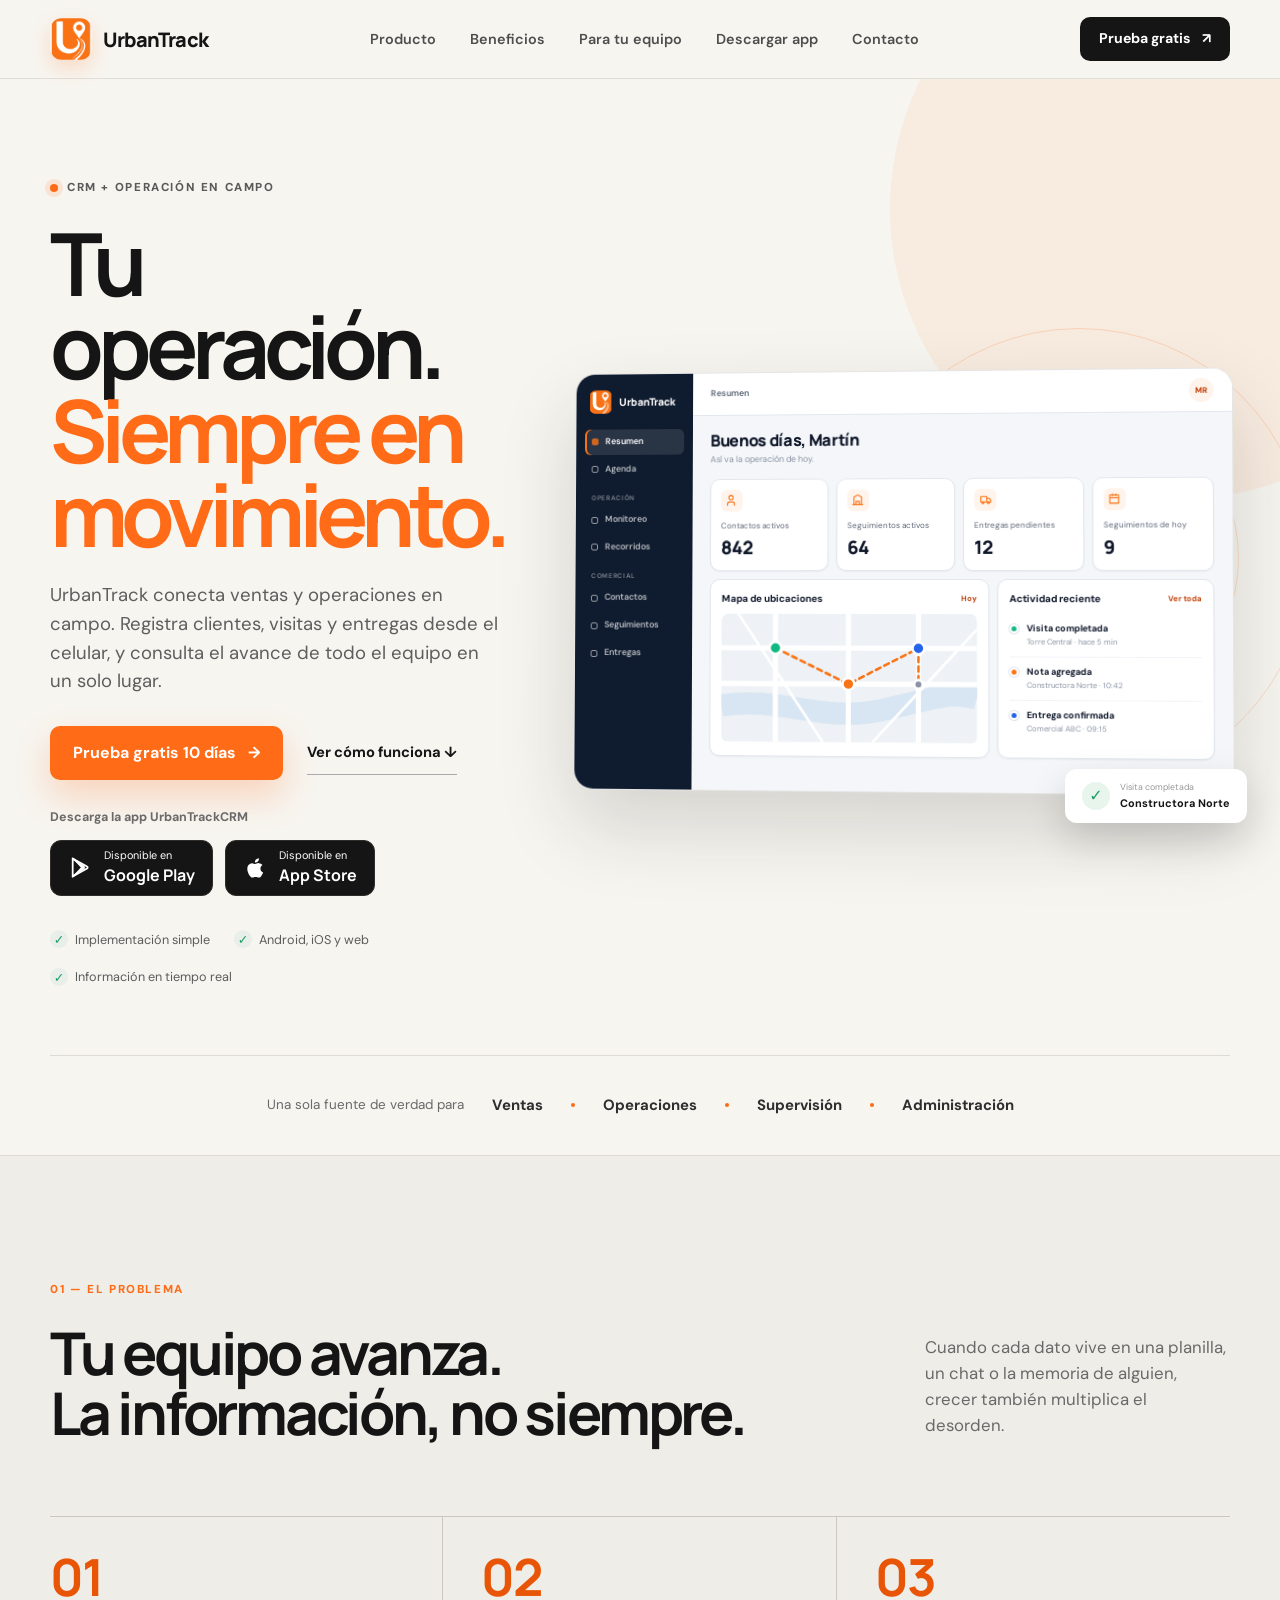
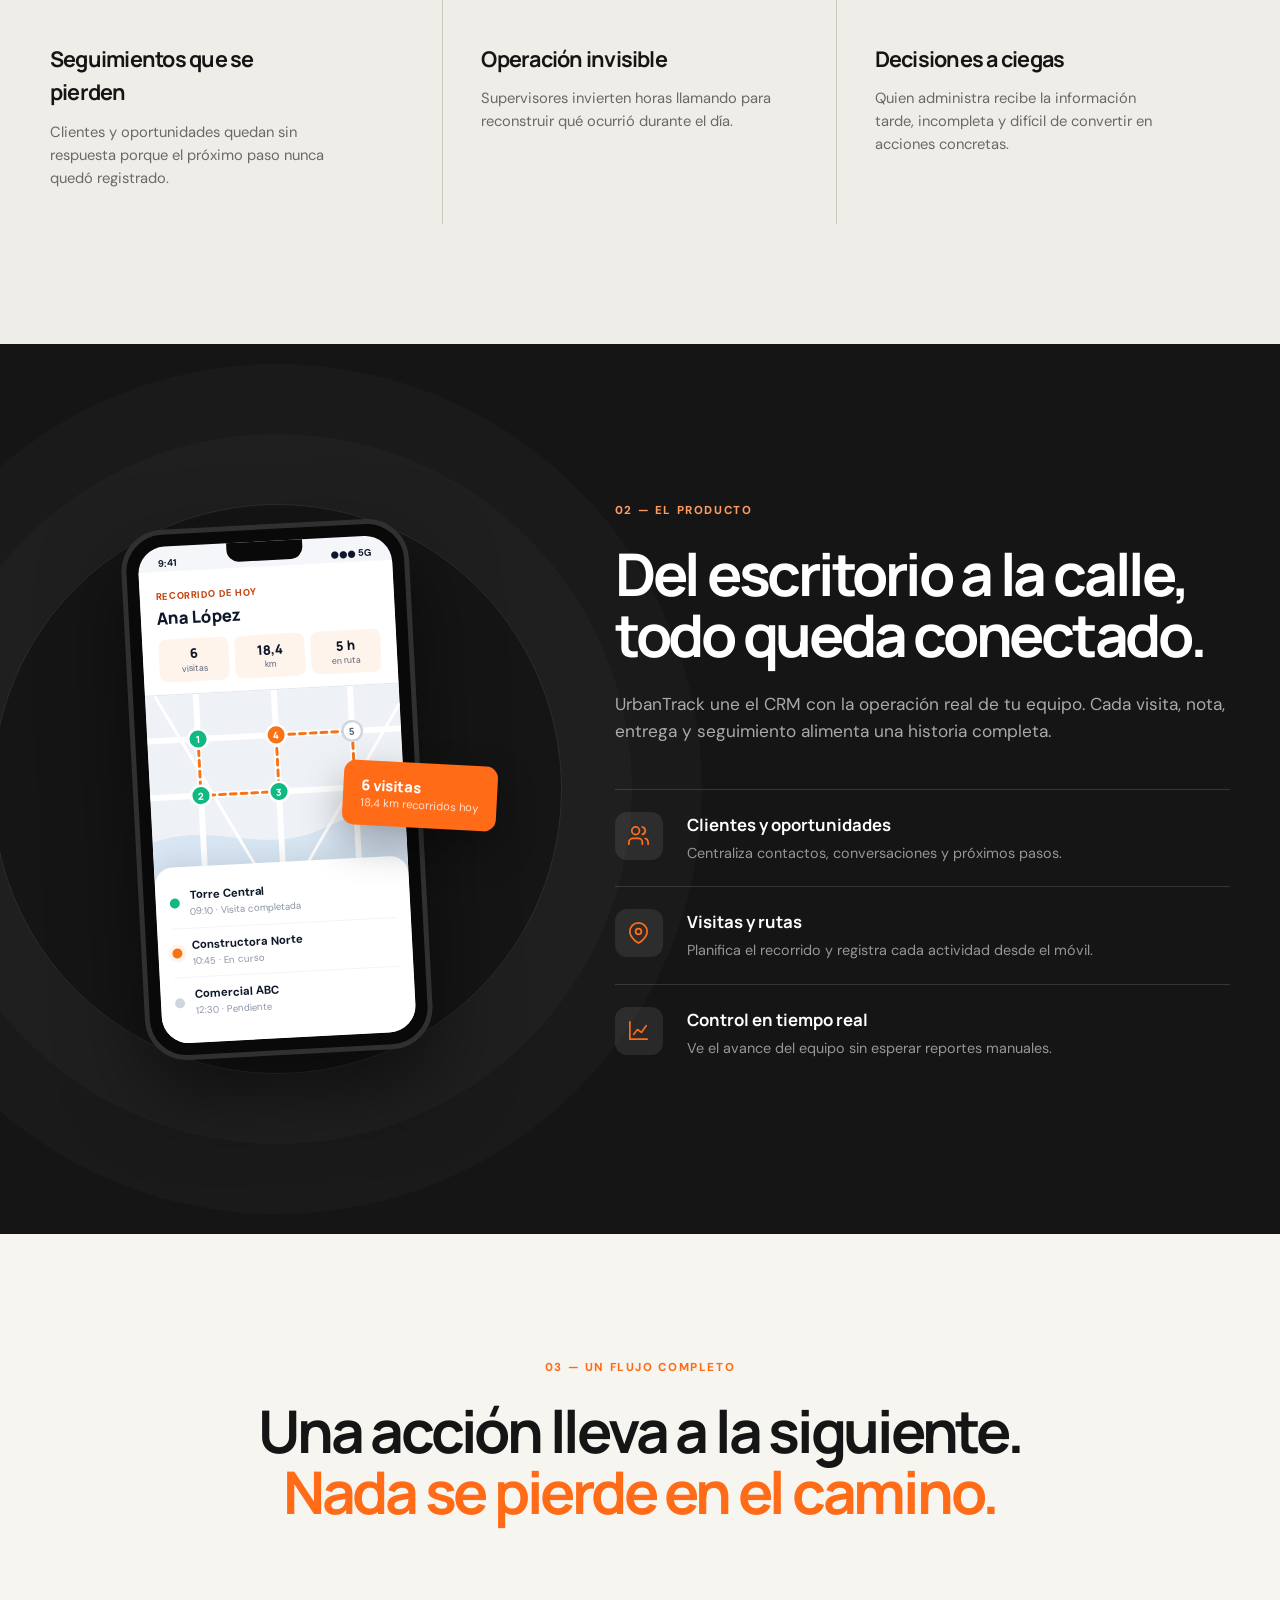
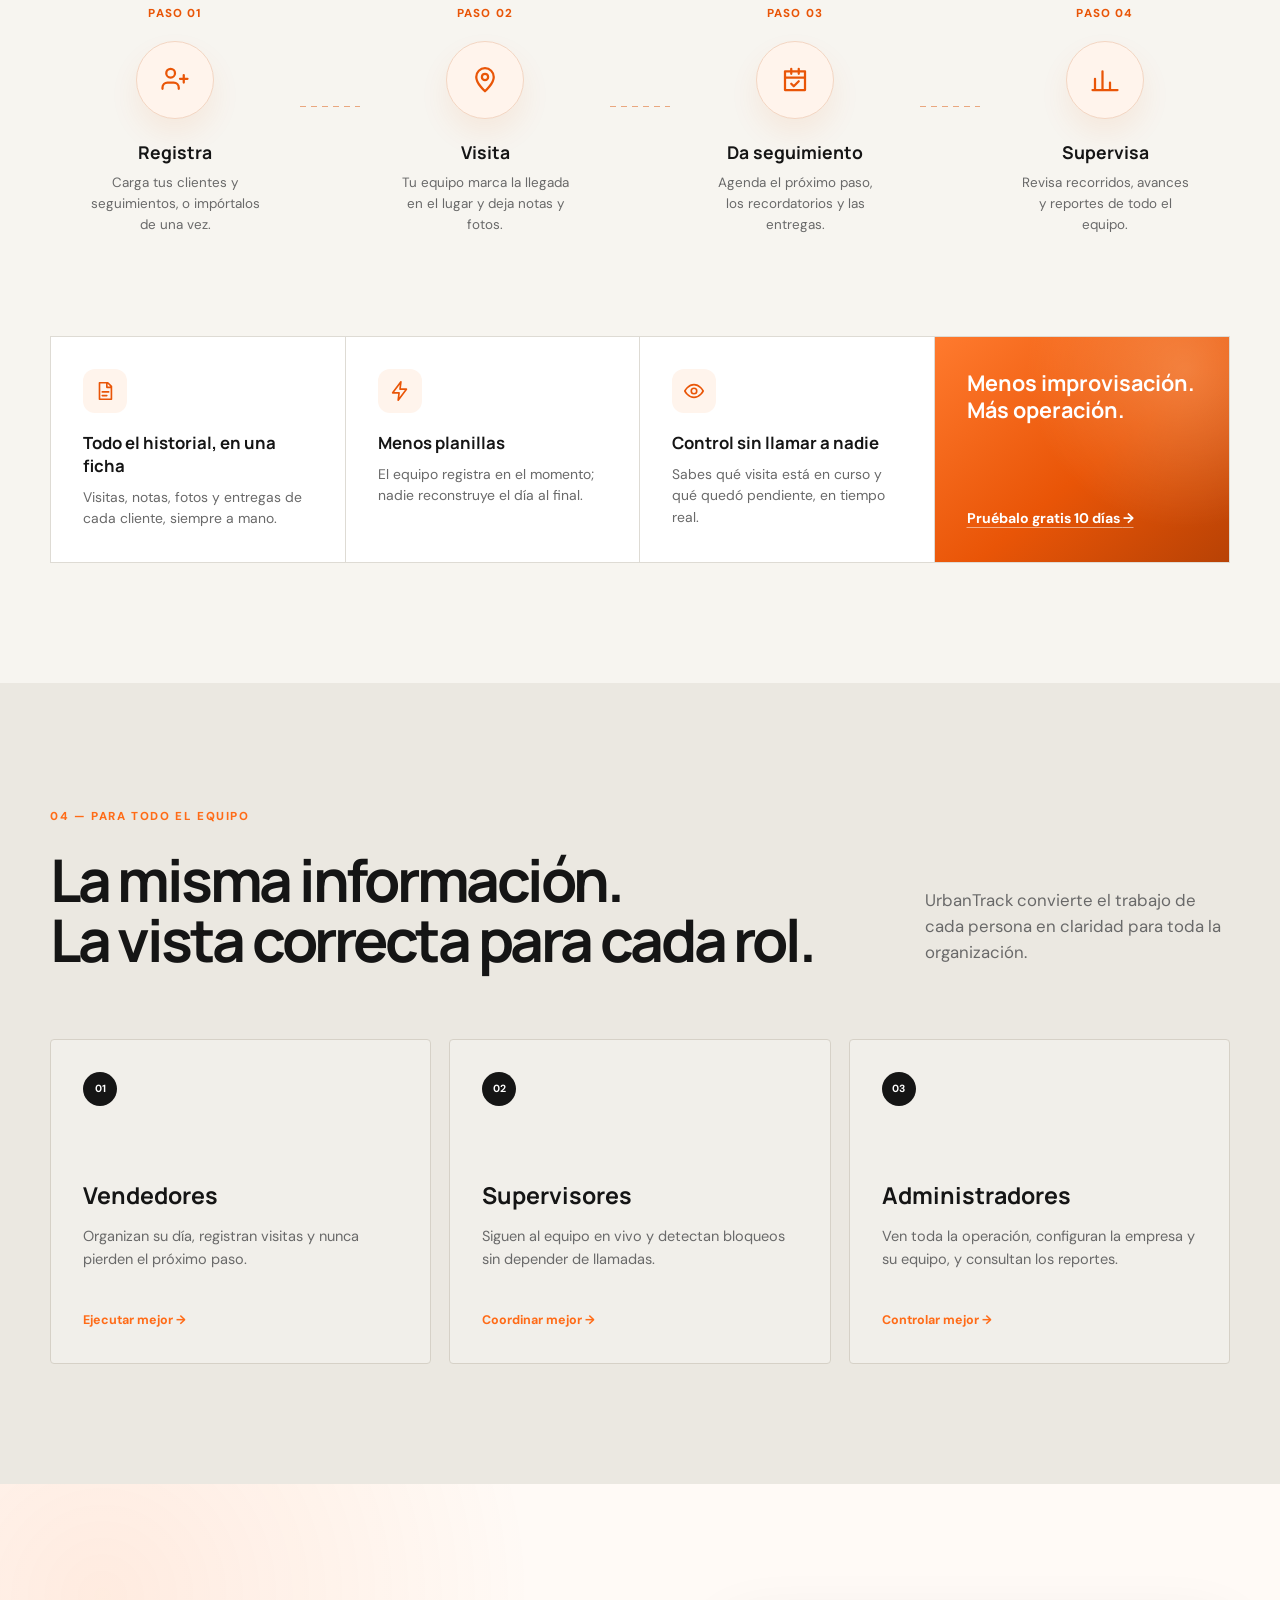
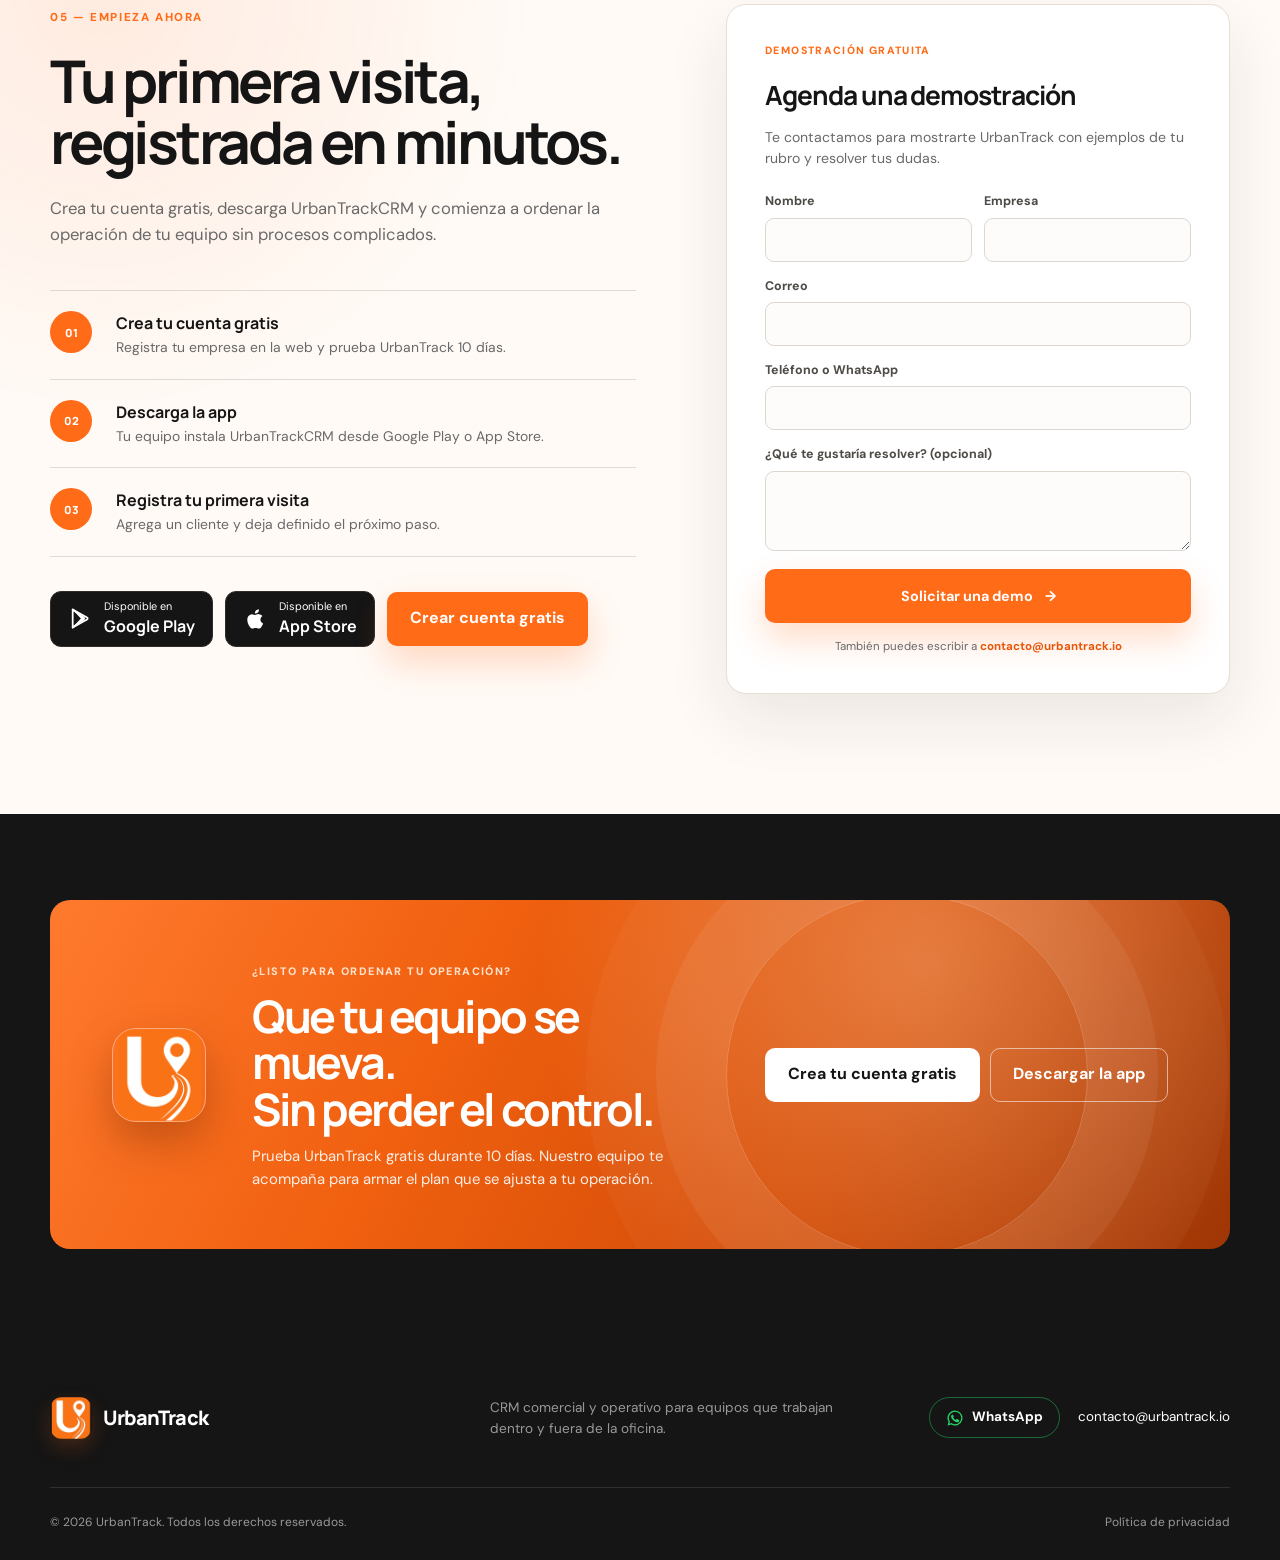
==== index.html @ 0d5b6999 "Merge pull request #8 from yelygalindo/fix/contacto-whatsapp-app-store Fix/contacto whatsapp app sto" ====
<!doctype html>
<html lang="es">
  <head>
    <meta charset="utf-8" />
    <meta name="viewport" content="width=device-width, initial-scale=1" />
    <meta
      name="description"
      content="UrbanTrack centraliza clientes, obras, visitas, entregas y equipos en campo en una sola plataforma."
    />
    <meta name="theme-color" content="#ff6b17" />
    <meta
      property="og:title"
      content="UrbanTrack | Tu operación, siempre en movimiento"
    />
    <meta
      property="og:description"
      content="CRM y operación en campo para equipos comerciales que necesitan saber qué está pasando."
    />
    <meta property="og:type" content="website" />
    <meta property="og:url" content="https://urbantrack.io/" />
    <meta property="og:image" content="https://urbantrack.io/assets/og-image.jpg" />
    <meta property="og:image:width" content="1200" />
    <meta property="og:image:height" content="630" />
    <meta property="og:locale" content="es_LA" />
    <meta name="twitter:card" content="summary_large_image" />
    <link rel="canonical" href="https://urbantrack.io/" />
    <title>UrbanTrack | CRM y operación en campo</title>
    <link rel="icon" type="image/png" href="assets/logo-192.png" />
    <link rel="apple-touch-icon" href="assets/logo-192.png" />
    <link rel="preconnect" href="https://fonts.googleapis.com" />
    <link rel="preconnect" href="https://fonts.gstatic.com" crossorigin />
    <link
      href="https://fonts.googleapis.com/css2?family=DM+Sans:wght@400;500;600;700&family=Manrope:wght@600;700;800&display=swap"
      rel="stylesheet"
    />
    <link rel="stylesheet" href="styles.css" />
  </head>
  <body>
    <a class="skip-link" href="#contenido">Ir al contenido</a>

    <header class="site-header">
      <div class="container nav">
        <a class="brand" href="#inicio" aria-label="UrbanTrack, inicio">
          <img src="assets/logo-192.png" alt="" width="44" height="44" />
          <span>UrbanTrack</span>
        </a>
        <nav class="nav-links" id="nav-links" aria-label="Navegación principal">
          <a href="#producto">Producto</a>
          <a href="#beneficios">Beneficios</a>
          <a href="#equipo">Para tu equipo</a>
          <a href="#app">Descargar app</a>
          <a href="#contacto">Contacto</a>
        </nav>
        <div class="nav-actions">
          <a class="button button-small button-dark" href="https://app.urbantrack.io/trial-signup"
            >Prueba gratis <span aria-hidden="true">↗</span></a
          >
          <button
            class="menu-toggle"
            type="button"
            aria-expanded="false"
            aria-controls="nav-links"
            aria-label="Abrir menú"
          >
            <span></span><span></span><span></span>
          </button>
        </div>
      </div>
    </header>

    <main id="contenido">
      <section class="hero" id="inicio">
        <div class="hero-glow"></div>
        <div class="container hero-grid">
          <div class="hero-copy">
            <div class="eyebrow"><span></span> CRM + operación en campo</div>
            <h1>Tu operación.<br /><em>Siempre en movimiento.</em></h1>
            <p>
              UrbanTrack conecta ventas y operaciones en campo. Registra
              clientes, visitas y entregas desde el celular, y consulta el
              avance de todo el equipo en un solo lugar.
            </p>
            <div class="hero-actions">
              <a class="button button-primary" href="https://app.urbantrack.io/trial-signup"
                >Prueba gratis 10 días <span aria-hidden="true">→</span></a
              >
              <a class="text-link" href="#producto"
                >Ver cómo funciona <span aria-hidden="true">↓</span></a
              >
            </div>
            <div class="store-links store-links-hero">
              <small>Descarga la app UrbanTrackCRM</small>
              <a
                class="store-badge"
                href="https://play.google.com/store/apps/details?id=io.urbantrack.crm.app"
                target="_blank"
                rel="noopener noreferrer"
                aria-label="Descargar UrbanTrackCRM en Google Play"
              >
                <svg viewBox="0 0 24 24" aria-hidden="true">
                  <path d="m4.5 3.4 10.8 8.1a.62.62 0 0 1 0 1L4.5 20.6V3.4Z" />
                  <path
                    d="m4.5 3.4 13.8 7.7a1 1 0 0 1 0 1.8L4.5 20.6M14.5 11l-7.8 8.2M14.5 13 6.7 4.8"
                  />
                </svg>
                <span>Disponible en<b>Google Play</b></span>
              </a>
              <a
                class="store-badge"
                href="https://apps.apple.com/bo/app/urbantrackcrm/id6805187687"
                target="_blank"
                rel="noopener noreferrer"
                aria-label="Descargar UrbanTrackCRM en App Store"
              >
                <svg viewBox="0 0 24 24" aria-hidden="true">
                  <path
                    d="M16.7 13.2c0-2.3 1.9-3.4 2-3.5a4.3 4.3 0 0 0-3.4-1.9c-1.5-.2-2.9.9-3.6.9-.7 0-1.8-.9-3-.9-1.5 0-3 .9-3.8 2.3-1.6 2.8-.4 7 1.2 9.3.8 1.1 1.7 2.4 2.9 2.3 1.2 0 1.6-.7 3.1-.7s1.9.7 3.1.7c1.3 0 2.1-1.1 2.8-2.3.9-1.3 1.3-2.6 1.3-2.7-.1 0-2.6-1-2.6-3.5ZM14.3 6.3A4 4 0 0 0 15.2 3a4.1 4.1 0 0 0-2.8 1.4 3.8 3.8 0 0 0-1 2.8 3.4 3.4 0 0 0 2.9-.9Z"
                  />
                </svg>
                <span>Disponible en<b>App Store</b></span>
              </a>
            </div>
            <div class="hero-proof" aria-label="Características principales">
              <span><i>✓</i> Implementación simple</span>
              <span><i>✓</i> Android, iOS y web</span>
              <span><i>✓</i> Información en tiempo real</span>
            </div>
          </div>

          <div
            class="product-stage"
            aria-label="Vista previa del panel de UrbanTrack"
          >
            <div class="stage-ring ring-one"></div>
            <div class="stage-ring ring-two"></div>
            <div class="dashboard-card">
              <aside class="app-sidebar">
                <div class="app-brand">
                  <img src="assets/logo-192.png" alt="" width="28" height="28" />
                  <b>UrbanTrack</b>
                </div>
                <div class="app-nav active"><i></i>Resumen</div>
                <div class="app-nav"><i></i>Agenda</div>
                <small class="app-nav-label">Operación</small>
                <div class="app-nav"><i></i>Monitoreo</div>
                <div class="app-nav"><i></i>Recorridos</div>
                <small class="app-nav-label">Comercial</small>
                <div class="app-nav"><i></i>Contactos</div>
                <div class="app-nav"><i></i>Seguimientos</div>
                <div class="app-nav"><i></i>Entregas</div>
              </aside>
              <div class="app-main">
                <div class="app-topbar">
                  <span>Resumen</span>
                  <div class="avatar">MR</div>
                </div>
                <div class="app-greeting">
                  <strong>Buenos días, Martín</strong>
                  <small>Así va la operación de hoy.</small>
                </div>
                <div class="app-metrics">
                  <article>
                    <span class="app-metric-icon">
                      <svg viewBox="0 0 24 24"><path d="M16 21v-2a4 4 0 0 0-4-4H7a4 4 0 0 0-4 4v2M9.5 11a4 4 0 1 0 0-8 4 4 0 0 0 0 8" /></svg>
                    </span>
                    <small>Contactos activos</small><b>842</b>
                  </article>
                  <article>
                    <span class="app-metric-icon">
                      <svg viewBox="0 0 24 24"><path d="M3 21h18M5 21V7l7-4 7 4v14M9 21v-6h6v6" /></svg>
                    </span>
                    <small>Seguimientos activos</small><b>64</b>
                  </article>
                  <article>
                    <span class="app-metric-icon">
                      <svg viewBox="0 0 24 24"><path d="M3 7h11v10H3zM14 10h4l3 3v4h-7M7 20a2 2 0 1 0 0-4 2 2 0 0 0 0 4M17 20a2 2 0 1 0 0-4 2 2 0 0 0 0 4" /></svg>
                    </span>
                    <small>Entregas pendientes</small><b>12</b>
                  </article>
                  <article>
                    <span class="app-metric-icon">
                      <svg viewBox="0 0 24 24"><path d="M4 5h16v15H4zM4 10h16M9 3v4M15 3v4" /></svg>
                    </span>
                    <small>Seguimientos de hoy</small><b>9</b>
                  </article>
                </div>
                <div class="app-lower">
                  <article class="app-panel app-map-panel">
                    <div class="app-panel-heading">
                      <strong>Mapa de ubicaciones</strong><small>Hoy</small>
                    </div>
                    <svg class="app-map" viewBox="0 0 300 150" aria-hidden="true">
                      <rect width="300" height="150" fill="#eef2f6" />
                      <path d="M0 108 C 70 96, 120 128, 190 112 S 270 90, 300 98" class="map-water" />
                      <path d="M0 40 H300 M0 82 H300 M64 0 V150 M150 0 V150 M232 0 V150" class="map-road" />
                      <path d="M20 0 L120 150 M300 18 L178 150" class="map-road thin" />
                      <path d="M64 40 L150 82 L232 40 L232 82" class="map-route" />
                      <circle cx="64" cy="40" r="7" class="pin green" />
                      <circle cx="150" cy="82" r="7" class="pin orange" />
                      <circle cx="232" cy="40" r="7" class="pin blue" />
                      <circle cx="232" cy="82" r="5" class="pin muted" />
                    </svg>
                  </article>
                  <article class="app-panel">
                    <div class="app-panel-heading">
                      <strong>Actividad reciente</strong><small>Ver toda</small>
                    </div>
                    <div class="app-event">
                      <i class="green"></i>
                      <span><b>Visita completada</b><small>Torre Central · hace 5 min</small></span>
                    </div>
                    <div class="app-event">
                      <i class="orange"></i>
                      <span><b>Nota agregada</b><small>Constructora Norte · 10:42</small></span>
                    </div>
                    <div class="app-event">
                      <i class="blue"></i>
                      <span><b>Entrega confirmada</b><small>Comercial ABC · 09:15</small></span>
                    </div>
                  </article>
                </div>
              </div>
            </div>
            <div class="floating-status">
              <span class="status-icon">✓</span
              ><span
                ><small>Visita completada</small
                ><strong>Constructora Norte</strong></span
              >
            </div>
          </div>
        </div>
        <div class="container hero-strip">
          <span>Una sola fuente de verdad para</span>
          <b>Ventas</b><i></i><b>Operaciones</b><i></i><b>Supervisión</b><i></i
          ><b>Administración</b>
        </div>
      </section>

      <section class="section problem-section">
        <div class="container split-heading">
          <div>
            <span class="section-index">01 — EL PROBLEMA</span>
            <h2>Tu equipo avanza.<br />La información, no siempre.</h2>
          </div>
          <p>
            Cuando cada dato vive en una planilla, un chat o la memoria de
            alguien, crecer también multiplica el desorden.
          </p>
        </div>
        <div class="container problem-grid">
          <article>
            <span>01</span>
            <h3>Seguimientos que se pierden</h3>
            <p>
              Clientes y oportunidades quedan sin respuesta porque el próximo
              paso nunca quedó registrado.
            </p>
          </article>
          <article>
            <span>02</span>
            <h3>Operación invisible</h3>
            <p>
              Supervisores invierten horas llamando para reconstruir qué ocurrió
              durante el día.
            </p>
          </article>
          <article>
            <span>03</span>
            <h3>Decisiones a ciegas</h3>
            <p>
              Quien administra recibe la información tarde, incompleta y
              difícil de convertir en acciones concretas.
            </p>
          </article>
        </div>
      </section>

      <section class="section product-section" id="producto">
        <div class="container product-grid">
          <div class="phone-column">
            <div class="phone-orbit"></div>
            <div class="phone-shell">
              <div class="phone-speaker"></div>
              <div
                class="route-screen"
                role="img"
                aria-label="Vista móvil del recorrido del día en UrbanTrack, con el mapa de la ruta y las visitas realizadas"
              >
                <div class="route-status"><span>9:41</span><span>●●● 5G</span></div>
                <div class="route-header">
                  <small>Recorrido de hoy</small>
                  <strong>Ana López</strong>
                  <div class="route-stats">
                    <span><b>6</b> visitas</span><span><b>18,4</b> km</span><span><b>5 h</b> en ruta</span>
                  </div>
                </div>
                <svg class="route-map" viewBox="0 0 260 190" aria-hidden="true">
                  <rect width="260" height="190" fill="#eef2f6" />
                  <path d="M0 150 C 60 130, 110 168, 170 146 S 240 120, 260 128 V190 H0 Z" fill="#d8e6f3" />
                  <path d="M0 46 H260 M0 104 H260 M52 0 V190 M132 0 V190 M210 0 V190" class="map-road" />
                  <path d="M10 0 L110 190 M260 20 L150 190" class="map-road thin" />
                  <path d="M52 46 L52 104 L132 104 L132 46 L210 46 L210 104" class="map-route" />
                  <g class="route-stop done"><circle cx="52" cy="46" r="10" /><text x="52" y="50">1</text></g>
                  <g class="route-stop done"><circle cx="52" cy="104" r="10" /><text x="52" y="108">2</text></g>
                  <g class="route-stop done"><circle cx="132" cy="104" r="10" /><text x="132" y="108">3</text></g>
                  <g class="route-stop current"><circle cx="132" cy="46" r="10" /><text x="132" y="50">4</text></g>
                  <g class="route-stop"><circle cx="210" cy="46" r="10" /><text x="210" y="50">5</text></g>
                  <g class="route-stop"><circle cx="210" cy="104" r="10" /><text x="210" y="108">6</text></g>
                </svg>
                <div class="route-sheet">
                  <div class="route-item done">
                    <i></i>
                    <span><b>Torre Central</b><small>09:10 · Visita completada</small></span>
                  </div>
                  <div class="route-item current">
                    <i></i>
                    <span><b>Constructora Norte</b><small>10:45 · En curso</small></span>
                  </div>
                  <div class="route-item">
                    <i></i>
                    <span><b>Comercial ABC</b><small>12:30 · Pendiente</small></span>
                  </div>
                </div>
              </div>
            </div>
            <div class="route-badge">
              <b>6 visitas</b><span>18,4 km recorridos hoy</span>
            </div>
          </div>
          <div class="product-copy">
            <span class="section-index light">02 — EL PRODUCTO</span>
            <h2>Del escritorio a la calle, todo queda conectado.</h2>
            <p class="product-lead">
              UrbanTrack une el CRM con la operación real de tu equipo. Cada
              visita, nota, entrega y seguimiento alimenta una historia
              completa.
            </p>
            <div class="feature-list">
              <article>
                <div class="feature-icon">
                  <svg viewBox="0 0 24 24" aria-hidden="true">
                    <path
                      d="M16 21v-2a4 4 0 0 0-4-4H6a4 4 0 0 0-4 4v2M9 11a4 4 0 1 0 0-8 4 4 0 0 0 0 8M22 21v-2a4 4 0 0 0-3-3.87M16 3.13a4 4 0 0 1 0 7.75"
                    />
                  </svg>
                </div>
                <div>
                  <h3>Clientes y oportunidades</h3>
                  <p>Centraliza contactos, conversaciones y próximos pasos.</p>
                </div>
              </article>
              <article>
                <div class="feature-icon">
                  <svg viewBox="0 0 24 24" aria-hidden="true">
                    <path d="M21 10c0 7-9 12-9 12S3 17 3 10a9 9 0 1 1 18 0Z" />
                    <circle cx="12" cy="10" r="3" />
                  </svg>
                </div>
                <div>
                  <h3>Visitas y rutas</h3>
                  <p>
                    Planifica el recorrido y registra cada actividad desde el
                    móvil.
                  </p>
                </div>
              </article>
              <article>
                <div class="feature-icon">
                  <svg viewBox="0 0 24 24" aria-hidden="true">
                    <path d="M3 3v18h18M7 16l4-5 4 3 5-7" />
                  </svg>
                </div>
                <div>
                  <h3>Control en tiempo real</h3>
                  <p>Ve el avance del equipo sin esperar reportes manuales.</p>
                </div>
              </article>
            </div>
          </div>
        </div>
      </section>

      <section class="section workflow-section" id="beneficios">
        <div class="container workflow-heading">
          <span class="section-index">03 — UN FLUJO COMPLETO</span>
          <h2>
            Una acción lleva a la siguiente.<br /><em
              >Nada se pierde en el camino.</em
            >
          </h2>
        </div>
        <div class="container workflow">
          <article>
            <span>Paso 01</span>
            <div class="workflow-icon">
              <svg viewBox="0 0 24 24" aria-hidden="true"><path d="M15 19v-1a4 4 0 0 0-4-4H6a4 4 0 0 0-4 4v1M8.5 10a3.5 3.5 0 1 0 0-7 3.5 3.5 0 0 0 0 7M19 8v6M16 11h6" /></svg>
            </div>
            <h3>Registra</h3>
            <p>Carga tus clientes y seguimientos, o impórtalos de una vez.</p>
          </article>
          <div class="workflow-line"></div>
          <article>
            <span>Paso 02</span>
            <div class="workflow-icon">
              <svg viewBox="0 0 24 24" aria-hidden="true"><path d="M12 21s-7-6.2-7-11.5a7 7 0 0 1 14 0C19 14.8 12 21 12 21ZM12 12a2.5 2.5 0 1 0 0-5 2.5 2.5 0 0 0 0 5" /></svg>
            </div>
            <h3>Visita</h3>
            <p>Tu equipo marca la llegada en el lugar y deja notas y fotos.</p>
          </article>
          <div class="workflow-line"></div>
          <article>
            <span>Paso 03</span>
            <div class="workflow-icon">
              <svg viewBox="0 0 24 24" aria-hidden="true"><path d="M4 5h16v15H4zM4 10h16M9 3v4M15 3v4M9 15l2 2 4-4" /></svg>
            </div>
            <h3>Da seguimiento</h3>
            <p>Agenda el próximo paso, los recordatorios y las entregas.</p>
          </article>
          <div class="workflow-line"></div>
          <article>
            <span>Paso 04</span>
            <div class="workflow-icon">
              <svg viewBox="0 0 24 24" aria-hidden="true"><path d="M4 20V11M10 20V5M16 20v-6M2 20h20" /></svg>
            </div>
            <h3>Supervisa</h3>
            <p>Revisa recorridos, avances y reportes de todo el equipo.</p>
          </article>
        </div>
        <div class="container outcome-grid">
          <article>
            <div class="outcome-icon">
              <svg viewBox="0 0 24 24" aria-hidden="true"><path d="M6 3h9l4 4v14H6zM14 3v5h5M9 13h7M9 17h5" /></svg>
            </div>
            <strong>Todo el historial, en una ficha</strong>
            <p>Visitas, notas, fotos y entregas de cada cliente, siempre a mano.</p>
          </article>
          <article>
            <div class="outcome-icon">
              <svg viewBox="0 0 24 24" aria-hidden="true"><path d="M13 2 4 14h7l-1 8 9-12h-7z" /></svg>
            </div>
            <strong>Menos planillas</strong>
            <p>
              El equipo registra en el momento; nadie reconstruye el día al
              final.
            </p>
          </article>
          <article>
            <div class="outcome-icon">
              <svg viewBox="0 0 24 24" aria-hidden="true"><path d="M2 12s3.6-7 10-7 10 7 10 7-3.6 7-10 7S2 12 2 12ZM12 15a3 3 0 1 0 0-6 3 3 0 0 0 0 6" /></svg>
            </div>
            <strong>Control sin llamar a nadie</strong>
            <p>
              Sabes qué visita está en curso y qué quedó pendiente, en tiempo
              real.
            </p>
          </article>
          <article class="outcome-accent">
            <strong>Menos improvisación.<br />Más operación.</strong>
            <a href="https://app.urbantrack.io/trial-signup"
              >Pruébalo gratis 10 días <span aria-hidden="true">→</span></a
            >
          </article>
        </div>
      </section>

      <section class="section team-section" id="equipo">
        <div class="container split-heading">
          <div>
            <span class="section-index">04 — PARA TODO EL EQUIPO</span>
            <h2>La misma información.<br />La vista correcta para cada rol.</h2>
          </div>
          <p>
            UrbanTrack convierte el trabajo de cada persona en claridad para
            toda la organización.
          </p>
        </div>
        <div class="container team-grid">
          <article>
            <span class="role-number">01</span>
            <h3>Vendedores</h3>
            <p>
              Organizan su día, registran visitas y nunca pierden el próximo
              paso.
            </p>
            <b>Ejecutar mejor →</b>
          </article>
          <article>
            <span class="role-number">02</span>
            <h3>Supervisores</h3>
            <p>
              Siguen al equipo en vivo y detectan bloqueos sin depender de
              llamadas.
            </p>
            <b>Coordinar mejor →</b>
          </article>
          <article>
            <span class="role-number">03</span>
            <h3>Administradores</h3>
            <p>
              Ven toda la operación, configuran la empresa y su equipo, y
              consultan los reportes.
            </p>
            <b>Controlar mejor →</b>
          </article>
        </div>
      </section>

      <section class="app-section" id="app">
        <div class="container app-grid">
          <div class="app-intro">
            <span class="section-index">05 — EMPIEZA AHORA</span>
            <h2>Tu primera visita,<br />registrada en minutos.</h2>
            <p>
              Crea tu cuenta gratis, descarga UrbanTrackCRM y comienza a ordenar la
              operación de tu equipo sin procesos complicados.
            </p>
            <ol class="app-steps">
              <li>
                <span>01</span>
                <div>
                  <strong>Crea tu cuenta gratis</strong>
                  <p>Registra tu empresa en la web y prueba UrbanTrack 10 días.</p>
                </div>
              </li>
              <li>
                <span>02</span>
                <div>
                  <strong>Descarga la app</strong>
                  <p>Tu equipo instala UrbanTrackCRM desde Google Play o App Store.</p>
                </div>
              </li>
              <li>
                <span>03</span>
                <div>
                  <strong>Registra tu primera visita</strong>
                  <p>Agrega un cliente y deja definido el próximo paso.</p>
                </div>
              </li>
            </ol>
            <div class="store-links">
              <a
                class="store-badge"
                href="https://play.google.com/store/apps/details?id=io.urbantrack.crm.app"
                target="_blank"
                rel="noopener noreferrer"
                aria-label="Descargar UrbanTrackCRM en Google Play"
              >
                <svg viewBox="0 0 24 24" aria-hidden="true">
                  <path d="m4.5 3.4 10.8 8.1a.62.62 0 0 1 0 1L4.5 20.6V3.4Z" />
                  <path
                    d="m4.5 3.4 13.8 7.7a1 1 0 0 1 0 1.8L4.5 20.6M14.5 11l-7.8 8.2M14.5 13 6.7 4.8"
                  />
                </svg>
                <span>Disponible en<b>Google Play</b></span>
              </a>
              <a
                class="store-badge"
                href="https://apps.apple.com/bo/app/urbantrackcrm/id6805187687"
                target="_blank"
                rel="noopener noreferrer"
                aria-label="Descargar UrbanTrackCRM en App Store"
              >
                <svg viewBox="0 0 24 24" aria-hidden="true">
                  <path
                    d="M16.7 13.2c0-2.3 1.9-3.4 2-3.5a4.3 4.3 0 0 0-3.4-1.9c-1.5-.2-2.9.9-3.6.9-.7 0-1.8-.9-3-.9-1.5 0-3 .9-3.8 2.3-1.6 2.8-.4 7 1.2 9.3.8 1.1 1.7 2.4 2.9 2.3 1.2 0 1.6-.7 3.1-.7s1.9.7 3.1.7c1.3 0 2.1-1.1 2.8-2.3.9-1.3 1.3-2.6 1.3-2.7-.1 0-2.6-1-2.6-3.5ZM14.3 6.3A4 4 0 0 0 15.2 3a4.1 4.1 0 0 0-2.8 1.4 3.8 3.8 0 0 0-1 2.8 3.4 3.4 0 0 0 2.9-.9Z"
                  />
                </svg>
                <span>Disponible en<b>App Store</b></span>
              </a>
              <a class="button button-primary" href="https://app.urbantrack.io/trial-signup">Crear cuenta gratis</a>
            </div>
          </div>

          <form
            class="contact-form"
            id="contacto"
            aria-labelledby="contact-title"
          >
            <span class="form-kicker">DEMOSTRACIÓN GRATUITA</span>
            <h3 id="contact-title">Agenda una demostración</h3>
            <p>
              Te contactamos para mostrarte UrbanTrack con ejemplos de tu
              rubro y resolver tus dudas.
            </p>
            <div class="form-row">
              <label
                >Nombre
                <input name="nombre" required autocomplete="name" />
              </label>
              <label
                >Empresa
                <input name="empresa" required autocomplete="organization" />
              </label>
            </div>
            <label
              >Correo
              <input name="correo" type="email" required autocomplete="email" />
            </label>
            <label
              >Teléfono o WhatsApp
              <input name="telefono" type="tel" autocomplete="tel" />
            </label>
            <label
              >¿Qué te gustaría resolver? (opcional)
              <textarea name="mensaje" rows="3"></textarea>
            </label>
            <input
              class="honeypot"
              type="text"
              name="_honey"
              tabindex="-1"
              autocomplete="off"
              aria-hidden="true"
            />
            <button class="button button-primary" type="submit">
              Solicitar una demo <span aria-hidden="true">→</span>
            </button>
            <p class="form-status" role="status" aria-live="polite" hidden></p>
            <small
              >También puedes escribir a
              <a href="mailto:contacto@urbantrack.io"
                >contacto@urbantrack.io</a
              ></small
            >
          </form>
        </div>
      </section>

      <section class="cta-section" id="registro">
        <div class="container cta-card">
          <div class="cta-mark">
            <img src="assets/logo-192.png" alt="" width="108" height="108" />
          </div>
          <div class="cta-copy">
            <span>¿LISTO PARA ORDENAR TU OPERACIÓN?</span>
            <h2>Que tu equipo se mueva.<br />Sin perder el control.</h2>
            <p>
              Prueba UrbanTrack gratis durante 10 días. Nuestro equipo te
              acompaña para armar el plan que se ajusta a tu operación.
            </p>
          </div>
          <div class="cta-actions">
            <a class="button button-white" href="https://app.urbantrack.io/trial-signup">Crea tu cuenta gratis</a>
            <a class="button button-outline" href="#app">Descargar la app</a>
          </div>
        </div>
      </section>
    </main>

    <footer class="site-footer">
      <div class="container footer-main">
        <a class="brand brand-light" href="#inicio"
          ><img src="assets/logo-192.png" alt="" width="44" height="44" /><span
            >UrbanTrack</span
          ></a
        >
        <p>
          CRM comercial y operativo para equipos que trabajan dentro y fuera de
          la oficina.
        </p>
        <div class="footer-contact">
          <a
            class="whatsapp-link"
            href="https://wa.me/59172196093?text=Hola%2C%20quiero%20m%C3%A1s%20informaci%C3%B3n%20sobre%20UrbanTrack"
            target="_blank"
            rel="noopener noreferrer"
            aria-label="Escribir a UrbanTrack por WhatsApp"
          >
            <svg viewBox="0 0 24 24" aria-hidden="true">
              <path
                d="M12 2a10 10 0 0 0-8.6 15.1L2 22l5-1.3A10 10 0 1 0 12 2Zm0 18.2a8.2 8.2 0 0 1-4.2-1.2l-.3-.2-3 .8.8-2.9-.2-.3A8.2 8.2 0 1 1 12 20.2Zm4.5-6.1c-.2-.1-1.5-.7-1.7-.8-.2-.1-.4-.1-.6.1l-.8 1c-.1.2-.3.2-.5.1a6.7 6.7 0 0 1-3.3-2.9c-.3-.4.2-.4.7-1.3.1-.2 0-.3 0-.4l-.8-1.8c-.2-.5-.4-.4-.6-.4h-.5a1 1 0 0 0-.7.3 3 3 0 0 0-.9 2.2 5.2 5.2 0 0 0 1.1 2.8 11.9 11.9 0 0 0 4.6 4c1.7.7 2.4.8 3.2.7.5-.1 1.5-.6 1.8-1.2.2-.6.2-1.1.1-1.2l-.4-.3Z"
              />
            </svg>
            WhatsApp
          </a>
          <a href="mailto:contacto@urbantrack.io">contacto@urbantrack.io</a>
        </div>
      </div>
      <div class="container footer-bottom">
        <span>© 2026 UrbanTrack. Todos los derechos reservados.</span
        ><a href="privacy.html">Política de privacidad</a>
      </div>
    </footer>
    <script src="config.js"></script>
    <script src="main.js"></script>
  </body>
</html>
---- styles.css ----
:root {
  --orange: #ff6b17;
  --orange-dark: #e95507;
  --ink: #151515;
  --cream: #f7f5f0;
  --white: #fff;
  --muted: #696969;
  --line: #dedbd4;
  --green: #1e9d65;
  --blue: #496ee8;
  --max: 1180px;
}
* {
  box-sizing: border-box;
}
html {
  scroll-behavior: smooth;
}
body {
  margin: 0;
  background: var(--cream);
  color: var(--ink);
  font-family: "DM Sans", system-ui, sans-serif;
  line-height: 1.55;
  -webkit-font-smoothing: antialiased;
}
img {
  display: block;
  max-width: 100%;
}
a {
  color: inherit;
  text-decoration: none;
}
button,
a {
  -webkit-tap-highlight-color: transparent;
}
.container {
  width: min(calc(100% - 48px), var(--max));
  margin-inline: auto;
}
.skip-link {
  position: fixed;
  top: -100px;
  left: 16px;
  z-index: 200;
  padding: 10px 16px;
  background: #fff;
  border-radius: 8px;
}
.skip-link:focus {
  top: 12px;
}
h1,
h2,
h3,
p {
  margin-top: 0;
}
h1,
h2,
h3,
.brand {
  font-family: Manrope, system-ui, sans-serif;
}
h1 {
  margin-bottom: 26px;
  font-size: clamp(3.25rem, 6.8vw, 6rem);
  line-height: 0.96;
  letter-spacing: -0.07em;
}
h2 {
  margin-bottom: 0;
  font-size: clamp(2.35rem, 4.6vw, 4.6rem);
  line-height: 1.03;
  letter-spacing: -0.055em;
}
h1 em,
h2 em {
  color: var(--orange);
  font-style: normal;
}
.site-header {
  position: sticky;
  top: 0;
  z-index: 100;
  border-bottom: 1px solid rgba(21, 21, 21, 0.1);
  background: rgba(247, 245, 240, 0.9);
  backdrop-filter: blur(18px);
}
.nav {
  min-height: 78px;
  display: flex;
  align-items: center;
  justify-content: space-between;
  gap: 28px;
}
.brand {
  display: inline-flex;
  align-items: center;
  gap: 11px;
  font-size: 1.25rem;
  font-weight: 800;
  letter-spacing: -0.04em;
}
.brand img {
  width: 42px;
  height: 42px;
  border-radius: 12px;
  box-shadow: 0 8px 20px rgba(255, 107, 23, 0.2);
}
.nav-links {
  display: flex;
  align-items: center;
  gap: 34px;
  color: #4d4d4d;
  font-size: 0.9rem;
  font-weight: 600;
}
.nav-links a {
  transition: color 0.2s;
}
.nav-links a:hover {
  color: var(--orange);
}
.nav-actions {
  display: flex;
  align-items: center;
  gap: 10px;
}
.menu-toggle {
  display: none;
  width: 44px;
  height: 44px;
  padding: 0;
  border: 1px solid rgba(21, 21, 21, 0.14);
  border-radius: 10px;
  background: #fff;
  cursor: pointer;
  place-content: center;
  gap: 4px;
}
.menu-toggle span {
  display: block;
  width: 18px;
  height: 2px;
  border-radius: 2px;
  background: var(--ink);
  transition:
    transform 0.2s,
    opacity 0.2s;
}
.menu-open .menu-toggle span:nth-child(1) {
  transform: translateY(6px) rotate(45deg);
}
.menu-open .menu-toggle span:nth-child(2) {
  opacity: 0;
}
.menu-open .menu-toggle span:nth-child(3) {
  transform: translateY(-6px) rotate(-45deg);
}
.button {
  display: inline-flex;
  align-items: center;
  justify-content: center;
  gap: 12px;
  min-height: 54px;
  padding: 0 22px;
  border: 1px solid transparent;
  border-radius: 10px;
  font-weight: 700;
  transition:
    transform 0.2s,
    box-shadow 0.2s,
    background 0.2s;
}
.button:hover {
  transform: translateY(-2px);
}
.button-small {
  min-height: 44px;
  padding-inline: 18px;
  font-size: 0.88rem;
}
.button-dark {
  background: var(--ink);
  color: #fff;
}
.button-dark:hover {
  background: #000;
  box-shadow: 0 10px 24px rgba(0, 0, 0, 0.16);
}
.button-primary {
  background: var(--orange);
  color: #fff;
  box-shadow: 0 16px 35px rgba(255, 107, 23, 0.24);
}
.button-primary:hover {
  background: var(--orange-dark);
  box-shadow: 0 18px 40px rgba(255, 107, 23, 0.32);
}
.button-white {
  background: #fff;
  color: var(--ink);
  white-space: nowrap;
}
.hero {
  position: relative;
  overflow: hidden;
  padding: 96px 0 0;
}
.hero-glow {
  position: absolute;
  width: 580px;
  height: 580px;
  right: -190px;
  top: -160px;
  border-radius: 50%;
  background: rgba(255, 107, 23, 0.07);
  pointer-events: none;
}
.hero-grid {
  position: relative;
  display: grid;
  grid-template-columns: 0.9fr 1.1fr;
  align-items: center;
  gap: 64px;
}
.eyebrow,
.section-index {
  display: inline-flex;
  align-items: center;
  gap: 9px;
  color: #595959;
  font-size: 0.72rem;
  font-weight: 800;
  letter-spacing: 0.14em;
  text-transform: uppercase;
}
.eyebrow {
  margin-bottom: 24px;
}
.eyebrow span {
  width: 8px;
  height: 8px;
  border-radius: 50%;
  background: var(--orange);
  box-shadow: 0 0 0 5px rgba(255, 107, 23, 0.13);
}
.hero-copy > p {
  max-width: 570px;
  margin-bottom: 30px;
  color: #5e5e5e;
  font-size: 1.16rem;
}
.hero-actions {
  display: flex;
  align-items: center;
  gap: 24px;
}
.text-link {
  padding: 10px 0;
  border-bottom: 1px solid #aaa;
  font-size: 0.92rem;
  font-weight: 700;
}
.hero-proof {
  display: flex;
  flex-wrap: wrap;
  gap: 18px 24px;
  margin-top: 34px;
  color: #5c5c5c;
  font-size: 0.79rem;
}
.hero-proof span {
  display: inline-flex;
  align-items: center;
  gap: 7px;
}
.hero-proof i {
  display: inline-grid;
  width: 18px;
  height: 18px;
  place-items: center;
  border-radius: 50%;
  background: #e8eee9;
  color: var(--green);
  font-style: normal;
  font-weight: 800;
}
.product-stage {
  position: relative;
  min-height: 545px;
  display: flex;
  align-items: center;
}
.stage-ring {
  position: absolute;
  border: 1px solid rgba(255, 107, 23, 0.2);
  border-radius: 50%;
}
.ring-one {
  width: 460px;
  height: 460px;
  right: -80px;
  top: 20px;
}
.ring-two {
  width: 320px;
  height: 320px;
  right: -10px;
  top: 90px;
}
.dashboard-card {
  position: relative;
  z-index: 2;
  width: 660px;
  min-height: 422px;
  display: grid;
  grid-template-columns: 120px 1fr;
  overflow: hidden;
  border: 1px solid rgba(0, 0, 0, 0.1);
  border-radius: 20px;
  background: #fff;
  box-shadow: 0 35px 80px rgba(33, 28, 24, 0.16);
  transform: perspective(1100px) rotateY(-3deg) rotateX(1deg);
}
/* Panel del hero: replica el Resumen de la app web (barra lateral azul marino,
   fondo gris claro, tarjetas blancas con ícono naranja). */
.app-sidebar {
  padding: 16px 9px;
  background: #0f1b2e;
  color: rgba(255, 255, 255, 0.7);
}
.app-brand {
  display: flex;
  align-items: center;
  gap: 7px;
  margin: 0 0 16px 4px;
}
.app-brand img {
  width: 24px;
  height: 24px;
  border-radius: 7px;
}
.app-brand b {
  color: #fff;
  font:
    800 0.66rem Manrope,
    sans-serif;
}
.app-nav-label {
  display: block;
  margin: 11px 0 4px 7px;
  color: rgba(255, 255, 255, 0.42);
  font-size: 0.42rem;
  font-weight: 700;
  letter-spacing: 0.1em;
  text-transform: uppercase;
}
.app-nav {
  display: flex;
  align-items: center;
  gap: 7px;
  margin-bottom: 2px;
  padding: 6px 7px;
  border-radius: 6px;
  font-size: 0.56rem;
  font-weight: 600;
}
.app-nav i {
  width: 7px;
  height: 7px;
  border: 1.5px solid currentColor;
  border-radius: 2px;
  opacity: 0.8;
}
.app-nav.active {
  background: rgba(255, 255, 255, 0.11);
  box-shadow: inset 2px 0 0 #f97316;
  color: #fff;
}
.app-nav.active i {
  border-color: #f97316;
  background: #f97316;
}
.app-main {
  padding: 14px 18px 18px;
  background: #f4f6f9;
  color: #0f172a;
}
.app-topbar {
  display: flex;
  align-items: center;
  justify-content: space-between;
  margin: -14px -18px 14px;
  padding: 9px 18px;
  border-bottom: 1px solid #e2e7ee;
  background: #fff;
  color: #5b6475;
  font-size: 0.55rem;
  font-weight: 600;
}
.avatar {
  display: grid;
  width: 24px;
  height: 24px;
  place-items: center;
  border-radius: 50%;
  background: #fff4ec;
  color: #c2410c;
  font-size: 0.5rem;
  font-weight: 800;
}
.app-greeting strong,
.app-greeting small {
  display: block;
}
.app-greeting strong {
  font:
    800 1.02rem Manrope,
    sans-serif;
  letter-spacing: -0.02em;
}
.app-greeting small {
  margin-top: 2px;
  color: #8a93a3;
  font-size: 0.55rem;
}
.app-metrics {
  display: grid;
  grid-template-columns: repeat(4, 1fr);
  gap: 8px;
  margin-top: 12px;
}
.app-metrics article,
.app-panel {
  border: 1px solid #e2e7ee;
  border-radius: 10px;
  background: #fff;
  box-shadow: 0 1px 2px rgba(15, 23, 42, 0.05);
}
.app-metrics article {
  padding: 10px;
}
.app-metric-icon {
  display: grid;
  width: 22px;
  height: 22px;
  margin-bottom: 8px;
  place-items: center;
  border-radius: 6px;
  background: #fff4ec;
}
.app-metric-icon svg {
  width: 13px;
  height: 13px;
  fill: none;
  stroke: #f97316;
  stroke-width: 2;
  stroke-linecap: round;
  stroke-linejoin: round;
}
.app-metrics small {
  display: block;
  overflow: hidden;
  color: #5b6475;
  font-size: 0.5rem;
  text-overflow: ellipsis;
  white-space: nowrap;
}
.app-metrics b {
  display: block;
  margin-top: 3px;
  font:
    800 1.15rem Manrope,
    sans-serif;
}
.app-lower {
  display: grid;
  grid-template-columns: 1.25fr 0.95fr;
  gap: 8px;
  margin-top: 8px;
}
.app-panel {
  min-height: 178px;
  padding: 11px;
}
.app-panel-heading {
  display: flex;
  align-items: center;
  justify-content: space-between;
  margin-bottom: 8px;
}
.app-panel-heading strong {
  font-size: 0.62rem;
}
.app-panel-heading small {
  color: #c2410c;
  font-size: 0.48rem;
  font-weight: 700;
}
.app-map {
  display: block;
  width: 100%;
  height: auto;
  border-radius: 7px;
}
.map-water {
  fill: none;
  stroke: #d8e6f3;
  stroke-width: 26;
}
.map-road {
  fill: none;
  stroke: #fff;
  stroke-width: 6;
}
.map-road.thin {
  stroke-width: 3;
}
.map-route {
  fill: none;
  stroke: #f97316;
  stroke-width: 3;
  stroke-dasharray: 6 5;
  stroke-linecap: round;
}
.pin {
  stroke: #fff;
  stroke-width: 3;
}
.pin.green {
  fill: #10b981;
}
.pin.orange {
  fill: #f97316;
}
.pin.blue {
  fill: #2563eb;
}
.pin.muted {
  fill: #8a93a3;
}
.app-event {
  display: flex;
  align-items: flex-start;
  gap: 8px;
  padding: 8px 0;
  border-bottom: 1px solid #f1f4f8;
}
.app-event:last-child {
  border-bottom: 0;
}
.app-event i {
  flex: 0 0 auto;
  width: 9px;
  height: 9px;
  margin-top: 2px;
  border: 2px solid #fff;
  border-radius: 50%;
  box-shadow: 0 0 0 1px #dfe5ec;
}
.app-event i.green {
  background: #10b981;
}
.app-event i.orange {
  background: #f97316;
}
.app-event i.blue {
  background: #2563eb;
}
.app-event span {
  min-width: 0;
}
.app-event b,
.app-event small {
  display: block;
  overflow: hidden;
  text-overflow: ellipsis;
  white-space: nowrap;
}
.app-event b {
  font-size: 0.56rem;
}
.app-event small {
  color: #8a93a3;
  font-size: 0.48rem;
}
.floating-status {
  position: absolute;
  z-index: 4;
  right: -18px;
  bottom: 30px;
  display: flex;
  align-items: center;
  gap: 10px;
  padding: 12px 17px;
  border-radius: 12px;
  background: #fff;
  box-shadow: 0 16px 38px rgba(0, 0, 0, 0.16);
}
.status-icon {
  display: grid;
  width: 28px;
  height: 28px;
  place-items: center;
  border-radius: 50%;
  background: #e7f5ed;
  color: var(--green);
  font-weight: 800;
}
.floating-status small,
.floating-status strong {
  display: block;
}
.floating-status small {
  color: #999;
  font-size: 0.55rem;
}
.floating-status strong {
  font-size: 0.68rem;
}
.hero-strip {
  min-height: 100px;
  display: flex;
  align-items: center;
  justify-content: center;
  gap: 28px;
  margin-top: 68px;
  border-top: 1px solid var(--line);
  color: #696969;
  font-size: 0.84rem;
}
.hero-strip b {
  color: #2e2e2e;
  font-size: 0.93rem;
}
.hero-strip i {
  width: 4px;
  height: 4px;
  border-radius: 50%;
  background: var(--orange);
}
.section {
  padding: 120px 0;
}
.split-heading {
  display: grid;
  grid-template-columns: 1.45fr 0.55fr;
  align-items: end;
  gap: 72px;
}
.section-index {
  margin-bottom: 24px;
  color: var(--orange);
}
.split-heading > p {
  max-width: 390px;
  margin-bottom: 6px;
  color: var(--muted);
  font-size: 1.05rem;
}
.problem-section {
  border-top: 1px solid var(--line);
  background: #efede7;
}
.problem-grid {
  display: grid;
  grid-template-columns: repeat(3, 1fr);
  gap: 0;
  margin-top: 72px;
  border-top: 1px solid #cbc7bf;
}
.problem-grid article {
  position: relative;
  min-height: 290px;
  padding: 34px 38px 20px 0;
  border-right: 1px solid #cbc7bf;
}
.problem-grid article + article {
  padding-left: 38px;
}
.problem-grid article:last-child {
  border-right: 0;
}
.problem-grid article > span {
  display: block;
  color: var(--orange-dark);
  font:
    700 clamp(2.5rem, 4vw, 3.5rem) / 1 Manrope,
    sans-serif;
  letter-spacing: -0.04em;
}
.problem-grid h3 {
  max-width: 260px;
  margin: 40px 0 12px;
  font-size: 1.35rem;
  letter-spacing: -0.035em;
}
.problem-grid p {
  max-width: 300px;
  color: var(--muted);
  font-size: 0.92rem;
}
.product-section {
  overflow: hidden;
  background: var(--ink);
  color: #fff;
}
.product-grid {
  display: grid;
  grid-template-columns: 0.85fr 1.15fr;
  align-items: center;
  gap: 110px;
}
.phone-column {
  position: relative;
  min-height: 650px;
  display: flex;
  align-items: center;
  justify-content: center;
}
.phone-orbit {
  position: absolute;
  width: 570px;
  height: 570px;
  border: 1px solid rgba(255, 255, 255, 0.1);
  border-radius: 50%;
  box-shadow:
    0 0 0 70px rgba(255, 255, 255, 0.025),
    0 0 0 140px rgba(255, 255, 255, 0.018);
}
.phone-shell {
  position: relative;
  z-index: 2;
  width: 288px;
  padding: 12px;
  border: 5px solid #303030;
  border-radius: 42px;
  background: #090909;
  box-shadow: 0 35px 80px rgba(0, 0, 0, 0.5);
  transform: rotate(-3deg);
}
/* Pantalla del teléfono: recorrido del día con el estilo de la app. */
.route-screen {
  overflow: hidden;
  border-radius: 27px;
  background: #f4f6f9;
  color: #0f172a;
}
.route-status {
  display: flex;
  justify-content: space-between;
  padding: 10px 20px 0;
  font-size: 0.6rem;
  font-weight: 700;
}
.route-header {
  padding: 18px 16px 12px;
  background: #fff;
  border-bottom: 1px solid #e2e7ee;
}
.route-header small,
.route-header strong {
  display: block;
}
.route-header small {
  color: #c2410c;
  font-size: 0.6rem;
  font-weight: 700;
  letter-spacing: 0.06em;
  text-transform: uppercase;
}
.route-header strong {
  margin-top: 2px;
  font:
    800 1.05rem Manrope,
    sans-serif;
}
.route-stats {
  display: flex;
  gap: 6px;
  margin-top: 10px;
}
.route-stats span {
  flex: 1;
  padding: 6px 4px;
  border-radius: 8px;
  background: #fff4ec;
  color: #5b6475;
  font-size: 0.55rem;
  text-align: center;
}
.route-stats b {
  display: block;
  color: #0f172a;
  font:
    800 0.82rem Manrope,
    sans-serif;
}
.route-map {
  display: block;
  width: 100%;
  height: auto;
}
.route-stop circle {
  fill: #fff;
  stroke: #cfd6e0;
  stroke-width: 2.5;
}
.route-stop text {
  fill: #5b6475;
  font:
    800 10px Manrope,
    sans-serif;
  text-anchor: middle;
}
.route-stop.done circle {
  fill: #10b981;
  stroke: #fff;
}
.route-stop.done text,
.route-stop.current text {
  fill: #fff;
}
.route-stop.current circle {
  fill: #f97316;
  stroke: #fff;
}
.route-sheet {
  margin-top: -14px;
  padding: 12px 14px 16px;
  border-radius: 18px 18px 0 0;
  background: #fff;
  box-shadow: 0 -8px 20px rgba(15, 23, 42, 0.08);
  position: relative;
}
.route-item {
  display: flex;
  align-items: center;
  gap: 10px;
  padding: 8px 0;
  border-bottom: 1px solid #f1f4f8;
}
.route-item:last-child {
  border-bottom: 0;
}
.route-item i {
  flex: 0 0 auto;
  width: 10px;
  height: 10px;
  border-radius: 50%;
  background: #cfd6e0;
}
.route-item.done i {
  background: #10b981;
}
.route-item.current i {
  background: #f97316;
  box-shadow: 0 0 0 4px #fff4ec;
}
.route-item b,
.route-item small {
  display: block;
}
.route-item b {
  font-size: 0.72rem;
}
.route-item small {
  color: #8a93a3;
  font-size: 0.6rem;
}
.phone-speaker {
  position: absolute;
  z-index: 2;
  width: 76px;
  height: 19px;
  left: 50%;
  top: 12px;
  border-radius: 0 0 12px 12px;
  background: #090909;
  transform: translateX(-50%);
}
.route-badge {
  position: absolute;
  z-index: 3;
  right: 8px;
  top: 46%;
  padding: 14px 18px;
  border-radius: 12px;
  background: var(--orange);
  box-shadow: 0 18px 40px rgba(0, 0, 0, 0.3);
  transform: rotate(3deg);
}
.route-badge b,
.route-badge span {
  display: block;
}
.route-badge b {
  font:
    800 0.92rem Manrope,
    sans-serif;
}
.route-badge span {
  font-size: 0.7rem;
  opacity: 0.8;
}
.section-index.light {
  color: #ff9a60;
}
.product-copy h2 {
  max-width: 680px;
}
.product-lead {
  max-width: 640px;
  margin: 26px 0 44px;
  color: #a9a9a9;
  font-size: 1.08rem;
}
.feature-list article {
  display: grid;
  grid-template-columns: 52px 1fr;
  gap: 20px;
  padding: 22px 0;
  border-top: 1px solid #353535;
}
.feature-icon {
  display: grid;
  width: 48px;
  height: 48px;
  place-items: center;
  border-radius: 12px;
  background: #292929;
  color: var(--orange);
}
.feature-icon svg {
  width: 23px;
  fill: none;
  stroke: currentColor;
  stroke-width: 1.8;
  stroke-linecap: round;
  stroke-linejoin: round;
}
.feature-list h3 {
  margin: 0 0 4px;
  font-size: 1.05rem;
}
.feature-list p {
  margin: 0;
  color: #969696;
  font-size: 0.9rem;
}
.workflow-section {
  background: var(--cream);
}
.workflow-heading {
  text-align: center;
}
.workflow-heading h2 {
  margin-inline: auto;
}
.workflow {
  display: grid;
  grid-template-columns: 1fr 60px 1fr 60px 1fr 60px 1fr;
  align-items: center;
  margin-top: 78px;
}
.workflow article {
  text-align: center;
}
.workflow article > span {
  color: var(--orange-dark);
  font-size: 0.72rem;
  font-weight: 800;
  letter-spacing: 0.1em;
  text-transform: uppercase;
}
.workflow-icon {
  display: grid;
  width: 78px;
  height: 78px;
  place-items: center;
  margin: 16px auto 20px;
  border: 1px solid #f3d6c3;
  border-radius: 50%;
  background: #fff4ec;
  box-shadow: 0 15px 30px rgba(233, 85, 7, 0.08);
}
.workflow-icon svg,
.outcome-icon svg {
  width: 30px;
  height: 30px;
  fill: none;
  stroke: var(--orange-dark);
  stroke-width: 1.8;
  stroke-linecap: round;
  stroke-linejoin: round;
}
.workflow h3 {
  margin: 0 0 7px;
  font-size: 1.1rem;
}
.workflow p {
  max-width: 170px;
  margin: auto;
  color: var(--muted);
  font-size: 0.84rem;
}
.workflow-line {
  height: 1px;
  margin-top: -24px;
  background: repeating-linear-gradient(
    90deg,
    #e9a77f 0,
    #e9a77f 6px,
    transparent 6px,
    transparent 11px
  );
}
.outcome-grid {
  display: grid;
  grid-template-columns: repeat(4, 1fr);
  margin-top: 100px;
  border: 1px solid var(--line);
}
.outcome-grid article {
  display: flex;
  flex-direction: column;
  gap: 10px;
  padding: 32px;
  border-right: 1px solid var(--line);
  background: #fff;
}
.outcome-grid article:last-child {
  border: 0;
}
.outcome-icon {
  display: grid;
  width: 44px;
  height: 44px;
  margin-bottom: 8px;
  place-items: center;
  border-radius: 12px;
  background: #fff4ec;
}
.outcome-icon svg {
  width: 22px;
  height: 22px;
}
.outcome-grid strong {
  display: block;
  font:
    700 1.05rem Manrope,
    sans-serif;
}
.outcome-grid p {
  margin: 0;
  color: var(--muted);
  font-size: 0.87rem;
}
.outcome-grid .outcome-accent {
  justify-content: space-between;
  background:
    radial-gradient(circle at 85% 15%, rgba(255, 190, 140, 0.4), transparent 50%),
    linear-gradient(140deg, #ff7a2e 0%, #e95507 55%, #b84205 100%);
  color: #fff;
}
.outcome-grid .outcome-accent strong {
  font-size: 1.35rem;
  line-height: 1.25;
}
.outcome-accent a {
  color: #fff;
  font-size: 0.88rem;
  font-weight: 700;
  text-decoration: underline;
  text-decoration-color: rgba(255, 255, 255, 0.5);
  text-underline-offset: 4px;
}
.outcome-accent a:hover {
  text-decoration-color: #fff;
}
.team-section {
  background: #ebe8e1;
}
.team-grid {
  display: grid;
  grid-template-columns: repeat(3, 1fr);
  gap: 18px;
  margin-top: 68px;
}
.team-grid article {
  min-height: 320px;
  padding: 32px;
  border: 1px solid #d6d1c7;
  border-radius: 4px;
  background: rgba(255, 255, 255, 0.28);
  transition:
    transform 0.25s,
    background 0.25s;
}
.team-grid article:hover {
  transform: translateY(-6px);
  background: #fff;
}
.role-number {
  display: inline-grid;
  width: 34px;
  height: 34px;
  place-items: center;
  border-radius: 50%;
  background: var(--ink);
  color: #fff;
  font-size: 0.65rem;
  font-weight: 700;
}
.team-grid h3 {
  margin: 72px 0 12px;
  font-size: 1.45rem;
}
.team-grid p {
  min-height: 66px;
  color: var(--muted);
  font-size: 0.91rem;
}
.team-grid b {
  color: var(--orange);
  font-size: 0.78rem;
}
.store-links {
  display: flex;
  flex-wrap: wrap;
  align-items: center;
  gap: 12px;
}
.store-links-hero {
  margin-top: 28px;
}
.store-links > small {
  flex-basis: 100%;
  color: var(--muted);
  font-size: 0.78rem;
  font-weight: 700;
}
.store-badge {
  display: inline-flex;
  align-items: center;
  gap: 11px;
  min-height: 54px;
  padding: 9px 17px;
  border: 1px solid #302c29;
  border-radius: 11px;
  background: var(--ink);
  color: #fff;
  font-size: 0.68rem;
  line-height: 1.1;
  transition:
    transform 0.2s,
    background 0.2s,
    border-color 0.2s;
}
.store-badge:hover {
  transform: translateY(-2px);
  border-color: var(--orange);
  background: var(--orange);
}
.store-badge svg {
  width: 25px;
  height: 25px;
  fill: none;
  stroke: currentColor;
  stroke-width: 1.7;
  stroke-linecap: round;
  stroke-linejoin: round;
}
.store-badge span,
.store-badge b {
  display: block;
}
.store-badge b {
  margin-top: 2px;
  font:
    700 1rem Manrope,
    sans-serif;
}
.store-badge[href*="apps.apple.com"] svg {
  fill: currentColor;
  stroke: none;
}
.app-section {
  padding: 120px 0;
  scroll-margin-top: 78px;
  background:
    radial-gradient(circle at 8% 12%, rgba(255, 107, 23, 0.1), transparent 30%),
    #fffaf6;
}
.app-grid {
  display: grid;
  grid-template-columns: 1fr 0.86fr;
  align-items: start;
  gap: 90px;
}
.app-intro > p {
  max-width: 590px;
  margin: 24px 0 0;
  color: var(--muted);
  font-size: 1.04rem;
}
.app-steps {
  display: grid;
  gap: 0;
  margin: 42px 0 34px;
  padding: 0;
  list-style: none;
}
.app-steps li {
  display: grid;
  grid-template-columns: 48px 1fr;
  gap: 18px;
  padding: 20px 0;
  border-top: 1px solid var(--line);
}
.app-steps li:last-child {
  border-bottom: 1px solid var(--line);
}
.app-steps li > span {
  display: grid;
  width: 42px;
  height: 42px;
  place-items: center;
  border-radius: 50%;
  background: var(--orange);
  color: #fff;
  font:
    800 0.7rem Manrope,
    sans-serif;
}
.app-steps strong {
  display: block;
  margin: 1px 0 3px;
  font:
    700 1rem Manrope,
    sans-serif;
}
.app-steps p {
  margin: 0;
  color: var(--muted);
  font-size: 0.87rem;
}
.contact-form {
  display: grid;
  gap: 15px;
  padding: 38px;
  border: 1px solid #e7ded5;
  border-radius: 20px;
  background: #fff;
  box-shadow: 0 25px 65px rgba(39, 29, 22, 0.09);
}
.form-kicker {
  color: var(--orange);
  font-size: 0.66rem;
  font-weight: 800;
  letter-spacing: 0.13em;
}
.contact-form h3 {
  margin: 0;
  font-size: 1.65rem;
  letter-spacing: -0.04em;
}
.contact-form > p {
  margin: -4px 0 7px;
  color: var(--muted);
  font-size: 0.88rem;
}
.form-row {
  display: grid;
  grid-template-columns: 1fr 1fr;
  gap: 12px;
}
.contact-form label {
  display: grid;
  gap: 6px;
  color: #4e4b47;
  font-size: 0.78rem;
  font-weight: 700;
}
.contact-form input,
.contact-form textarea {
  width: 100%;
  padding: 12px 13px;
  border: 1px solid #ddd7cf;
  border-radius: 9px;
  outline: 0;
  background: #fdfcfb;
  color: var(--ink);
  font:
    400 0.9rem "DM Sans",
    sans-serif;
  resize: vertical;
  transition:
    border-color 0.2s,
    box-shadow 0.2s;
}
.contact-form input:focus,
.contact-form textarea:focus {
  border-color: var(--orange);
  box-shadow: 0 0 0 3px rgba(255, 107, 23, 0.13);
}
.contact-form button {
  width: 100%;
  margin-top: 3px;
  cursor: pointer;
  font:
    700 0.9rem "DM Sans",
    sans-serif;
}
.contact-form > small {
  color: var(--muted);
  text-align: center;
  font-size: 0.72rem;
}
.contact-form > small a {
  color: var(--orange-dark);
  font-weight: 700;
}
.contact-form button:disabled {
  cursor: progress;
  opacity: 0.7;
  transform: none;
}
.honeypot {
  position: absolute;
  left: -9999px;
}
.form-status {
  margin: 0;
  padding: 12px 14px;
  border-radius: 9px;
  font-size: 0.82rem;
}
.form-status.success {
  background: #e7f5ee;
  color: #1d6b48;
}
.form-status.error {
  background: #fdecea;
  color: #a2271c;
}
.form-status a {
  font-weight: 700;
  text-decoration: underline;
}
.contact-form :focus-visible,
.store-badge:focus-visible {
  outline: 3px solid rgba(255, 107, 23, 0.35);
  outline-offset: 3px;
}
.cta-section {
  padding: 86px 0;
  background: var(--ink);
}
.cta-card {
  position: relative;
  display: grid;
  grid-template-columns: auto 1fr auto;
  align-items: center;
  gap: 46px;
  overflow: hidden;
  padding: 58px 62px;
  border-radius: 20px;
  /* Degradado de naranja vivo a terracota con un brillo cálido, para que el
     banner no sea un solo tono plano. */
  background:
    radial-gradient(circle at 74% 18%, rgba(255, 190, 140, 0.42), transparent 42%),
    linear-gradient(118deg, #ff7a2e 0%, #f0600f 34%, #d24c08 68%, #9e3605 100%);
  color: #fff;
}
.cta-card:after {
  content: "";
  position: absolute;
  width: 360px;
  height: 360px;
  right: 12%;
  border: 1px solid rgba(255, 255, 255, 0.22);
  border-radius: 50%;
  box-shadow:
    0 0 0 70px rgba(255, 255, 255, 0.06),
    0 0 0 140px rgba(255, 255, 255, 0.03);
}
.cta-mark,
.cta-copy,
.cta-card .button {
  position: relative;
  z-index: 2;
}
.cta-mark img {
  width: 94px;
  height: 94px;
  border: 1px solid rgba(255, 255, 255, 0.4);
  border-radius: 24px;
  box-shadow: 0 20px 40px rgba(110, 36, 0, 0.35);
}
.cta-copy > span {
  color: #ffe1cc;
  font-size: 0.68rem;
  font-weight: 800;
  letter-spacing: 0.13em;
}
.cta-copy h2 {
  margin: 10px 0 13px;
  font-size: clamp(2rem, 3.5vw, 3.5rem);
}
.cta-copy p {
  max-width: 620px;
  margin: 0;
  color: rgba(255, 255, 255, 0.9);
  font-size: 0.93rem;
}
.cta-actions {
  position: relative;
  z-index: 2;
  display: flex;
  flex-wrap: wrap;
  justify-content: flex-end;
  gap: 10px;
}
.button-outline {
  border-color: rgba(255, 255, 255, 0.55);
  background: transparent;
  color: #fff;
}
.button-outline:hover {
  border-color: #fff;
  background: rgba(255, 255, 255, 0.1);
}
.site-footer {
  padding: 62px 0 28px;
  background: var(--ink);
  color: #999;
}
.footer-main {
  display: grid;
  grid-template-columns: 1fr 1fr auto;
  align-items: center;
  gap: 50px;
  padding-bottom: 48px;
}
.brand-light {
  color: #fff;
}
.footer-main p {
  max-width: 420px;
  margin: 0;
  font-size: 0.85rem;
}
.footer-contact {
  display: flex;
  flex-wrap: wrap;
  align-items: center;
  gap: 18px;
}
.footer-contact > a {
  color: #fff;
  font-size: 0.84rem;
}
.footer-contact > a:hover {
  color: #ffb27f;
}
.whatsapp-link {
  display: inline-flex;
  align-items: center;
  gap: 8px;
  padding: 9px 16px;
  border: 1px solid rgba(37, 211, 102, 0.45);
  border-radius: 999px;
  font-weight: 700;
}
.footer-contact > .whatsapp-link:hover {
  border-color: #25d366;
  background: rgba(37, 211, 102, 0.12);
  color: #fff;
}
.whatsapp-link svg {
  width: 18px;
  height: 18px;
  fill: #25d366;
}
.footer-bottom {
  display: flex;
  justify-content: space-between;
  padding-top: 25px;
  border-top: 1px solid #303030;
  font-size: 0.75rem;
}
.footer-bottom a:hover {
  color: #fff;
}
@media (max-width: 1060px) {
  .hero-grid {
    grid-template-columns: 1fr;
  }
  .hero-copy {
    max-width: 780px;
  }
  .product-stage {
    min-height: 500px;
    justify-content: center;
  }
  .dashboard-card {
    width: min(100%, 720px);
  }
  .product-grid {
    gap: 60px;
  }
  .app-grid {
    gap: 52px;
  }
  .cta-card {
    grid-template-columns: auto 1fr;
  }
  .cta-actions {
    grid-column: 2;
    justify-self: start;
    justify-content: flex-start;
  }
}
@media (max-width: 820px) {
  .container {
    width: min(calc(100% - 32px), var(--max));
  }
  .menu-toggle {
    display: grid;
  }
  .nav-links {
    position: absolute;
    top: 100%;
    left: 0;
    right: 0;
    display: none;
    flex-direction: column;
    align-items: stretch;
    gap: 0;
    padding: 8px 16px 18px;
    border-bottom: 1px solid rgba(21, 21, 21, 0.1);
    background: var(--cream);
    box-shadow: 0 18px 30px rgba(21, 21, 21, 0.08);
    font-size: 1rem;
  }
  .menu-open .nav-links {
    display: flex;
  }
  .nav-links a {
    padding: 14px 4px;
    border-bottom: 1px solid var(--line);
  }
  .nav-links a:last-child {
    border-bottom: 0;
  }
  .hero {
    padding-top: 68px;
  }
  .hero-strip {
    justify-content: flex-start;
    overflow-x: auto;
  }
  .hero-strip > * {
    flex: 0 0 auto;
  }
  .section {
    padding: 88px 0;
  }
  .split-heading,
  .product-grid {
    grid-template-columns: 1fr;
    gap: 30px;
  }
  .problem-grid,
  .team-grid {
    grid-template-columns: 1fr;
  }
  .problem-grid article,
  .problem-grid article + article {
    min-height: auto;
    padding: 28px 0;
    border-right: 0;
    border-bottom: 1px solid #cbc7bf;
  }
  .problem-grid h3 {
    margin-top: 20px;
  }
  .phone-column {
    min-height: 570px;
    order: 2;
  }
  .product-copy {
    order: 1;
  }
  .app-section {
    padding: 88px 0;
  }
  .app-grid {
    grid-template-columns: 1fr;
    gap: 48px;
  }
  .contact-form {
    max-width: 620px;
  }
  .workflow {
    grid-template-columns: repeat(4, 1fr);
    gap: 18px;
  }
  .workflow-line {
    display: none;
  }
  .outcome-grid {
    grid-template-columns: 1fr 1fr;
  }
  .outcome-grid article:nth-child(2) {
    border-right: 0;
  }
  .outcome-grid article {
    border-bottom: 1px solid var(--line);
  }
  .team-grid article {
    min-height: 270px;
  }
  .team-grid h3 {
    margin-top: 48px;
  }
  .footer-main {
    grid-template-columns: 1fr 1fr;
  }
  .footer-contact {
    grid-column: 1/-1;
  }
}
@media (max-width: 560px) {
  h1 {
    font-size: clamp(2.8rem, 15vw, 4.15rem);
  }
  h2 {
    font-size: clamp(2.15rem, 11vw, 3.2rem);
  }
  .site-header .brand span {
    display: none;
  }
  .button-small {
    padding-inline: 14px;
  }
  .hero-actions {
    align-items: stretch;
    flex-direction: column;
    gap: 12px;
  }
  .text-link {
    align-self: flex-start;
  }
  .hero-proof {
    display: grid;
  }
  .store-links-hero {
    margin-top: 24px;
  }
  .store-badge {
    flex: 1 1 175px;
  }
  .product-stage {
    min-height: 400px;
    margin-inline: -7px;
  }
  .dashboard-card {
    min-height: 325px;
    grid-template-columns: 78px 1fr;
    transform: none;
  }
  .app-sidebar {
    padding: 14px 7px;
  }
  .app-brand b,
  .app-nav-label {
    display: none;
  }
  .app-brand {
    margin: 0 0 12px 3px;
  }
  .app-nav {
    font-size: 0;
  }
  .app-nav i {
    width: 9px;
    height: 9px;
  }
  .app-main {
    padding: 12px 12px 14px;
  }
  .app-topbar {
    margin: -12px -12px 12px;
    padding: 8px 12px;
  }
  .app-metrics {
    grid-template-columns: repeat(2, 1fr);
  }
  .app-lower {
    grid-template-columns: 1fr;
  }
  .app-lower .app-panel:last-child {
    display: none;
  }
  .app-panel {
    min-height: 0;
  }
  .floating-status {
    right: -5px;
    bottom: 10px;
  }
  .ring-one {
    width: 330px;
    height: 330px;
    right: -80px;
  }
  .ring-two {
    width: 230px;
    height: 230px;
  }
  .hero-strip {
    margin-top: 44px;
    gap: 18px;
  }
  .hero-strip span {
    display: none;
  }
  .problem-grid {
    margin-top: 48px;
  }
  .phone-column {
    min-height: 520px;
  }
  .phone-shell {
    width: 250px;
  }
  .phone-orbit {
    width: 410px;
    height: 410px;
  }
  .route-badge {
    right: 0;
    top: 44%;
  }
  .workflow {
    grid-template-columns: 1fr 1fr;
    row-gap: 48px;
    margin-top: 58px;
  }
  .outcome-grid {
    grid-template-columns: 1fr;
    margin-top: 70px;
  }
  .outcome-grid article,
  .outcome-grid article:nth-child(2) {
    padding: 26px 24px;
    border-right: 0;
  }
  .cta-section {
    padding: 56px 0;
  }
  .cta-card {
    grid-template-columns: 1fr;
    gap: 28px;
    padding: 36px 28px;
  }
  .cta-actions {
    grid-column: 1;
    justify-self: stretch;
    display: grid;
  }
  .cta-mark img {
    width: 70px;
    height: 70px;
    border-radius: 18px;
  }
  .contact-form {
    padding: 28px 20px;
  }
  .form-row {
    grid-template-columns: 1fr;
  }
  .footer-main {
    grid-template-columns: 1fr;
    gap: 24px;
  }
  .footer-contact {
    grid-column: auto;
  }
  .footer-bottom {
    flex-direction: column;
    gap: 10px;
  }
}
@media (prefers-reduced-motion: reduce) {
  html {
    scroll-behavior: auto;
  }
  *,
  *:before,
  *:after {
    transition-duration: 0.01ms !important;
  }
}
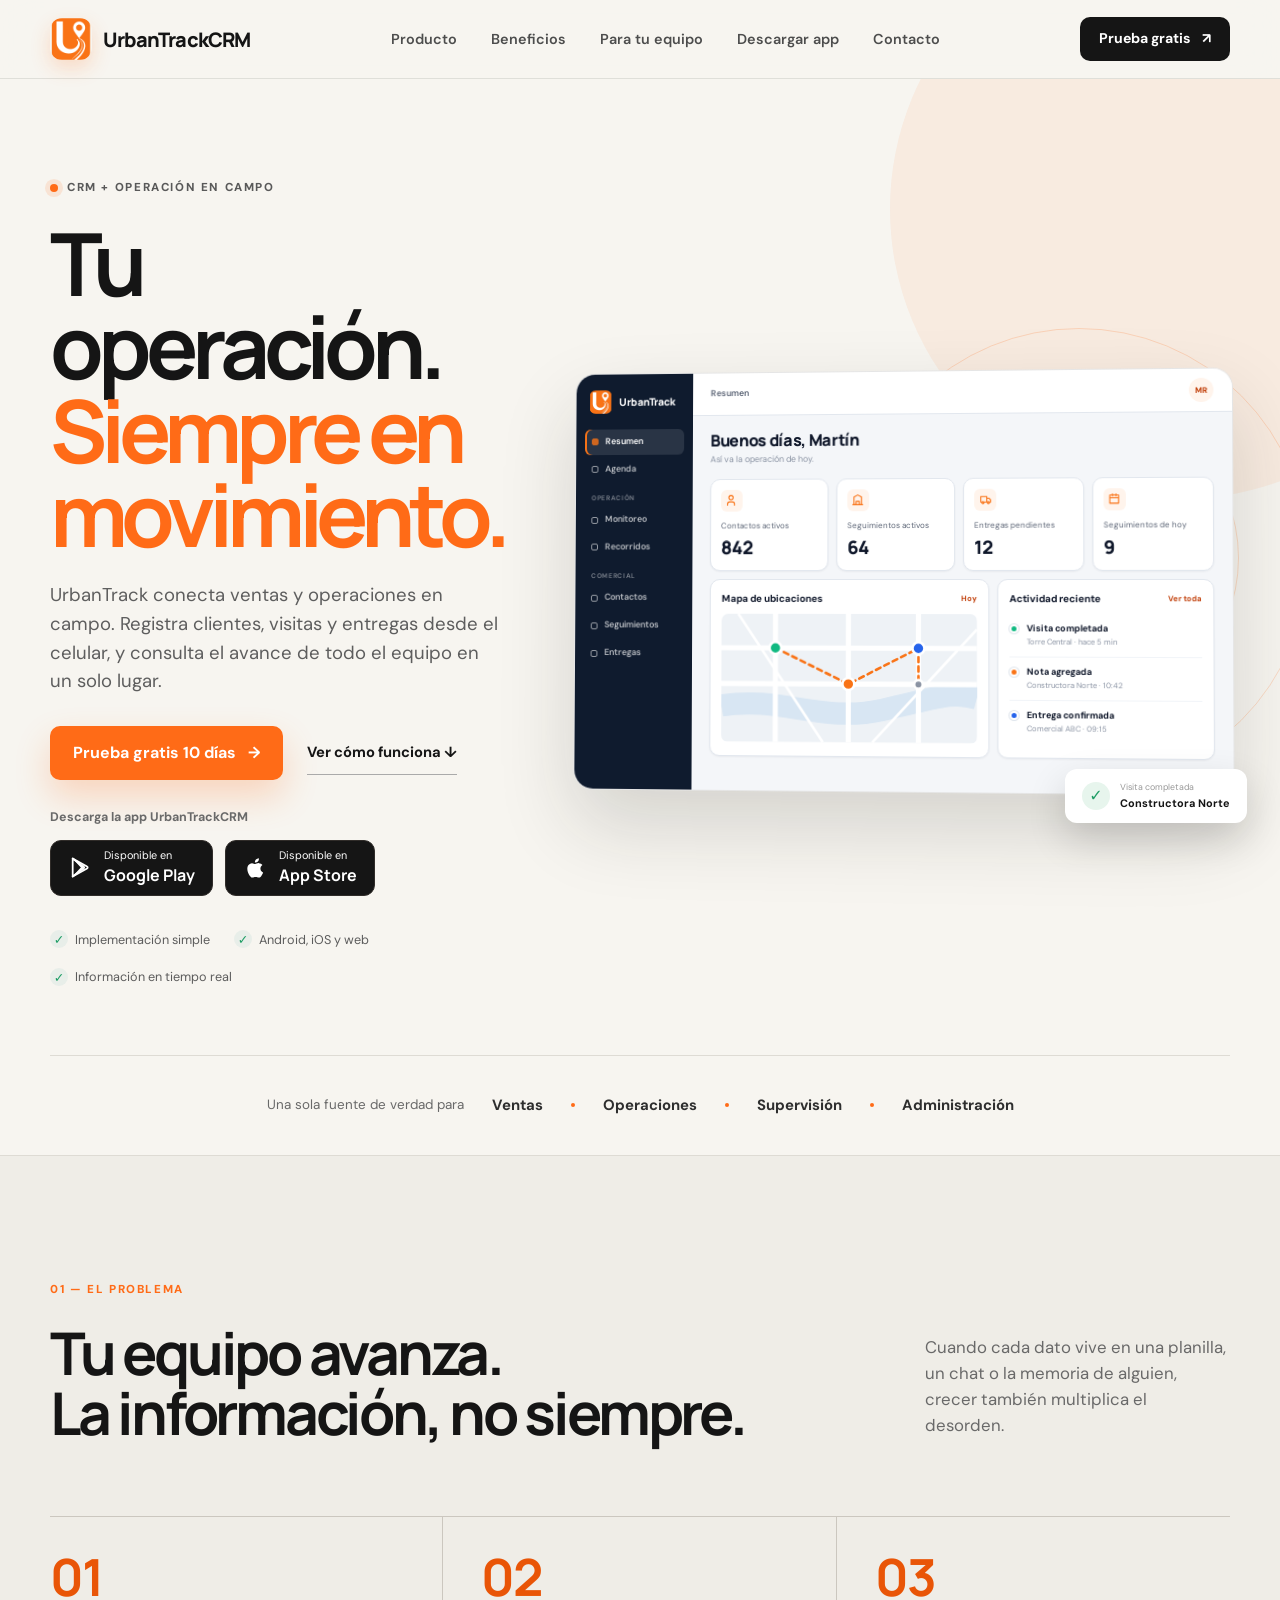
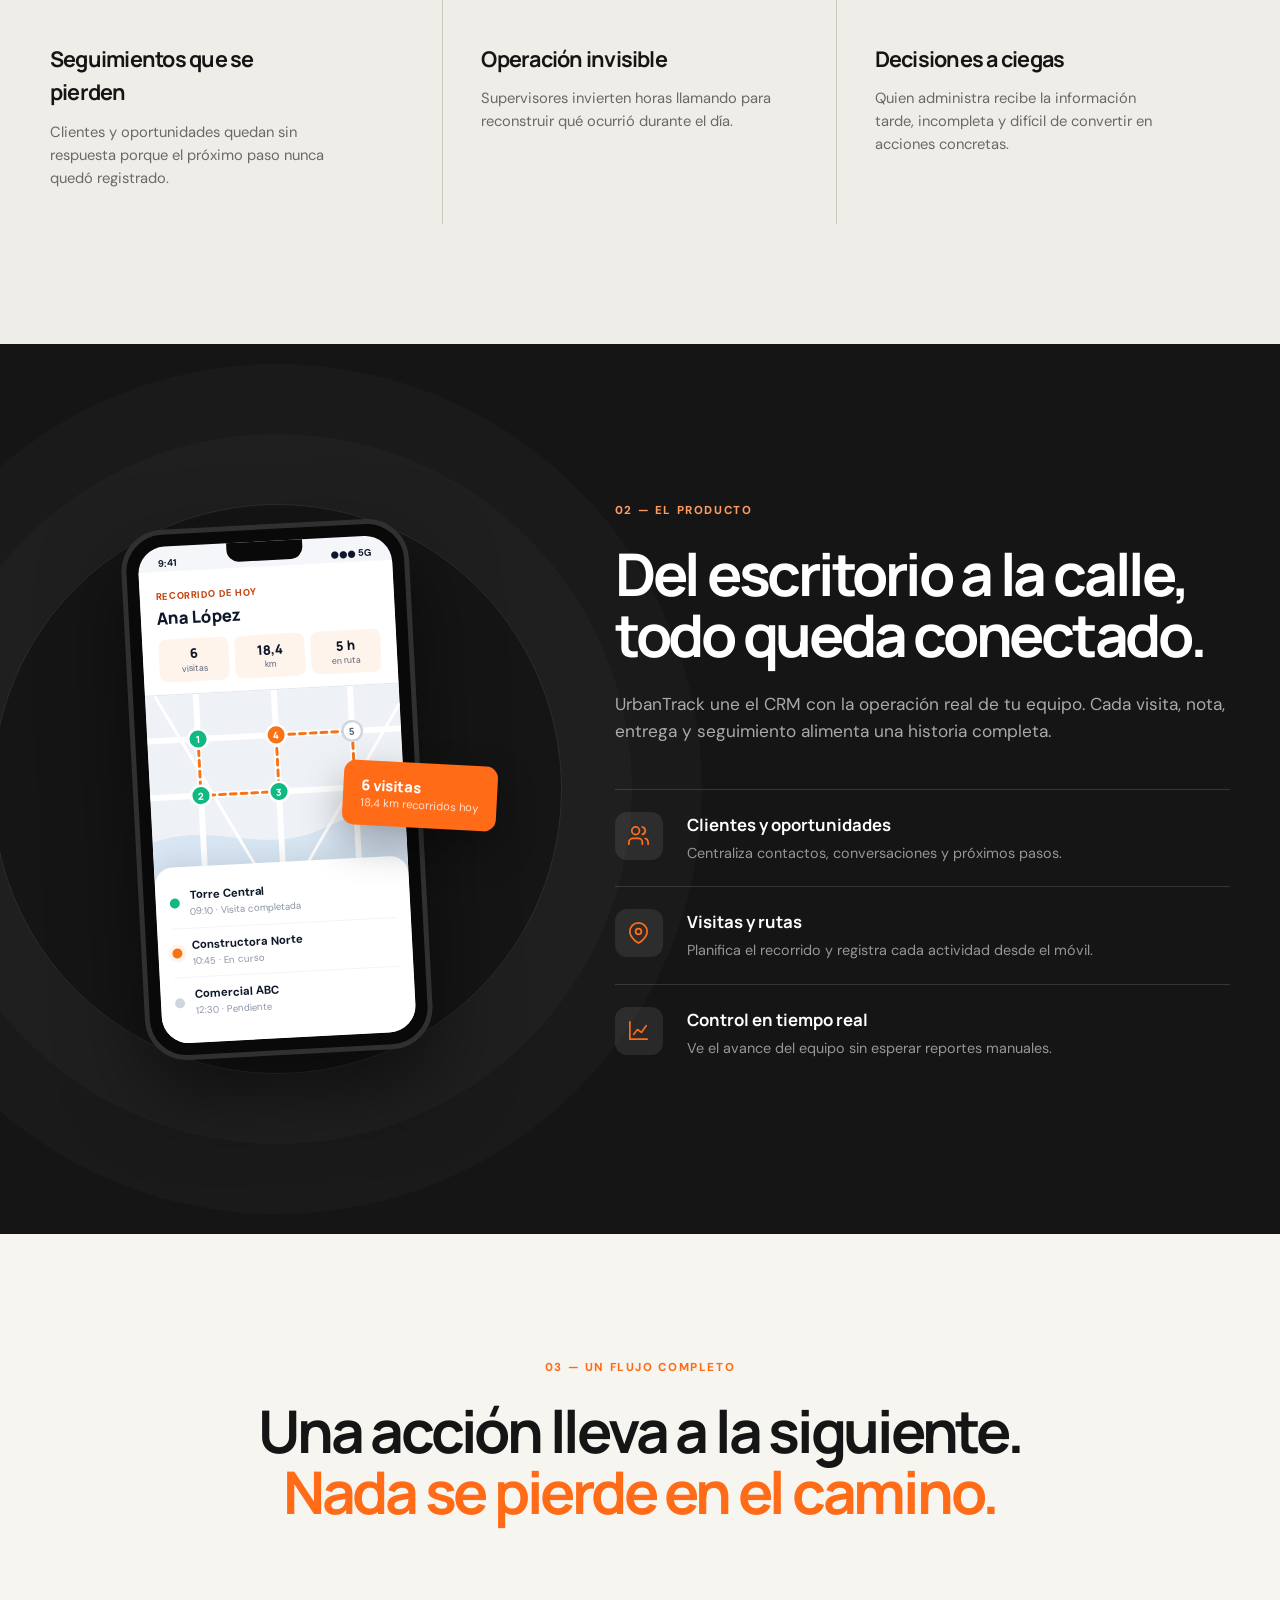
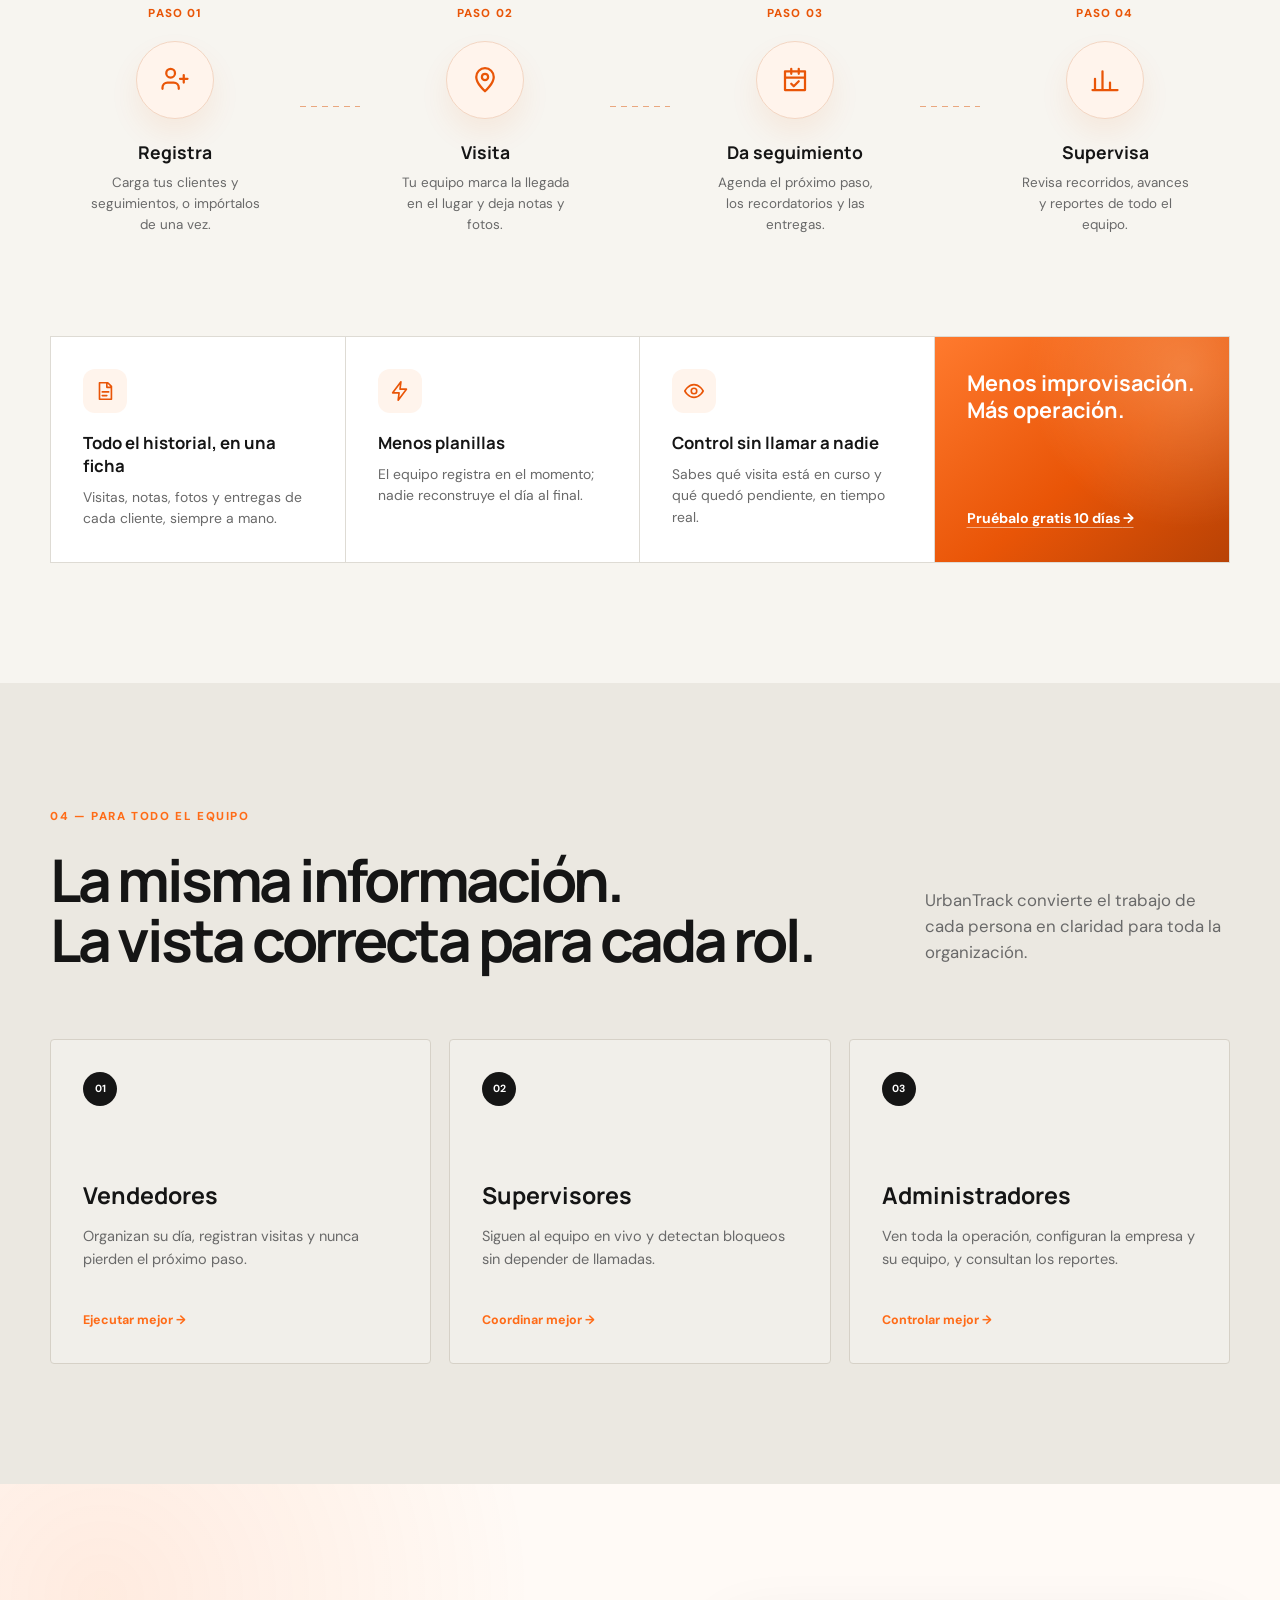
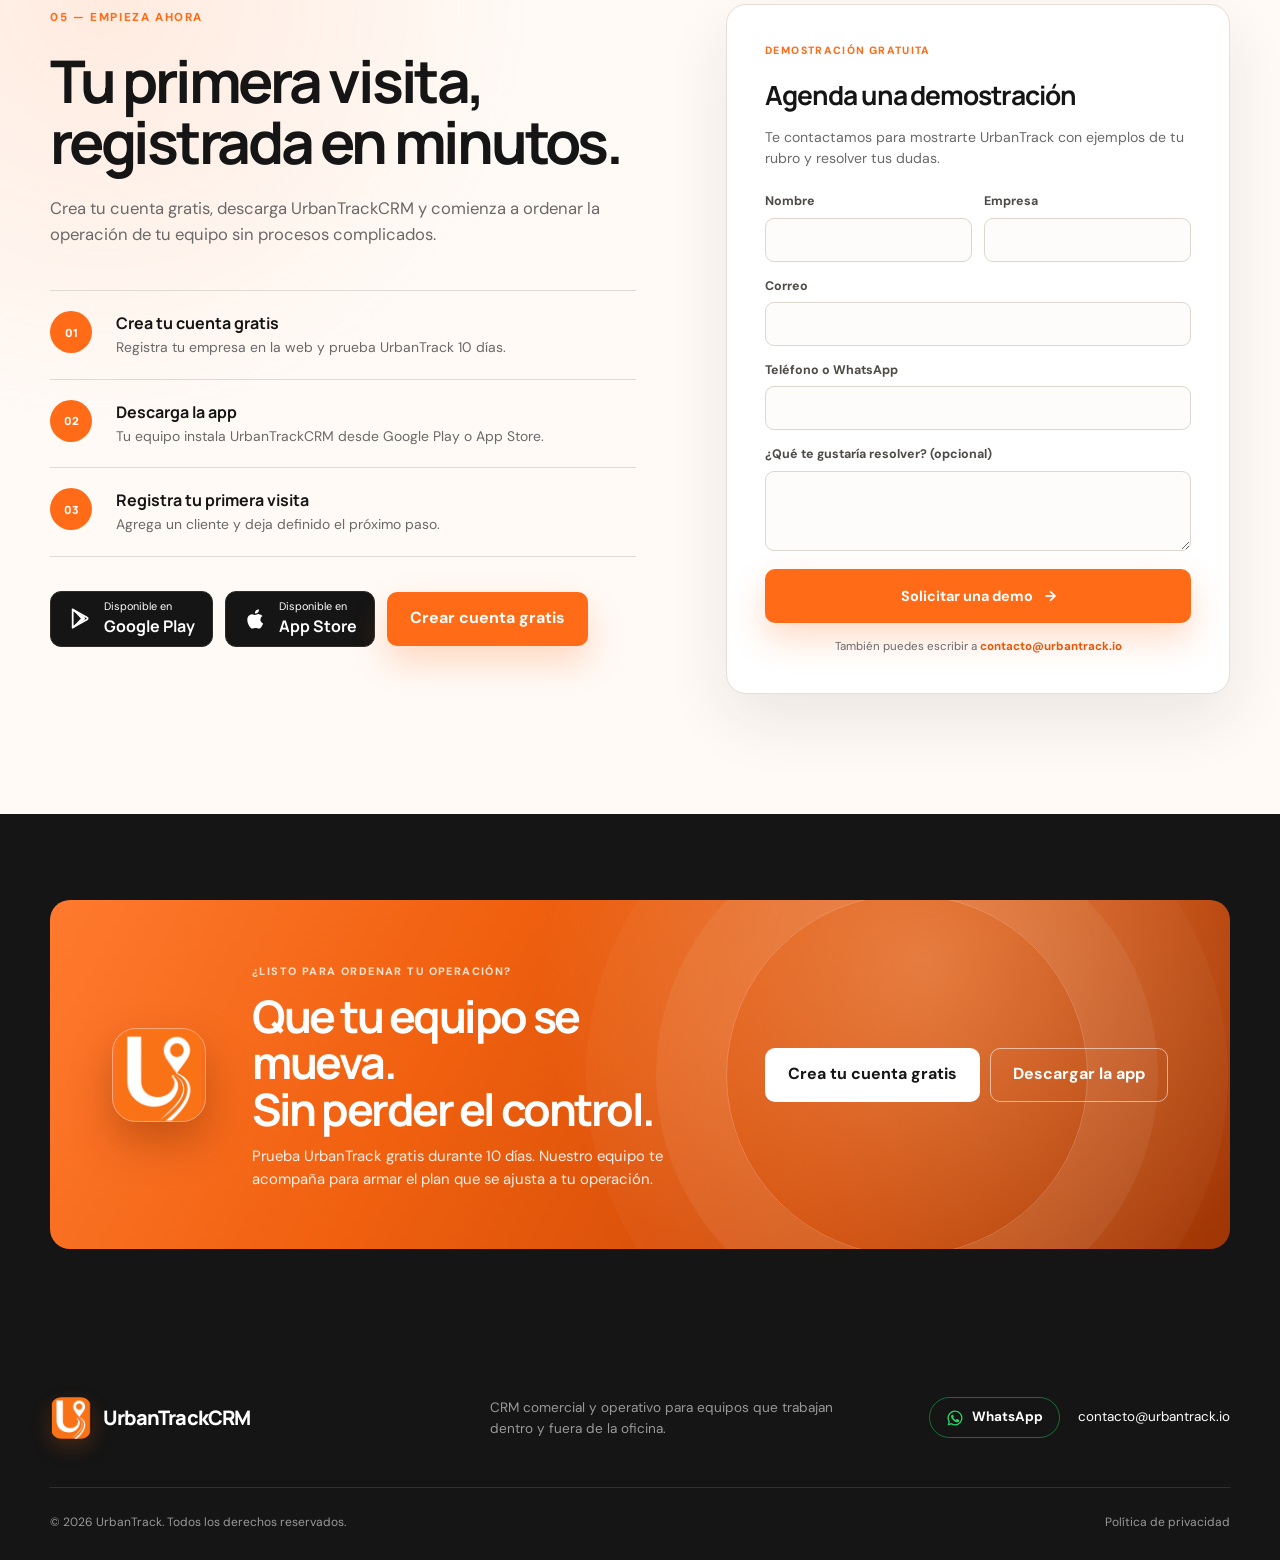
==== commit 351b6857: "Mostrar UrbanTrackCRM en el logo El texto junto al logo del encabezado, del pie y de la política de " ====
--- a/index.html
+++ b/index.html
@@ -40,9 +40,9 @@
 
     <header class="site-header">
       <div class="container nav">
-        <a class="brand" href="#inicio" aria-label="UrbanTrack, inicio">
+        <a class="brand" href="#inicio" aria-label="UrbanTrackCRM, inicio">
           <img src="assets/logo-192.png" alt="" width="44" height="44" />
-          <span>UrbanTrack</span>
+          <span>UrbanTrackCRM</span>
         </a>
         <nav class="nav-links" id="nav-links" aria-label="Navegación principal">
           <a href="#producto">Producto</a>
@@ -652,7 +652,7 @@
       <div class="container footer-main">
         <a class="brand brand-light" href="#inicio"
           ><img src="assets/logo-192.png" alt="" width="44" height="44" /><span
-            >UrbanTrack</span
+            >UrbanTrackCRM</span
           ></a
         >
         <p>
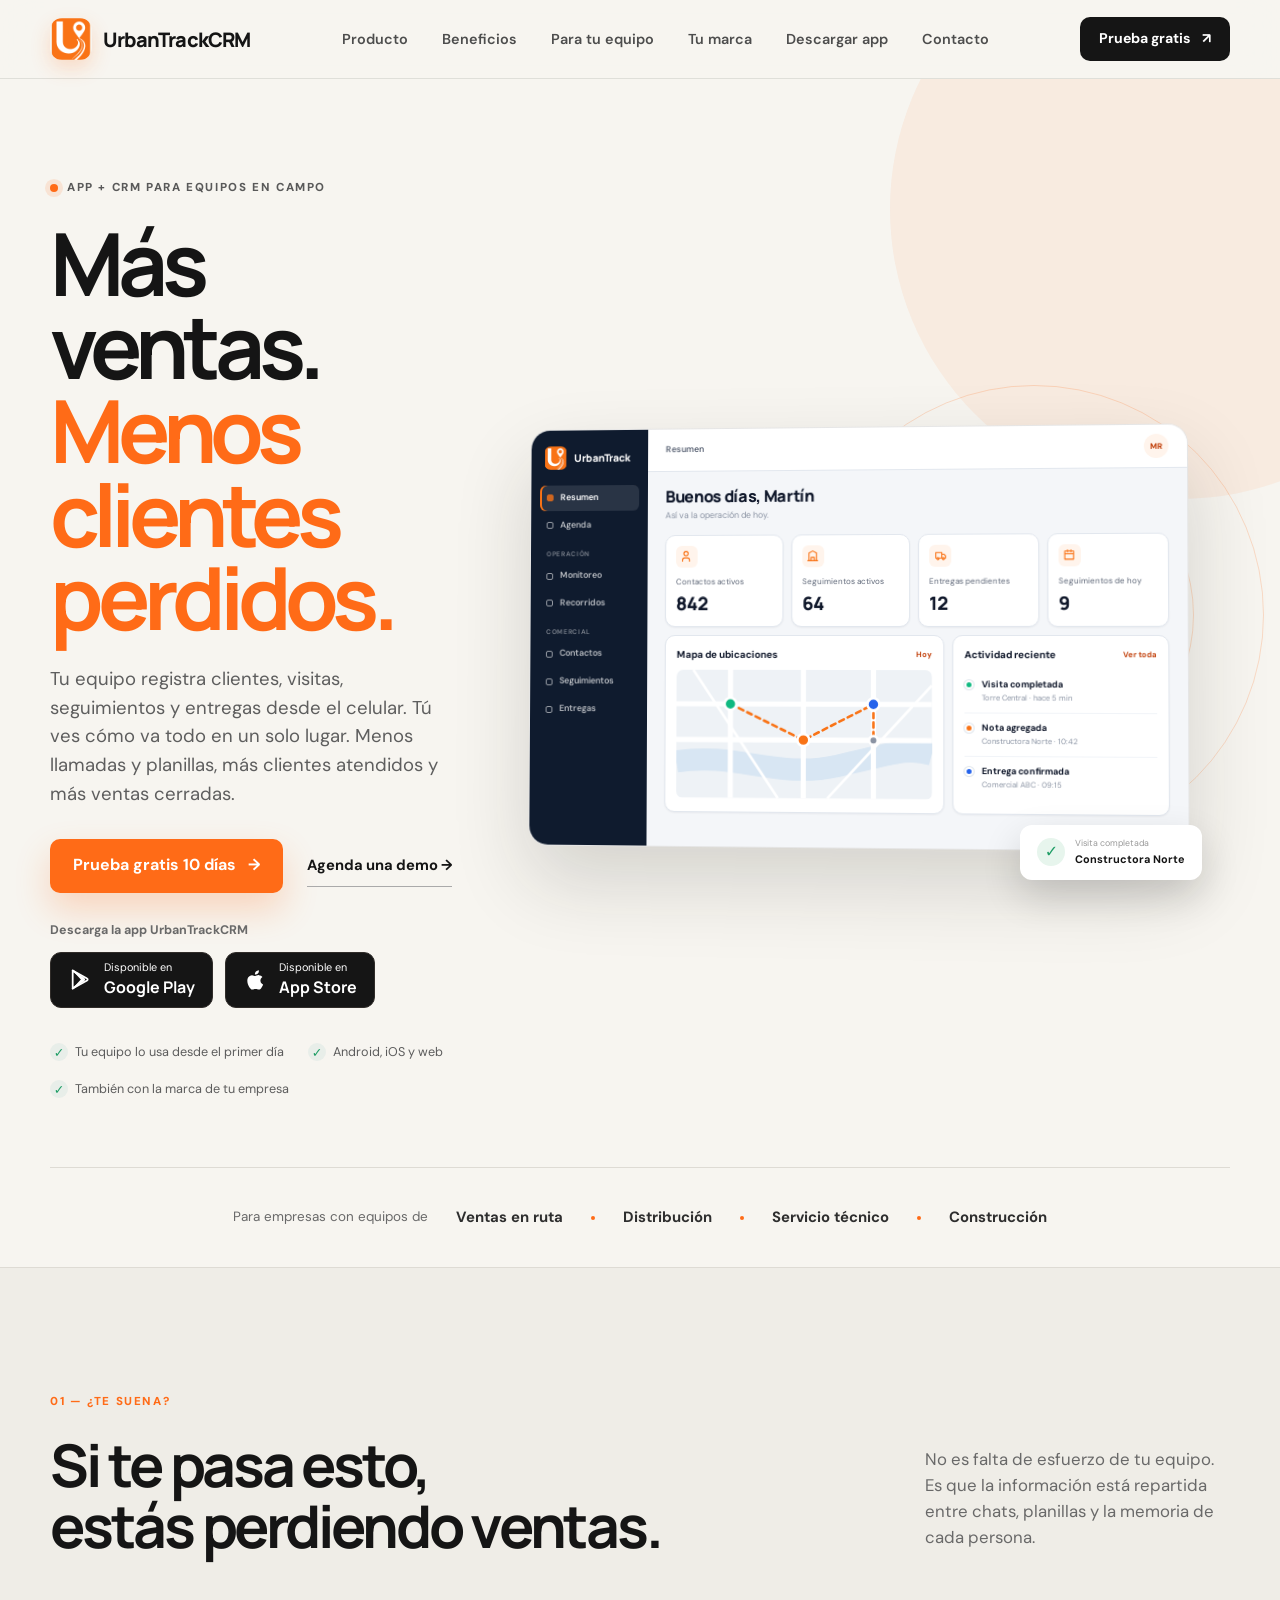
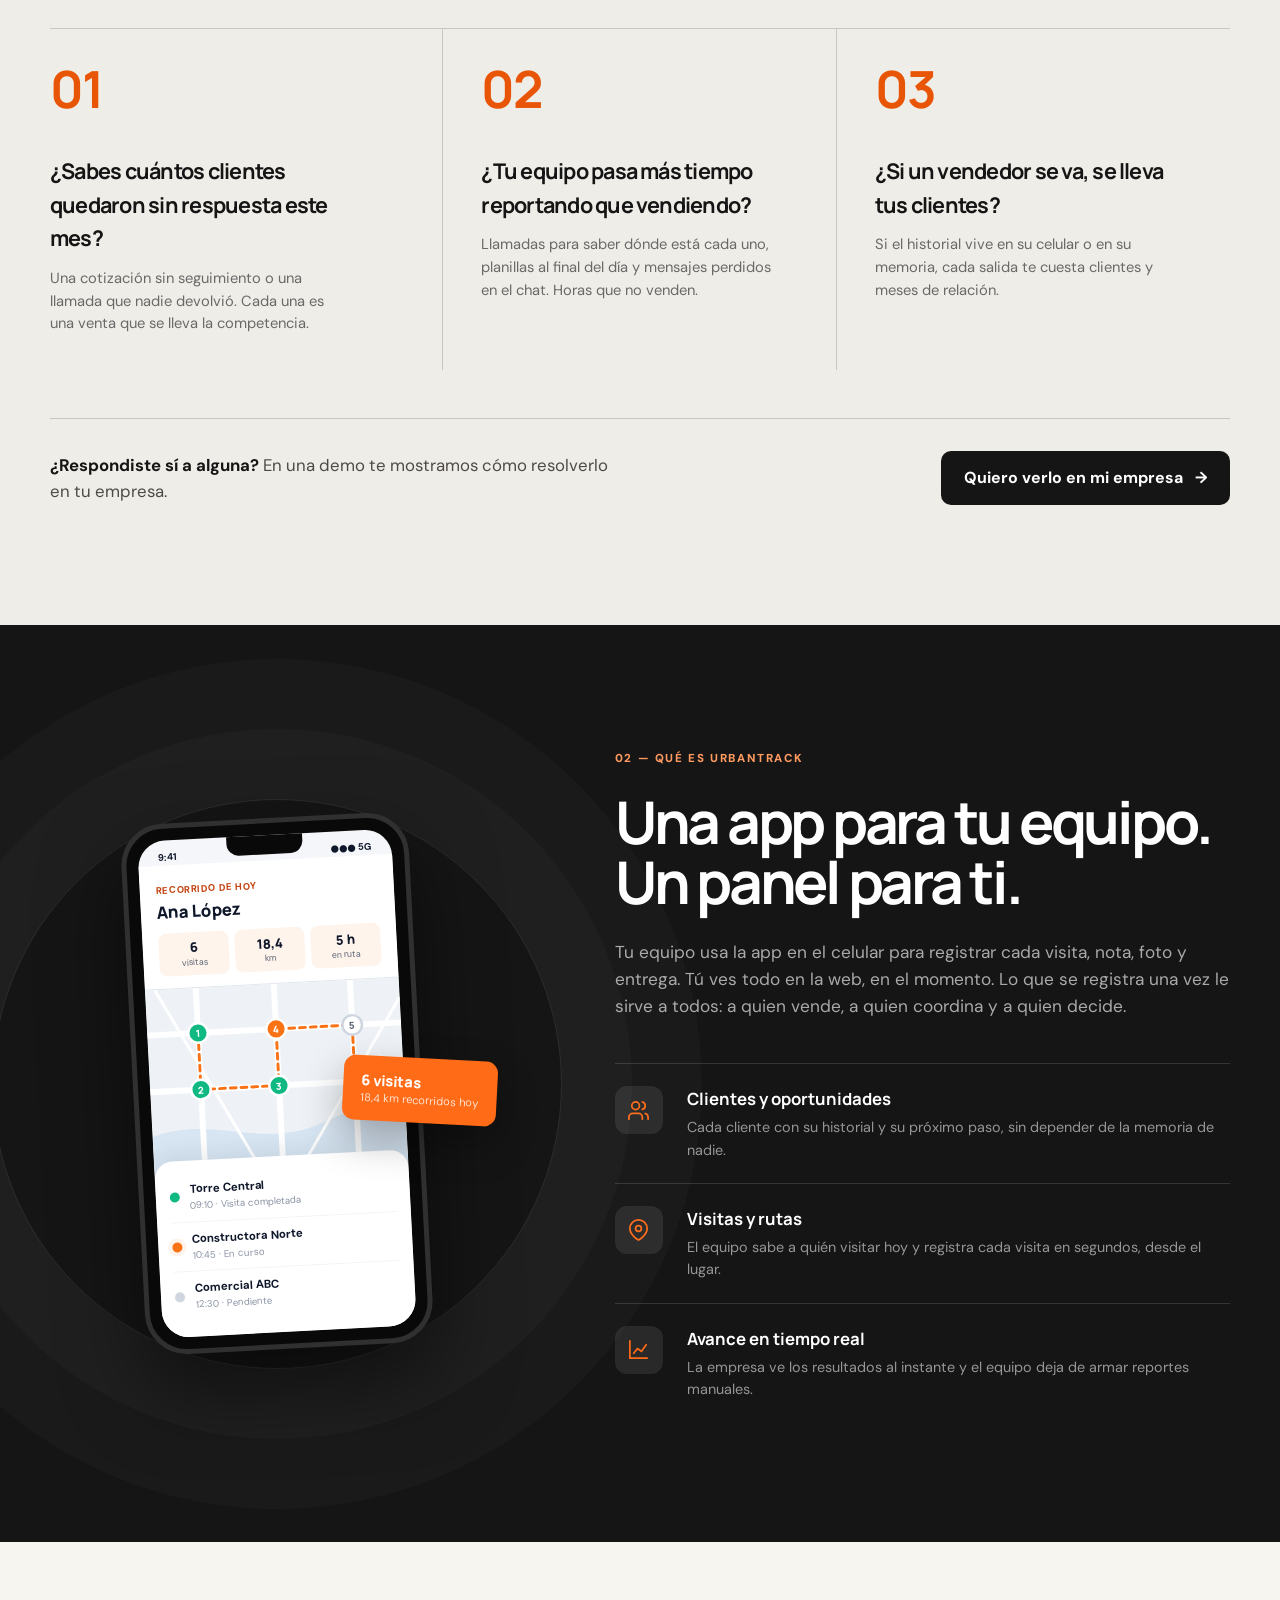
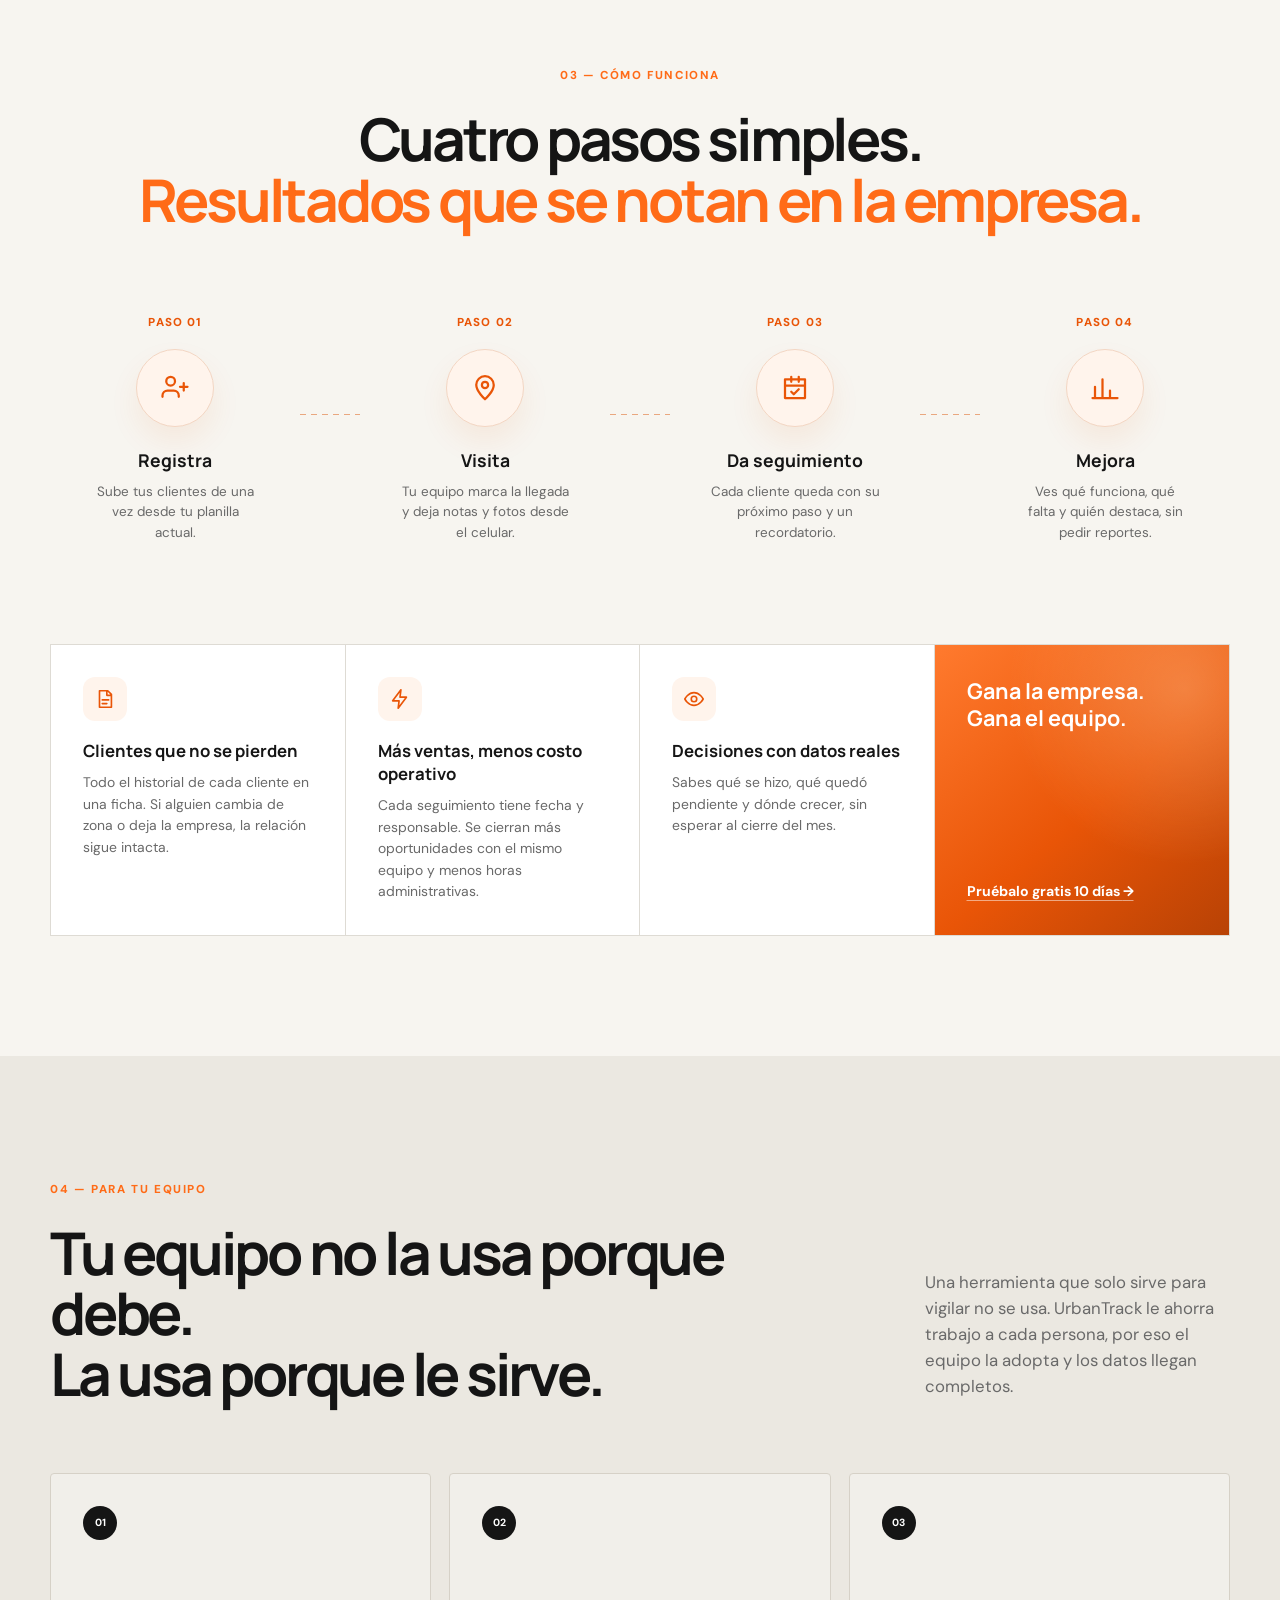
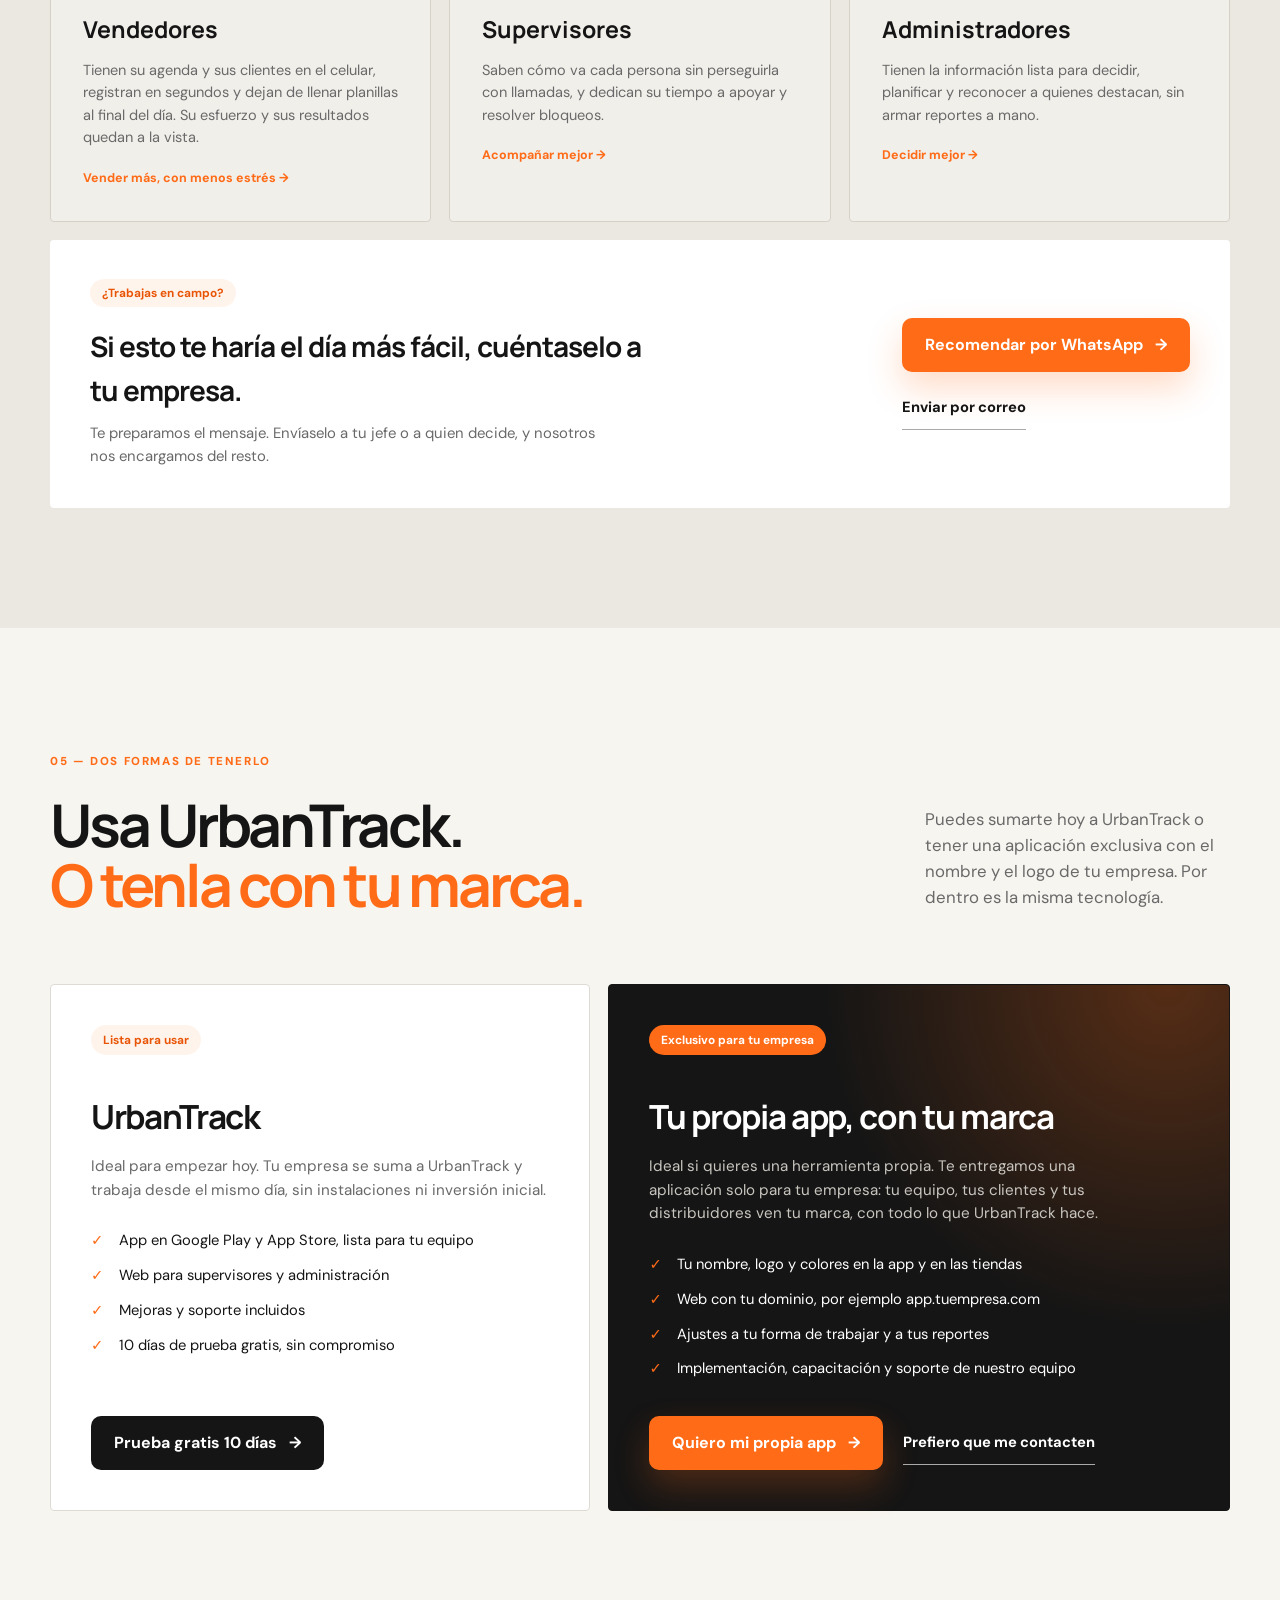
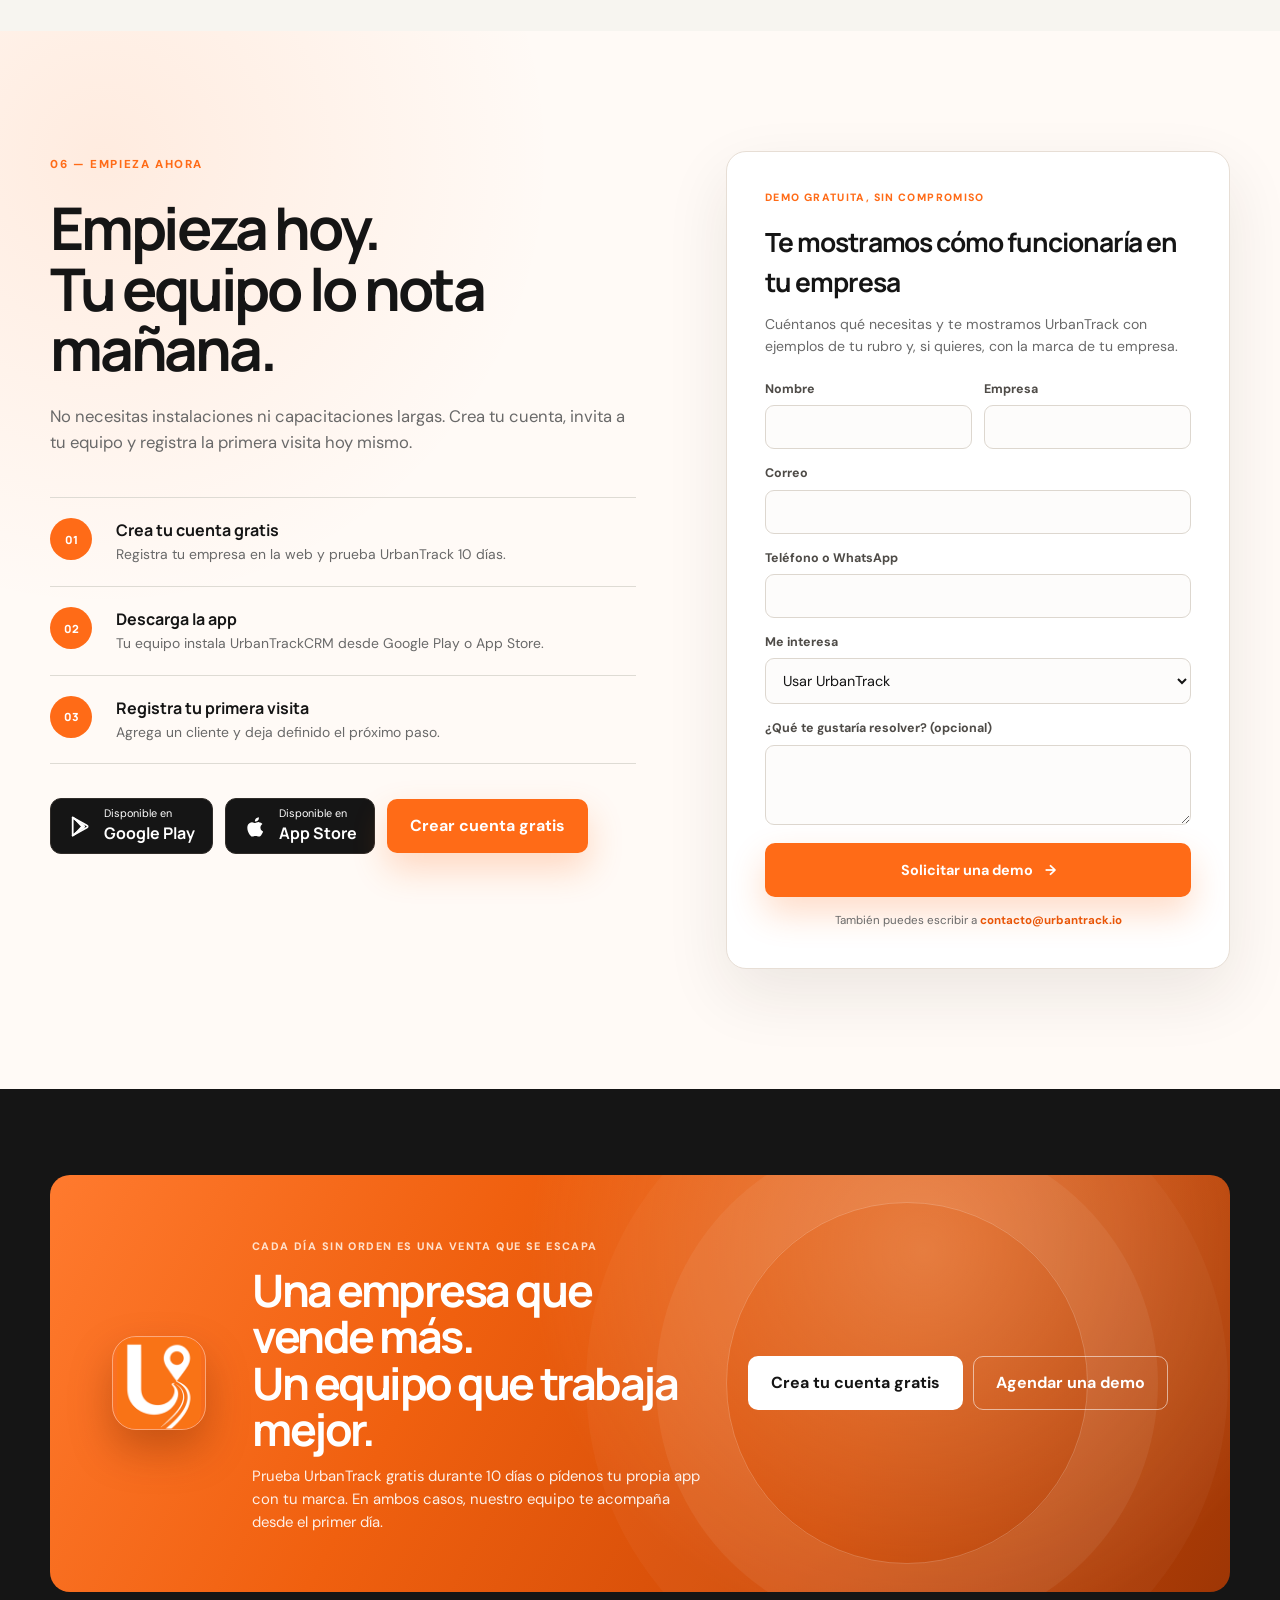
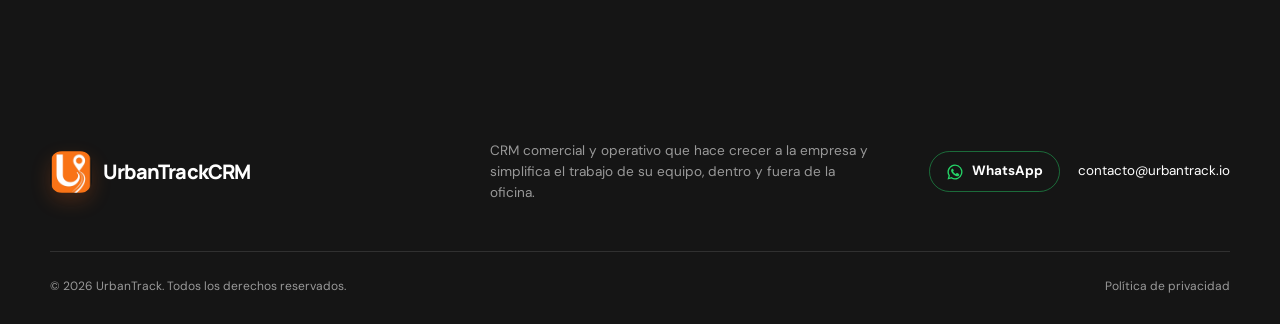
==== commit 8898f2fb: "Reorientar landing hacia ventas y app con marca propia" ====
--- a/index.html
+++ b/index.html
@@ -5,16 +5,16 @@
     <meta name="viewport" content="width=device-width, initial-scale=1" />
     <meta
       name="description"
-      content="UrbanTrack centraliza clientes, obras, visitas, entregas y equipos en campo en una sola plataforma."
+      content="UrbanTrack es la app y el CRM para empresas con equipos en la calle: clientes, visitas, seguimientos y entregas desde el celular. Menos ventas perdidas, menos planillas. También con tu propia marca."
     />
     <meta name="theme-color" content="#ff6b17" />
     <meta
       property="og:title"
-      content="UrbanTrack | Tu operación, siempre en movimiento"
+      content="UrbanTrack | Más ventas, menos clientes perdidos"
     />
     <meta
       property="og:description"
-      content="CRM y operación en campo para equipos comerciales que necesitan saber qué está pasando."
+      content="CRM y operación en campo que hace crecer a la empresa y simplifica el día de quienes trabajan en ella."
     />
     <meta property="og:type" content="website" />
     <meta property="og:url" content="https://urbantrack.io/" />
@@ -24,7 +24,7 @@
     <meta property="og:locale" content="es_LA" />
     <meta name="twitter:card" content="summary_large_image" />
     <link rel="canonical" href="https://urbantrack.io/" />
-    <title>UrbanTrack | CRM y operación en campo</title>
+    <title>UrbanTrack | App y CRM para equipos de venta en campo</title>
     <link rel="icon" type="image/png" href="assets/logo-192.png" />
     <link rel="apple-touch-icon" href="assets/logo-192.png" />
     <link rel="preconnect" href="https://fonts.googleapis.com" />
@@ -48,6 +48,7 @@
           <a href="#producto">Producto</a>
           <a href="#beneficios">Beneficios</a>
           <a href="#equipo">Para tu equipo</a>
+          <a href="#marca-propia">Tu marca</a>
           <a href="#app">Descargar app</a>
           <a href="#contacto">Contacto</a>
         </nav>
@@ -73,19 +74,20 @@
         <div class="hero-glow"></div>
         <div class="container hero-grid">
           <div class="hero-copy">
-            <div class="eyebrow"><span></span> CRM + operación en campo</div>
-            <h1>Tu operación.<br /><em>Siempre en movimiento.</em></h1>
-            <p>
-              UrbanTrack conecta ventas y operaciones en campo. Registra
-              clientes, visitas y entregas desde el celular, y consulta el
-              avance de todo el equipo en un solo lugar.
+            <div class="eyebrow"><span></span> App + CRM para equipos en campo</div>
+            <h1>Más ventas.<br /><em>Menos clientes perdidos.</em></h1>
+            <p>
+              Tu equipo registra clientes, visitas, seguimientos y entregas
+              desde el celular. Tú ves cómo va todo en un solo lugar. Menos
+              llamadas y planillas, más clientes atendidos y más ventas
+              cerradas.
             </p>
             <div class="hero-actions">
               <a class="button button-primary" href="https://app.urbantrack.io/trial-signup"
                 >Prueba gratis 10 días <span aria-hidden="true">→</span></a
               >
-              <a class="text-link" href="#producto"
-                >Ver cómo funciona <span aria-hidden="true">↓</span></a
+              <a class="text-link" href="#contacto"
+                >Agenda una demo <span aria-hidden="true">→</span></a
               >
             </div>
             <div class="store-links store-links-hero">
@@ -121,9 +123,9 @@
               </a>
             </div>
             <div class="hero-proof" aria-label="Características principales">
-              <span><i>✓</i> Implementación simple</span>
+              <span><i>✓</i> Tu equipo lo usa desde el primer día</span>
               <span><i>✓</i> Android, iOS y web</span>
-              <span><i>✓</i> Información en tiempo real</span>
+              <span><i>✓</i> También con la marca de tu empresa</span>
             </div>
           </div>
 
@@ -231,48 +233,57 @@
           </div>
         </div>
         <div class="container hero-strip">
-          <span>Una sola fuente de verdad para</span>
-          <b>Ventas</b><i></i><b>Operaciones</b><i></i><b>Supervisión</b><i></i
-          ><b>Administración</b>
+          <span>Para empresas con equipos de</span>
+          <b>Ventas en ruta</b><i></i><b>Distribución</b><i></i><b>Servicio técnico</b><i></i
+          ><b>Construcción</b>
         </div>
       </section>
 
       <section class="section problem-section">
         <div class="container split-heading">
           <div>
-            <span class="section-index">01 — EL PROBLEMA</span>
-            <h2>Tu equipo avanza.<br />La información, no siempre.</h2>
+            <span class="section-index">01 — ¿TE SUENA?</span>
+            <h2>Si te pasa esto,<br />estás perdiendo ventas.</h2>
           </div>
           <p>
-            Cuando cada dato vive en una planilla, un chat o la memoria de
-            alguien, crecer también multiplica el desorden.
+            No es falta de esfuerzo de tu equipo. Es que la información está
+            repartida entre chats, planillas y la memoria de cada persona.
           </p>
         </div>
         <div class="container problem-grid">
           <article>
             <span>01</span>
-            <h3>Seguimientos que se pierden</h3>
-            <p>
-              Clientes y oportunidades quedan sin respuesta porque el próximo
-              paso nunca quedó registrado.
+            <h3>¿Sabes cuántos clientes quedaron sin respuesta este mes?</h3>
+            <p>
+              Una cotización sin seguimiento o una llamada que nadie devolvió.
+              Cada una es una venta que se lleva la competencia.
             </p>
           </article>
           <article>
             <span>02</span>
-            <h3>Operación invisible</h3>
-            <p>
-              Supervisores invierten horas llamando para reconstruir qué ocurrió
-              durante el día.
+            <h3>¿Tu equipo pasa más tiempo reportando que vendiendo?</h3>
+            <p>
+              Llamadas para saber dónde está cada uno, planillas al final del
+              día y mensajes perdidos en el chat. Horas que no venden.
             </p>
           </article>
           <article>
             <span>03</span>
-            <h3>Decisiones a ciegas</h3>
-            <p>
-              Quien administra recibe la información tarde, incompleta y
-              difícil de convertir en acciones concretas.
-            </p>
-          </article>
+            <h3>¿Si un vendedor se va, se lleva tus clientes?</h3>
+            <p>
+              Si el historial vive en su celular o en su memoria, cada salida
+              te cuesta clientes y meses de relación.
+            </p>
+          </article>
+        </div>
+        <div class="container problem-cta">
+          <p>
+            <strong>¿Respondiste sí a alguna?</strong> En una demo te mostramos
+            cómo resolverlo en tu empresa.
+          </p>
+          <a class="button button-dark" href="#contacto"
+            >Quiero verlo en mi empresa <span aria-hidden="true">→</span></a
+          >
         </div>
       </section>
 
@@ -329,12 +340,13 @@
             </div>
           </div>
           <div class="product-copy">
-            <span class="section-index light">02 — EL PRODUCTO</span>
-            <h2>Del escritorio a la calle, todo queda conectado.</h2>
+            <span class="section-index light">02 — QUÉ ES URBANTRACK</span>
+            <h2>Una app para tu equipo.<br />Un panel para ti.</h2>
             <p class="product-lead">
-              UrbanTrack une el CRM con la operación real de tu equipo. Cada
-              visita, nota, entrega y seguimiento alimenta una historia
-              completa.
+              Tu equipo usa la app en el celular para registrar cada visita,
+              nota, foto y entrega. Tú ves todo en la web, en el momento. Lo
+              que se registra una vez le sirve a todos: a quien vende, a quien
+              coordina y a quien decide.
             </p>
             <div class="feature-list">
               <article>
@@ -347,7 +359,7 @@
                 </div>
                 <div>
                   <h3>Clientes y oportunidades</h3>
-                  <p>Centraliza contactos, conversaciones y próximos pasos.</p>
+                  <p>Cada cliente con su historial y su próximo paso, sin depender de la memoria de nadie.</p>
                 </div>
               </article>
               <article>
@@ -360,8 +372,8 @@
                 <div>
                   <h3>Visitas y rutas</h3>
                   <p>
-                    Planifica el recorrido y registra cada actividad desde el
-                    móvil.
+                    El equipo sabe a quién visitar hoy y registra cada visita en
+                    segundos, desde el lugar.
                   </p>
                 </div>
               </article>
@@ -372,8 +384,11 @@
                   </svg>
                 </div>
                 <div>
-                  <h3>Control en tiempo real</h3>
-                  <p>Ve el avance del equipo sin esperar reportes manuales.</p>
+                  <h3>Avance en tiempo real</h3>
+                  <p>
+                    La empresa ve los resultados al instante y el equipo deja de
+                    armar reportes manuales.
+                  </p>
                 </div>
               </article>
             </div>
@@ -383,10 +398,10 @@
 
       <section class="section workflow-section" id="beneficios">
         <div class="container workflow-heading">
-          <span class="section-index">03 — UN FLUJO COMPLETO</span>
+          <span class="section-index">03 — CÓMO FUNCIONA</span>
           <h2>
-            Una acción lleva a la siguiente.<br /><em
-              >Nada se pierde en el camino.</em
+            Cuatro pasos simples.<br /><em
+              >Resultados que se notan en la empresa.</em
             >
           </h2>
         </div>
@@ -397,7 +412,7 @@
               <svg viewBox="0 0 24 24" aria-hidden="true"><path d="M15 19v-1a4 4 0 0 0-4-4H6a4 4 0 0 0-4 4v1M8.5 10a3.5 3.5 0 1 0 0-7 3.5 3.5 0 0 0 0 7M19 8v6M16 11h6" /></svg>
             </div>
             <h3>Registra</h3>
-            <p>Carga tus clientes y seguimientos, o impórtalos de una vez.</p>
+            <p>Sube tus clientes de una vez desde tu planilla actual.</p>
           </article>
           <div class="workflow-line"></div>
           <article>
@@ -406,7 +421,7 @@
               <svg viewBox="0 0 24 24" aria-hidden="true"><path d="M12 21s-7-6.2-7-11.5a7 7 0 0 1 14 0C19 14.8 12 21 12 21ZM12 12a2.5 2.5 0 1 0 0-5 2.5 2.5 0 0 0 0 5" /></svg>
             </div>
             <h3>Visita</h3>
-            <p>Tu equipo marca la llegada en el lugar y deja notas y fotos.</p>
+            <p>Tu equipo marca la llegada y deja notas y fotos desde el celular.</p>
           </article>
           <div class="workflow-line"></div>
           <article>
@@ -415,7 +430,7 @@
               <svg viewBox="0 0 24 24" aria-hidden="true"><path d="M4 5h16v15H4zM4 10h16M9 3v4M15 3v4M9 15l2 2 4-4" /></svg>
             </div>
             <h3>Da seguimiento</h3>
-            <p>Agenda el próximo paso, los recordatorios y las entregas.</p>
+            <p>Cada cliente queda con su próximo paso y un recordatorio.</p>
           </article>
           <div class="workflow-line"></div>
           <article>
@@ -423,8 +438,8 @@
             <div class="workflow-icon">
               <svg viewBox="0 0 24 24" aria-hidden="true"><path d="M4 20V11M10 20V5M16 20v-6M2 20h20" /></svg>
             </div>
-            <h3>Supervisa</h3>
-            <p>Revisa recorridos, avances y reportes de todo el equipo.</p>
+            <h3>Mejora</h3>
+            <p>Ves qué funciona, qué falta y quién destaca, sin pedir reportes.</p>
           </article>
         </div>
         <div class="container outcome-grid">
@@ -432,31 +447,34 @@
             <div class="outcome-icon">
               <svg viewBox="0 0 24 24" aria-hidden="true"><path d="M6 3h9l4 4v14H6zM14 3v5h5M9 13h7M9 17h5" /></svg>
             </div>
-            <strong>Todo el historial, en una ficha</strong>
-            <p>Visitas, notas, fotos y entregas de cada cliente, siempre a mano.</p>
+            <strong>Clientes que no se pierden</strong>
+            <p>
+              Todo el historial de cada cliente en una ficha. Si alguien cambia
+              de zona o deja la empresa, la relación sigue intacta.
+            </p>
           </article>
           <article>
             <div class="outcome-icon">
               <svg viewBox="0 0 24 24" aria-hidden="true"><path d="M13 2 4 14h7l-1 8 9-12h-7z" /></svg>
             </div>
-            <strong>Menos planillas</strong>
-            <p>
-              El equipo registra en el momento; nadie reconstruye el día al
-              final.
+            <strong>Más ventas, menos costo operativo</strong>
+            <p>
+              Cada seguimiento tiene fecha y responsable. Se cierran más
+              oportunidades con el mismo equipo y menos horas administrativas.
             </p>
           </article>
           <article>
             <div class="outcome-icon">
               <svg viewBox="0 0 24 24" aria-hidden="true"><path d="M2 12s3.6-7 10-7 10 7 10 7-3.6 7-10 7S2 12 2 12ZM12 15a3 3 0 1 0 0-6 3 3 0 0 0 0 6" /></svg>
             </div>
-            <strong>Control sin llamar a nadie</strong>
-            <p>
-              Sabes qué visita está en curso y qué quedó pendiente, en tiempo
-              real.
+            <strong>Decisiones con datos reales</strong>
+            <p>
+              Sabes qué se hizo, qué quedó pendiente y dónde crecer, sin
+              esperar al cierre del mes.
             </p>
           </article>
           <article class="outcome-accent">
-            <strong>Menos improvisación.<br />Más operación.</strong>
+            <strong>Gana la empresa.<br />Gana el equipo.</strong>
             <a href="https://app.urbantrack.io/trial-signup"
               >Pruébalo gratis 10 días <span aria-hidden="true">→</span></a
             >
@@ -467,12 +485,13 @@
       <section class="section team-section" id="equipo">
         <div class="container split-heading">
           <div>
-            <span class="section-index">04 — PARA TODO EL EQUIPO</span>
-            <h2>La misma información.<br />La vista correcta para cada rol.</h2>
+            <span class="section-index">04 — PARA TU EQUIPO</span>
+            <h2>Tu equipo no la usa porque debe.<br />La usa porque le sirve.</h2>
           </div>
           <p>
-            UrbanTrack convierte el trabajo de cada persona en claridad para
-            toda la organización.
+            Una herramienta que solo sirve para vigilar no se usa. UrbanTrack
+            le ahorra trabajo a cada persona, por eso el equipo la adopta y
+            los datos llegan completos.
           </p>
         </div>
         <div class="container team-grid">
@@ -480,28 +499,112 @@
             <span class="role-number">01</span>
             <h3>Vendedores</h3>
             <p>
-              Organizan su día, registran visitas y nunca pierden el próximo
-              paso.
-            </p>
-            <b>Ejecutar mejor →</b>
+              Tienen su agenda y sus clientes en el celular, registran en
+              segundos y dejan de llenar planillas al final del día. Su
+              esfuerzo y sus resultados quedan a la vista.
+            </p>
+            <b>Vender más, con menos estrés →</b>
           </article>
           <article>
             <span class="role-number">02</span>
             <h3>Supervisores</h3>
             <p>
-              Siguen al equipo en vivo y detectan bloqueos sin depender de
-              llamadas.
-            </p>
-            <b>Coordinar mejor →</b>
+              Saben cómo va cada persona sin perseguirla con llamadas, y
+              dedican su tiempo a apoyar y resolver bloqueos.
+            </p>
+            <b>Acompañar mejor →</b>
           </article>
           <article>
             <span class="role-number">03</span>
             <h3>Administradores</h3>
             <p>
-              Ven toda la operación, configuran la empresa y su equipo, y
-              consultan los reportes.
-            </p>
-            <b>Controlar mejor →</b>
+              Tienen la información lista para decidir, planificar y reconocer
+              a quienes destacan, sin armar reportes a mano.
+            </p>
+            <b>Decidir mejor →</b>
+          </article>
+        </div>
+        <div class="container referral-card">
+          <div>
+            <span class="plan-tag">¿Trabajas en campo?</span>
+            <h3>Si esto te haría el día más fácil, cuéntaselo a tu empresa.</h3>
+            <p>
+              Te preparamos el mensaje. Envíaselo a tu jefe o a quien decide, y
+              nosotros nos encargamos del resto.
+            </p>
+          </div>
+          <div class="referral-actions">
+            <a
+              class="button button-primary"
+              href="https://wa.me/?text=Hola%2C%20encontr%C3%A9%20UrbanTrack%3A%20una%20app%20para%20registrar%20clientes%2C%20visitas%20y%20seguimientos%20desde%20el%20celular.%20Nos%20ahorrar%C3%ADa%20planillas%20y%20llamadas%2C%20y%20no%20se%20perder%C3%ADan%20clientes.%20%C2%BFLa%20revisamos%3F%20https%3A%2F%2Furbantrack.io"
+              target="_blank"
+              rel="noopener noreferrer"
+              >Recomendar por WhatsApp <span aria-hidden="true">→</span></a
+            >
+            <a
+              class="text-link"
+              href="mailto:?subject=Una%20app%20para%20ordenar%20nuestras%20visitas%20y%20clientes&amp;body=Hola%2C%20encontr%C3%A9%20UrbanTrack%3A%20una%20app%20para%20registrar%20clientes%2C%20visitas%20y%20seguimientos%20desde%20el%20celular.%20Nos%20ahorrar%C3%ADa%20planillas%20y%20llamadas%2C%20y%20no%20se%20perder%C3%ADan%20clientes.%20%C2%BFLa%20revisamos%3F%20https%3A%2F%2Furbantrack.io"
+              >Enviar por correo</a
+            >
+          </div>
+        </div>
+      </section>
+
+      <section class="section plans-section" id="marca-propia">
+        <div class="container split-heading">
+          <div>
+            <span class="section-index">05 — DOS FORMAS DE TENERLO</span>
+            <h2>Usa UrbanTrack.<br /><em>O tenla con tu marca.</em></h2>
+          </div>
+          <p>
+            Puedes sumarte hoy a UrbanTrack o tener una aplicación exclusiva
+            con el nombre y el logo de tu empresa. Por dentro es la misma
+            tecnología.
+          </p>
+        </div>
+        <div class="container plan-grid">
+          <article class="plan-card">
+            <span class="plan-tag">Lista para usar</span>
+            <h3>UrbanTrack</h3>
+            <p>
+              Ideal para empezar hoy. Tu empresa se suma a UrbanTrack y
+              trabaja desde el mismo día, sin instalaciones ni inversión
+              inicial.
+            </p>
+            <ul>
+              <li>App en Google Play y App Store, lista para tu equipo</li>
+              <li>Web para supervisores y administración</li>
+              <li>Mejoras y soporte incluidos</li>
+              <li>10 días de prueba gratis, sin compromiso</li>
+            </ul>
+            <a class="button button-dark" href="https://app.urbantrack.io/trial-signup"
+              >Prueba gratis 10 días <span aria-hidden="true">→</span></a
+            >
+          </article>
+          <article class="plan-card plan-card-brand">
+            <span class="plan-tag">Exclusivo para tu empresa</span>
+            <h3>Tu propia app, con tu marca</h3>
+            <p>
+              Ideal si quieres una herramienta propia. Te entregamos una
+              aplicación solo para tu empresa: tu equipo, tus clientes y tus
+              distribuidores ven tu marca, con todo lo que UrbanTrack hace.
+            </p>
+            <ul>
+              <li>Tu nombre, logo y colores en la app y en las tiendas</li>
+              <li>Web con tu dominio, por ejemplo app.tuempresa.com</li>
+              <li>Ajustes a tu forma de trabajar y a tus reportes</li>
+              <li>Implementación, capacitación y soporte de nuestro equipo</li>
+            </ul>
+            <div class="plan-actions">
+              <a
+                class="button button-primary"
+                href="https://wa.me/59172196093?text=Hola%2C%20quiero%20una%20app%20con%20la%20marca%20de%20mi%20empresa"
+                target="_blank"
+                rel="noopener noreferrer"
+                >Quiero mi propia app <span aria-hidden="true">→</span></a
+              >
+              <a class="text-link" href="#contacto">Prefiero que me contacten</a>
+            </div>
           </article>
         </div>
       </section>
@@ -509,11 +612,12 @@
       <section class="app-section" id="app">
         <div class="container app-grid">
           <div class="app-intro">
-            <span class="section-index">05 — EMPIEZA AHORA</span>
-            <h2>Tu primera visita,<br />registrada en minutos.</h2>
-            <p>
-              Crea tu cuenta gratis, descarga UrbanTrackCRM y comienza a ordenar la
-              operación de tu equipo sin procesos complicados.
+            <span class="section-index">06 — EMPIEZA AHORA</span>
+            <h2>Empieza hoy.<br />Tu equipo lo nota mañana.</h2>
+            <p>
+              No necesitas instalaciones ni capacitaciones largas. Crea tu
+              cuenta, invita a tu equipo y registra la primera visita hoy
+              mismo.
             </p>
             <ol class="app-steps">
               <li>
@@ -577,11 +681,11 @@
             id="contacto"
             aria-labelledby="contact-title"
           >
-            <span class="form-kicker">DEMOSTRACIÓN GRATUITA</span>
-            <h3 id="contact-title">Agenda una demostración</h3>
-            <p>
-              Te contactamos para mostrarte UrbanTrack con ejemplos de tu
-              rubro y resolver tus dudas.
+            <span class="form-kicker">DEMO GRATUITA, SIN COMPROMISO</span>
+            <h3 id="contact-title">Te mostramos cómo funcionaría en tu empresa</h3>
+            <p>
+              Cuéntanos qué necesitas y te mostramos UrbanTrack con ejemplos de
+              tu rubro y, si quieres, con la marca de tu empresa.
             </p>
             <div class="form-row">
               <label
@@ -600,6 +704,15 @@
             <label
               >Teléfono o WhatsApp
               <input name="telefono" type="tel" autocomplete="tel" />
+            </label>
+            <label
+              >Me interesa
+              <select name="interes">
+                <option>Usar UrbanTrack</option>
+                <option>Una app con la marca de mi empresa</option>
+                <option>Soy empleado y quiero recomendarla</option>
+                <option>Todavía no lo sé</option>
+              </select>
             </label>
             <label
               >¿Qué te gustaría resolver? (opcional)
@@ -633,16 +746,17 @@
             <img src="assets/logo-192.png" alt="" width="108" height="108" />
           </div>
           <div class="cta-copy">
-            <span>¿LISTO PARA ORDENAR TU OPERACIÓN?</span>
-            <h2>Que tu equipo se mueva.<br />Sin perder el control.</h2>
-            <p>
-              Prueba UrbanTrack gratis durante 10 días. Nuestro equipo te
-              acompaña para armar el plan que se ajusta a tu operación.
+            <span>CADA DÍA SIN ORDEN ES UNA VENTA QUE SE ESCAPA</span>
+            <h2>Una empresa que vende más.<br />Un equipo que trabaja mejor.</h2>
+            <p>
+              Prueba UrbanTrack gratis durante 10 días o pídenos tu propia app
+              con tu marca. En ambos casos, nuestro equipo te acompaña desde el
+              primer día.
             </p>
           </div>
           <div class="cta-actions">
             <a class="button button-white" href="https://app.urbantrack.io/trial-signup">Crea tu cuenta gratis</a>
-            <a class="button button-outline" href="#app">Descargar la app</a>
+            <a class="button button-outline" href="#contacto">Agendar una demo</a>
           </div>
         </div>
       </section>
@@ -656,8 +770,8 @@
           ></a
         >
         <p>
-          CRM comercial y operativo para equipos que trabajan dentro y fuera de
-          la oficina.
+          CRM comercial y operativo que hace crecer a la empresa y simplifica
+          el trabajo de su equipo, dentro y fuera de la oficina.
         </p>
         <div class="footer-contact">
           <a
--- a/styles.css
+++ b/styles.css
@@ -694,7 +694,7 @@
   letter-spacing: -0.04em;
 }
 .problem-grid h3 {
-  max-width: 260px;
+  max-width: 300px;
   margin: 40px 0 12px;
   font-size: 1.35rem;
   letter-spacing: -0.035em;
@@ -703,6 +703,25 @@
   max-width: 300px;
   color: var(--muted);
   font-size: 0.92rem;
+}
+.problem-cta {
+  display: flex;
+  flex-wrap: wrap;
+  align-items: center;
+  justify-content: space-between;
+  gap: 20px 32px;
+  margin-top: 48px;
+  padding-top: 32px;
+  border-top: 1px solid #cbc7bf;
+}
+.problem-cta p {
+  max-width: 560px;
+  margin: 0;
+  color: #4e4b47;
+  font-size: 1.05rem;
+}
+.problem-cta strong {
+  color: var(--ink);
 }
 .product-section {
   overflow: hidden;
@@ -1128,6 +1147,119 @@
 .team-grid b {
   color: var(--orange);
   font-size: 0.78rem;
+}
+.referral-card {
+  display: grid;
+  grid-template-columns: 1.4fr auto;
+  align-items: center;
+  gap: 32px 56px;
+  margin-top: 18px;
+  padding: 40px;
+  border-radius: 4px;
+  background: #fff;
+}
+.referral-card h3 {
+  max-width: 560px;
+  margin: 20px 0 10px;
+  font-size: clamp(1.35rem, 2.2vw, 1.75rem);
+  letter-spacing: -0.035em;
+}
+.referral-card p {
+  max-width: 520px;
+  margin: 0;
+  color: var(--muted);
+  font-size: 0.93rem;
+}
+.referral-actions {
+  display: flex;
+  flex-direction: column;
+  align-items: flex-start;
+  gap: 14px;
+}
+.plans-section {
+  background: var(--cream);
+}
+.plan-grid {
+  display: grid;
+  grid-template-columns: 1fr 1.15fr;
+  gap: 18px;
+  margin-top: 68px;
+}
+.plan-card {
+  display: flex;
+  flex-direction: column;
+  align-items: flex-start;
+  padding: 40px;
+  border: 1px solid var(--line);
+  border-radius: 4px;
+  background: #fff;
+}
+.plan-tag {
+  padding: 6px 12px;
+  border-radius: 999px;
+  background: #fff4ec;
+  color: var(--orange-dark);
+  font-size: 0.74rem;
+  font-weight: 700;
+}
+.plan-card h3 {
+  margin: 36px 0 12px;
+  font-size: clamp(1.6rem, 2.6vw, 2.1rem);
+  letter-spacing: -0.04em;
+}
+.plan-card > p {
+  max-width: 460px;
+  color: var(--muted);
+  font-size: 0.95rem;
+}
+.plan-card ul {
+  display: grid;
+  gap: 12px;
+  margin: 12px 0 36px;
+  padding: 0;
+  list-style: none;
+  font-size: 0.92rem;
+}
+.plan-card li {
+  position: relative;
+  padding-left: 28px;
+}
+.plan-card li::before {
+  content: "✓";
+  position: absolute;
+  left: 0;
+  color: var(--orange);
+  font-weight: 800;
+}
+.plan-card .button,
+.plan-actions {
+  margin-top: auto;
+}
+.plan-actions {
+  display: flex;
+  flex-wrap: wrap;
+  align-items: center;
+  gap: 20px;
+}
+.plan-card-brand {
+  border-color: var(--ink);
+  background:
+    radial-gradient(circle at 90% 0%, rgba(255, 107, 23, 0.28), transparent 45%),
+    var(--ink);
+  color: #fff;
+}
+.plan-card-brand .plan-tag {
+  background: var(--orange);
+  color: #fff;
+}
+.plan-card-brand > p {
+  color: #c9c6c0;
+}
+.plan-card-brand .plan-actions .button {
+  margin-top: 0;
+}
+.plan-card-brand .text-link {
+  color: #fff;
 }
 .store-links {
   display: flex;
@@ -1287,6 +1419,7 @@
   font-weight: 700;
 }
 .contact-form input,
+.contact-form select,
 .contact-form textarea {
   width: 100%;
   padding: 12px 13px;
@@ -1304,6 +1437,7 @@
     box-shadow 0.2s;
 }
 .contact-form input:focus,
+.contact-form select:focus,
 .contact-form textarea:focus {
   border-color: var(--orange);
   box-shadow: 0 0 0 3px rgba(255, 107, 23, 0.13);
@@ -1577,7 +1711,15 @@
     gap: 30px;
   }
   .problem-grid,
-  .team-grid {
+  .team-grid,
+  .plan-grid {
+    grid-template-columns: 1fr;
+  }
+  .plan-card,
+  .referral-card {
+    padding: 30px 24px;
+  }
+  .referral-card {
     grid-template-columns: 1fr;
   }
   .problem-grid article,
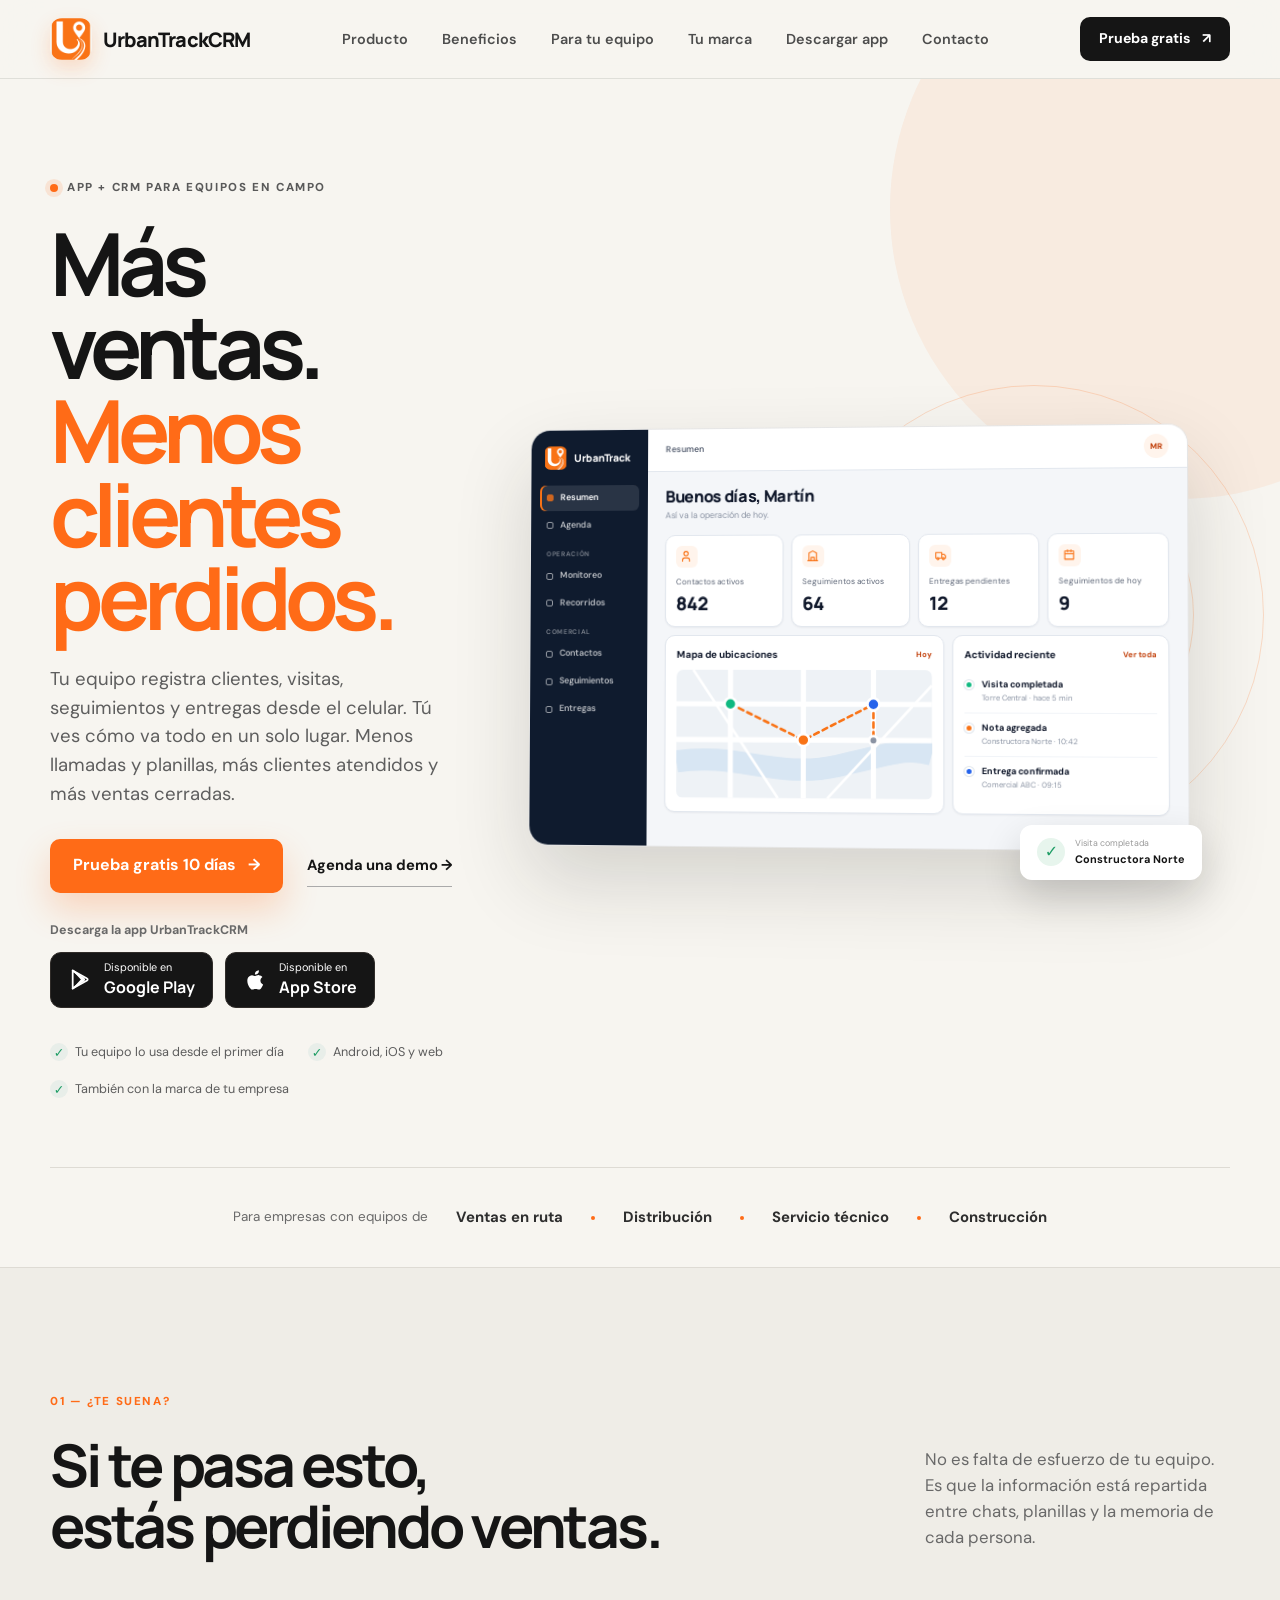
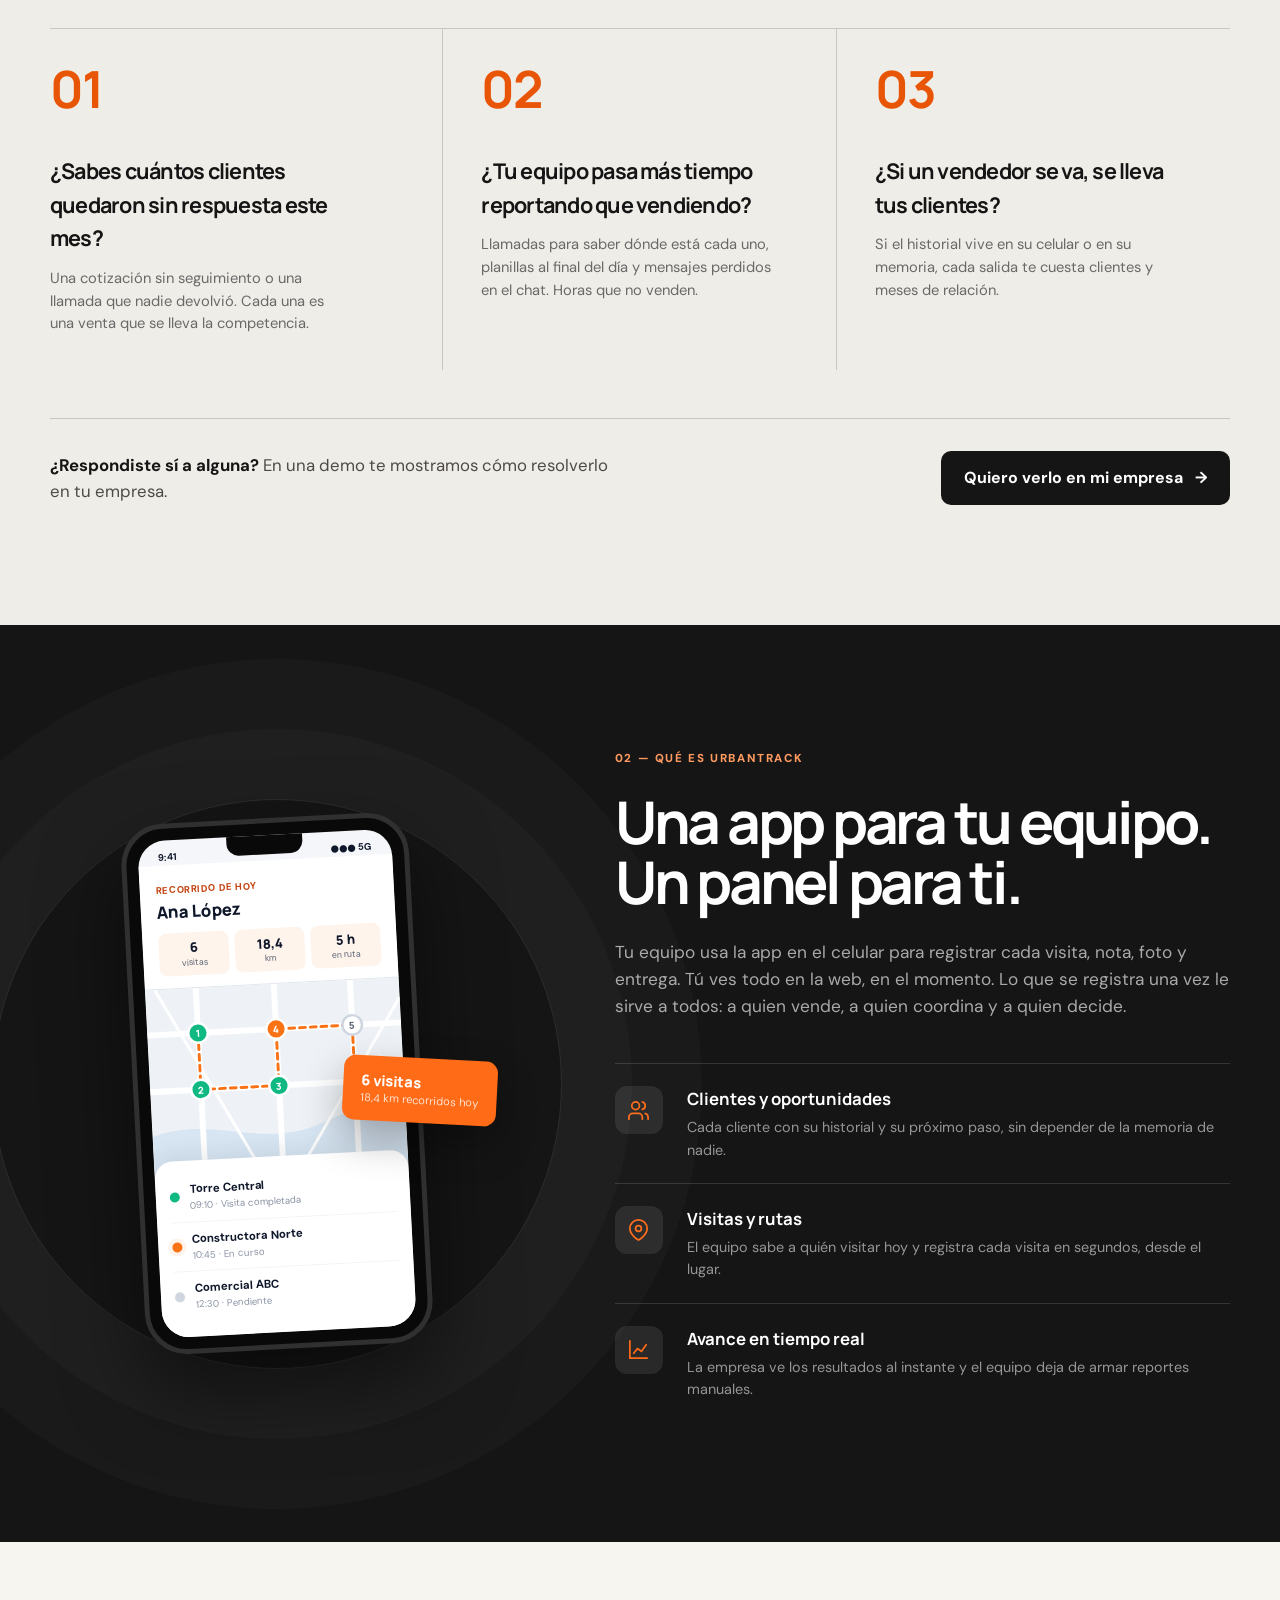
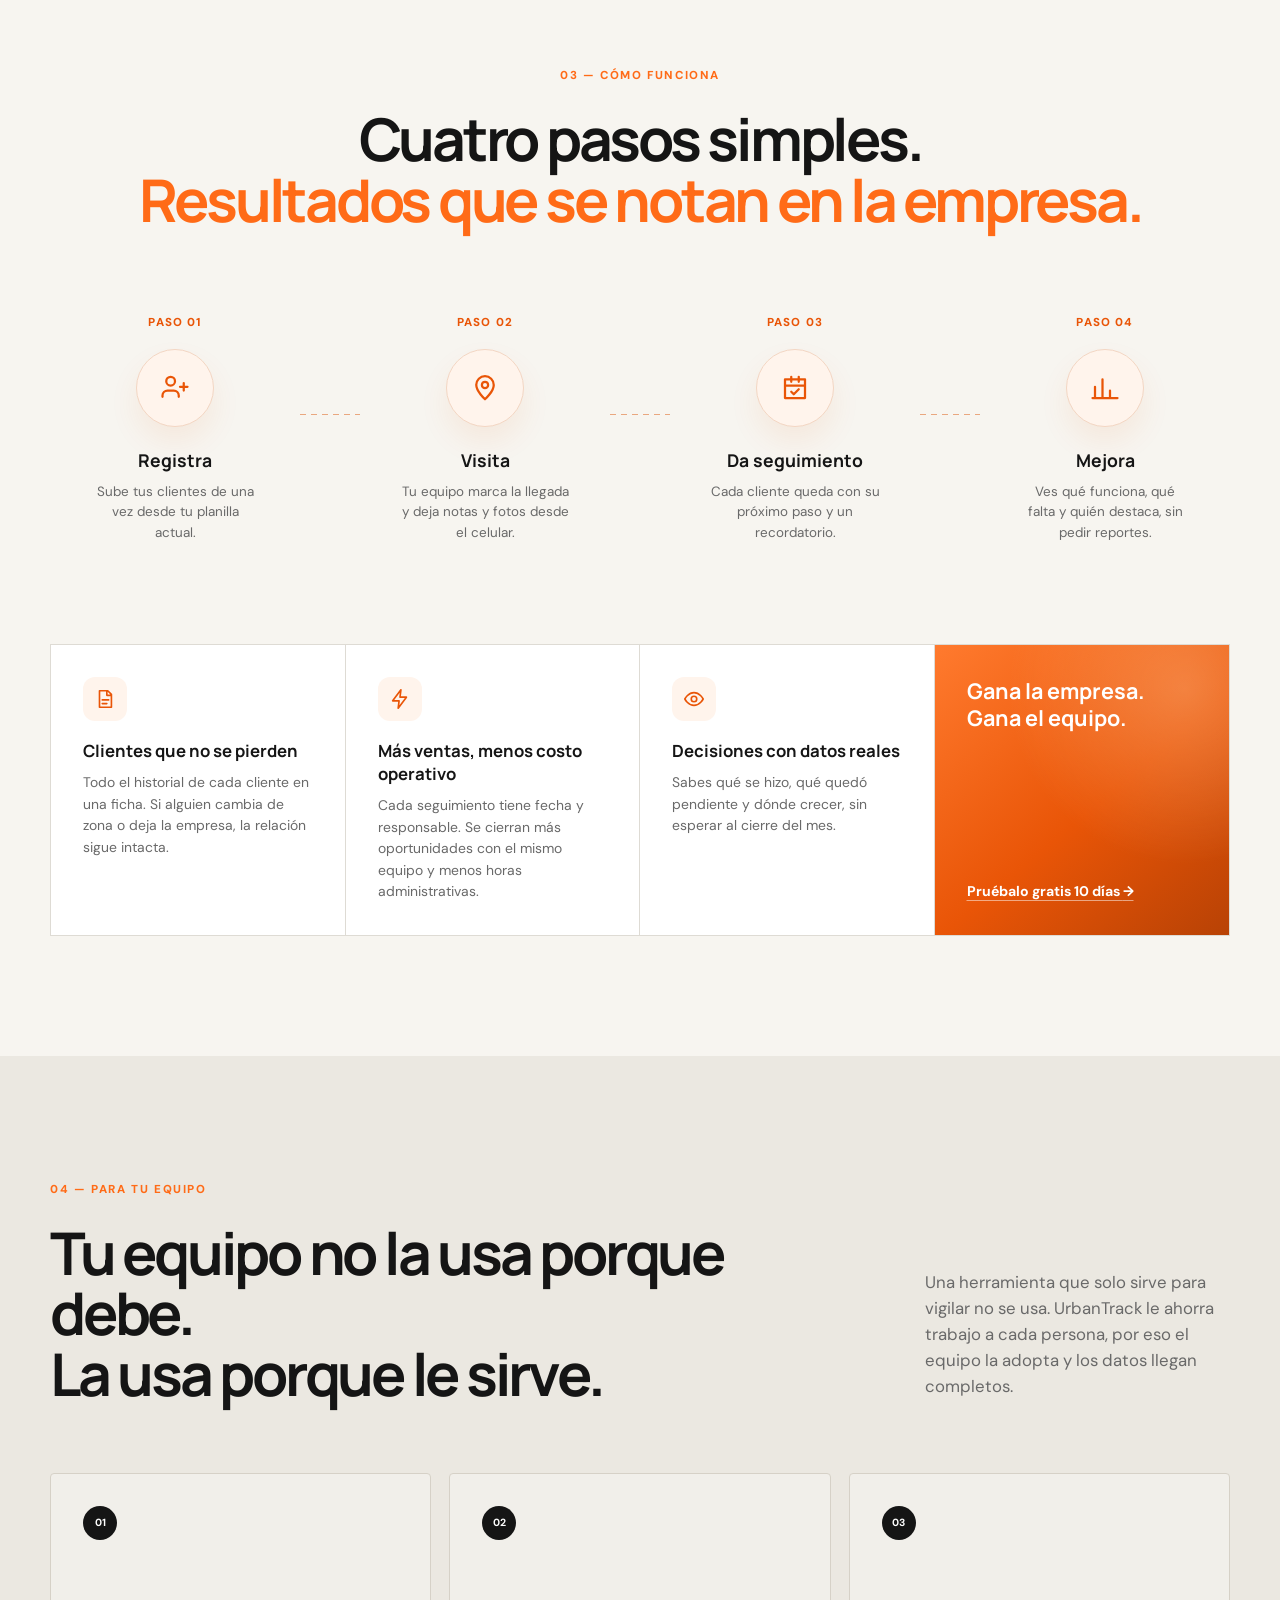
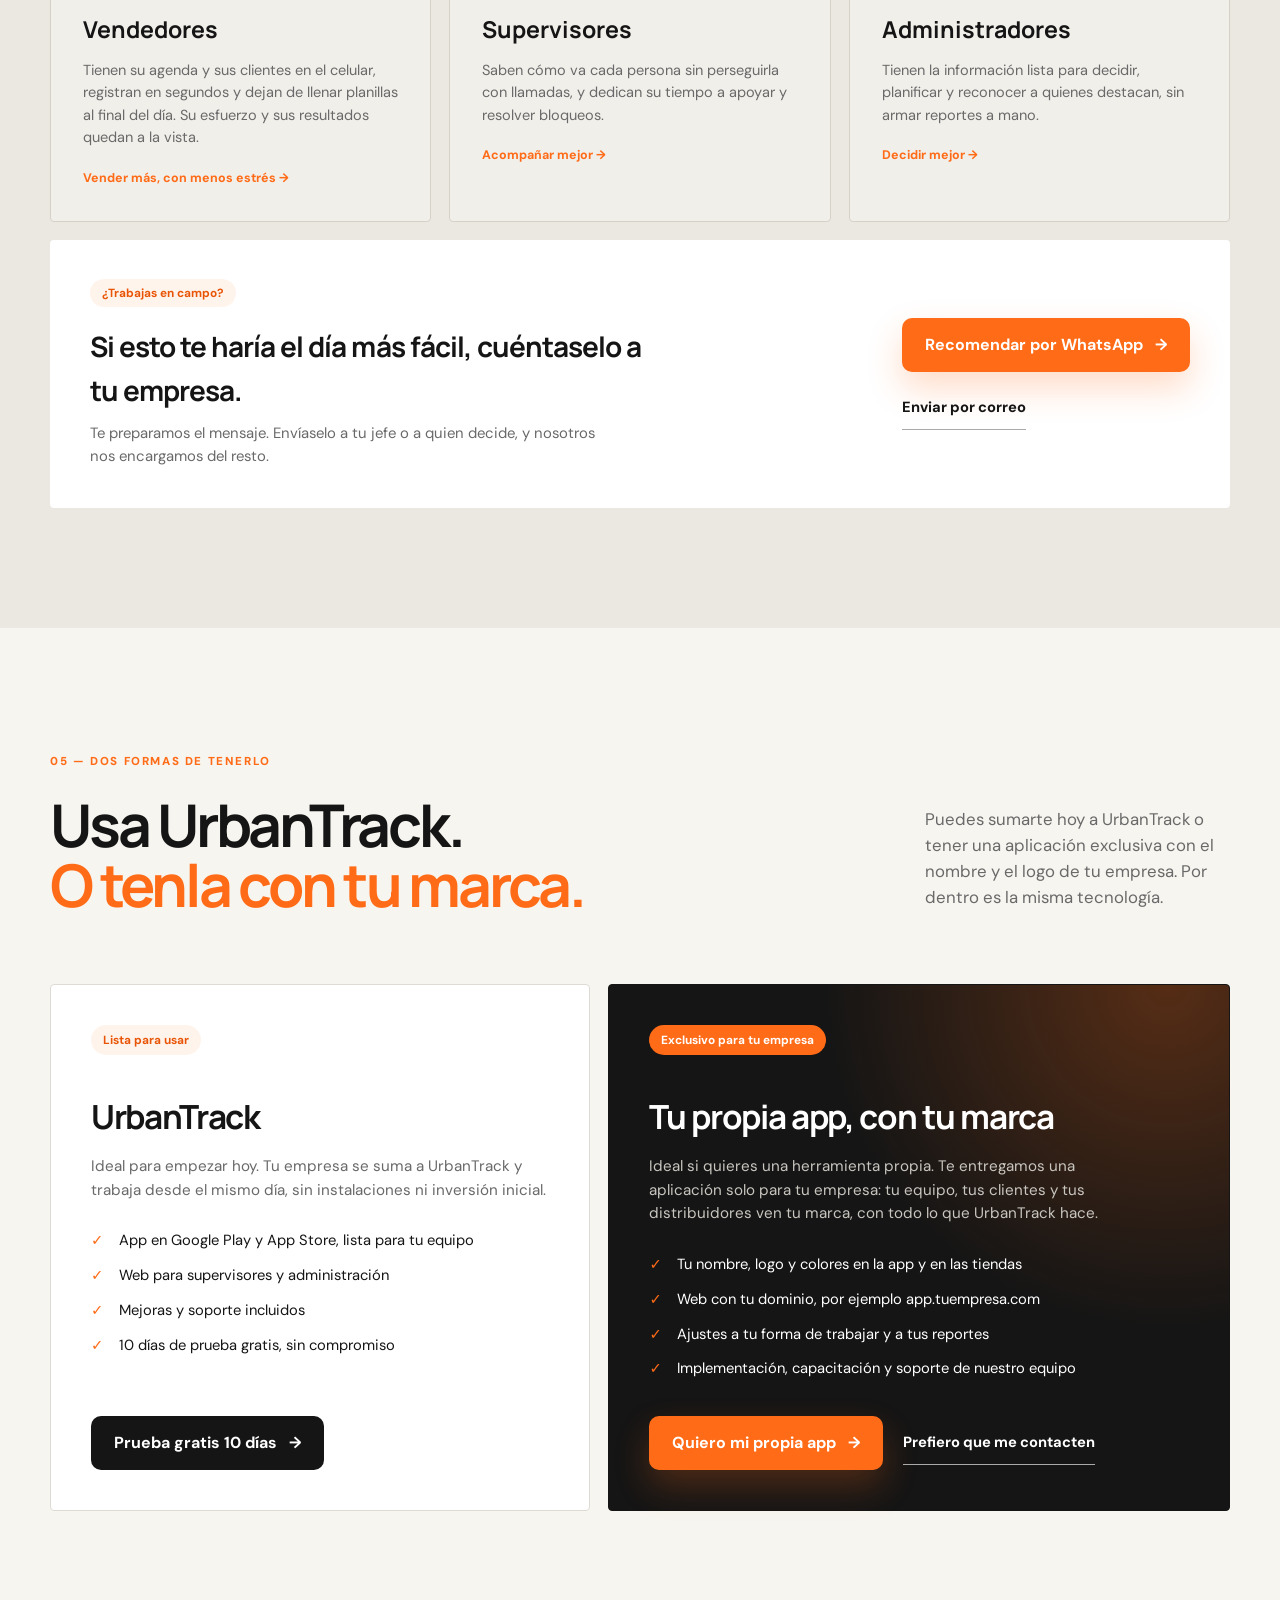
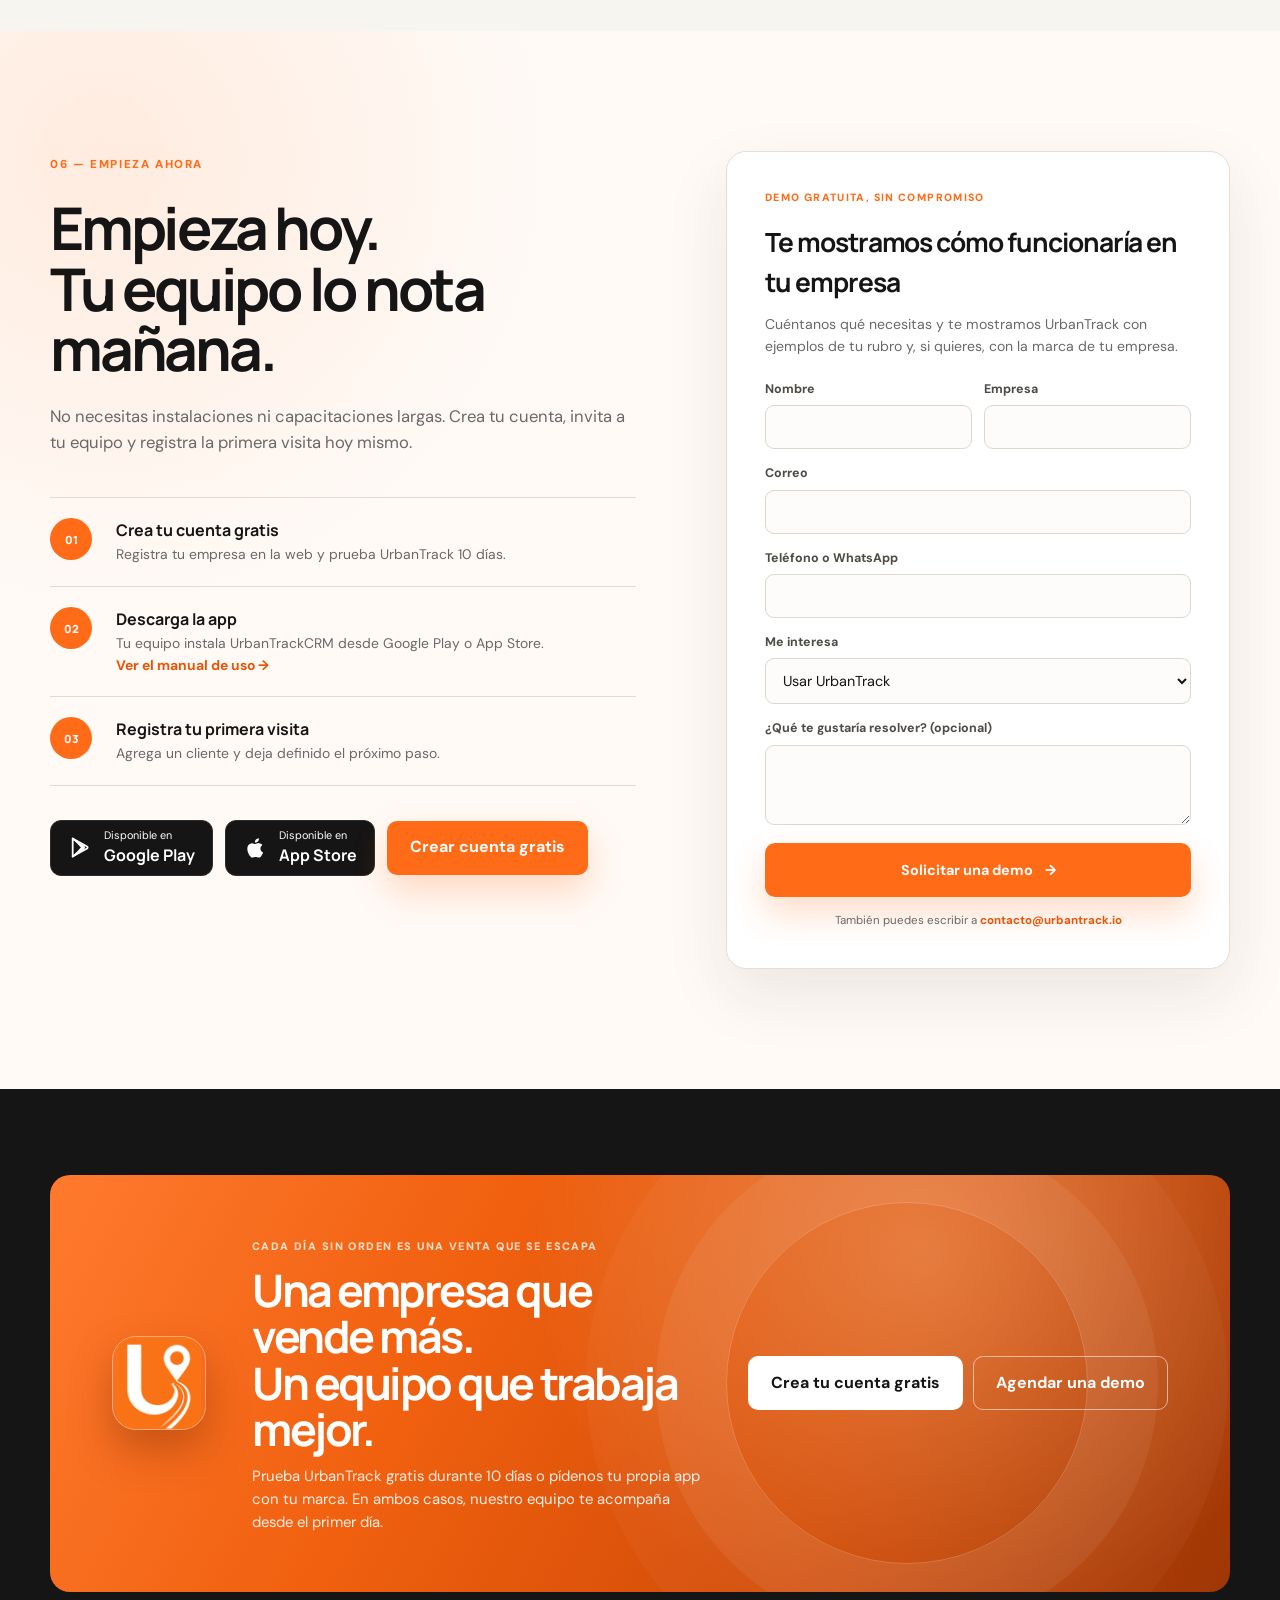
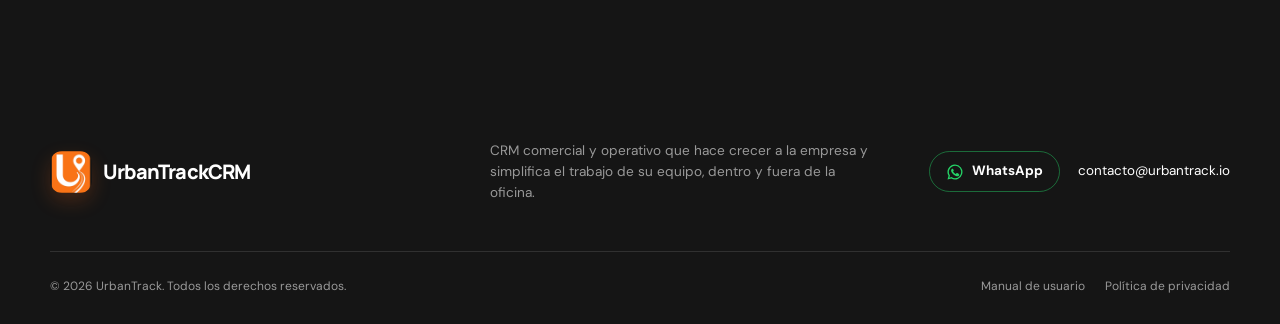
==== commit f8b5f6eb: "Agregar manual de usuario de la app móvil Página en manual/ con las pantallas reales de la app, sepa" ====
--- a/index.html
+++ b/index.html
@@ -631,7 +631,7 @@
                 <span>02</span>
                 <div>
                   <strong>Descarga la app</strong>
-                  <p>Tu equipo instala UrbanTrackCRM desde Google Play o App Store.</p>
+                  <p>Tu equipo instala UrbanTrackCRM desde Google Play o App Store. <a class="manual-link" href="manual/">Ver el manual de uso <span aria-hidden="true">→</span></a></p>
                 </div>
               </li>
               <li>
@@ -793,7 +793,7 @@
       </div>
       <div class="container footer-bottom">
         <span>© 2026 UrbanTrack. Todos los derechos reservados.</span
-        ><a href="privacy.html">Política de privacidad</a>
+        ><span class="footer-links"><a href="manual/">Manual de usuario</a><a href="privacy.html">Política de privacidad</a></span>
       </div>
     </footer>
     <script src="config.js"></script>
--- a/styles.css
+++ b/styles.css
@@ -1628,6 +1628,18 @@
   border-top: 1px solid #303030;
   font-size: 0.75rem;
 }
+.footer-links {
+  display: inline-flex;
+  gap: 20px;
+}
+.manual-link {
+  color: var(--orange-dark);
+  font-weight: 700;
+  white-space: nowrap;
+}
+.manual-link:hover {
+  text-decoration: underline;
+}
 .footer-bottom a:hover {
   color: #fff;
 }
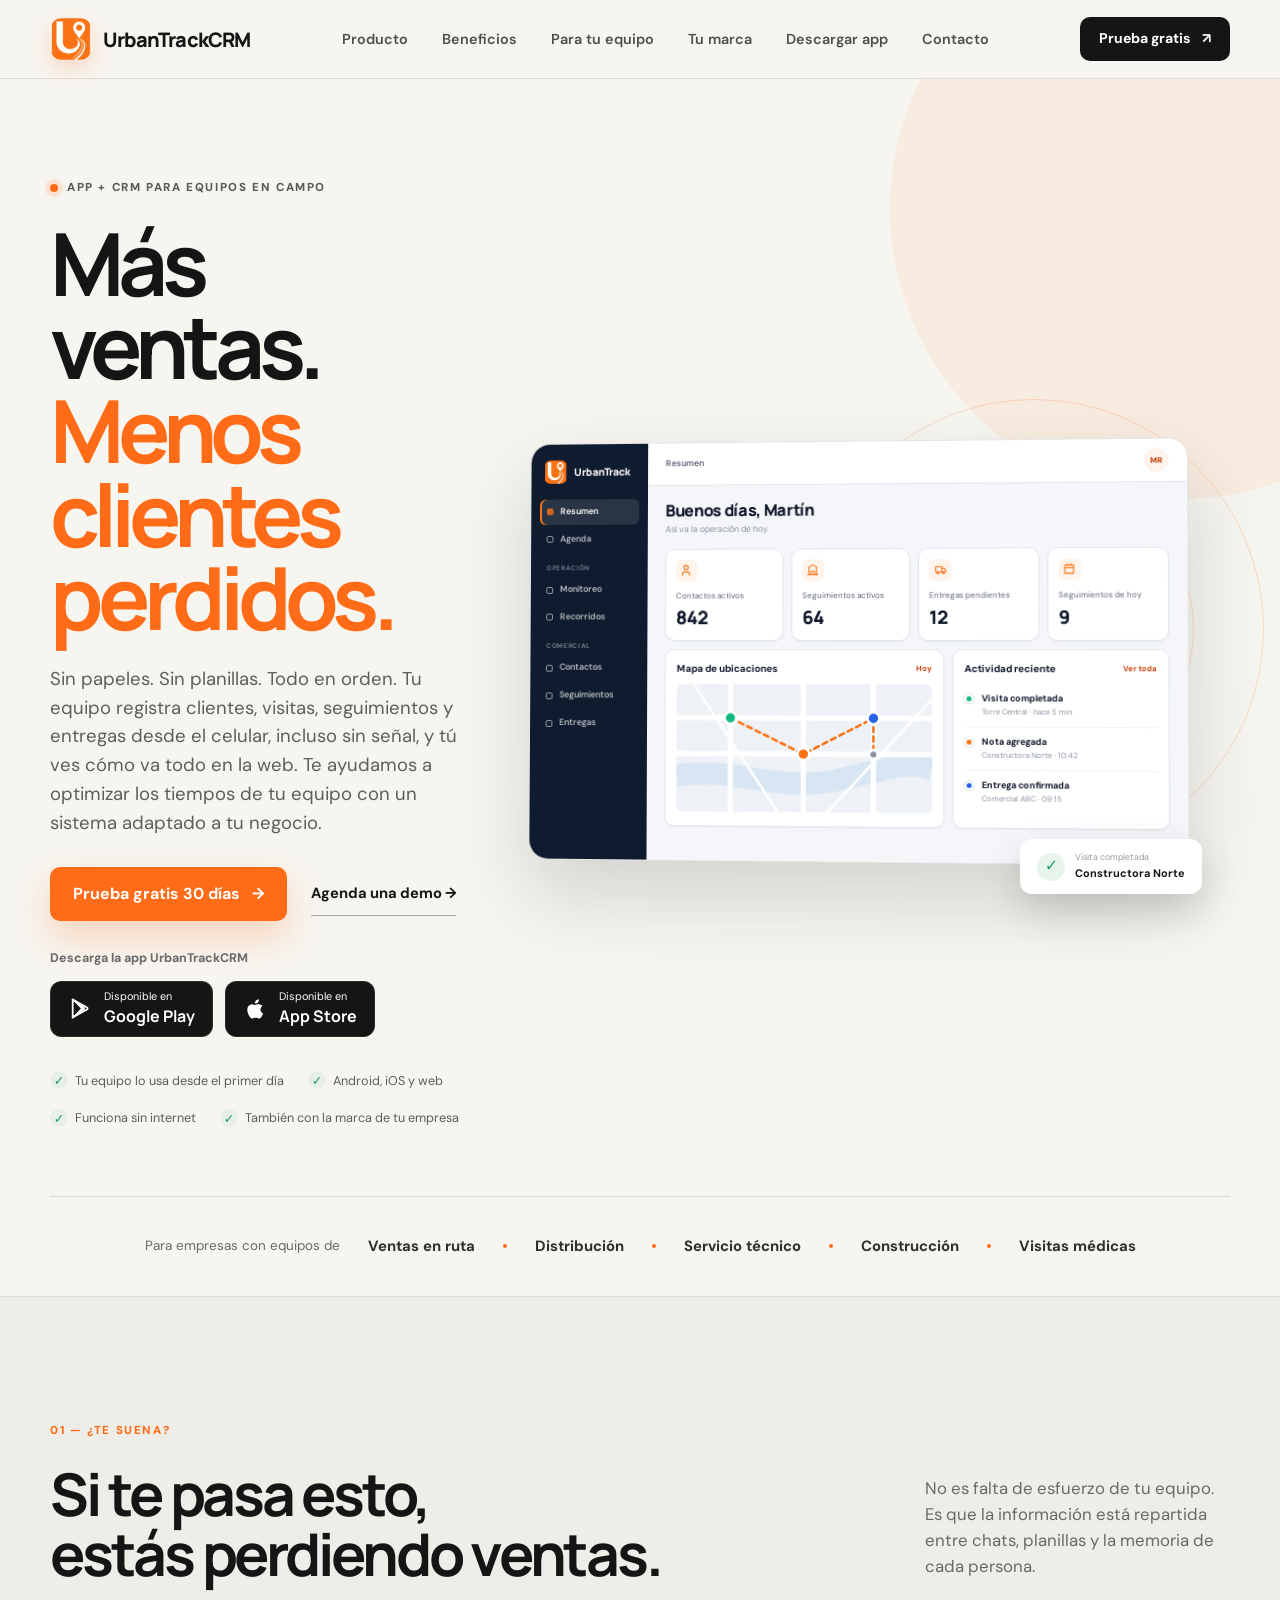
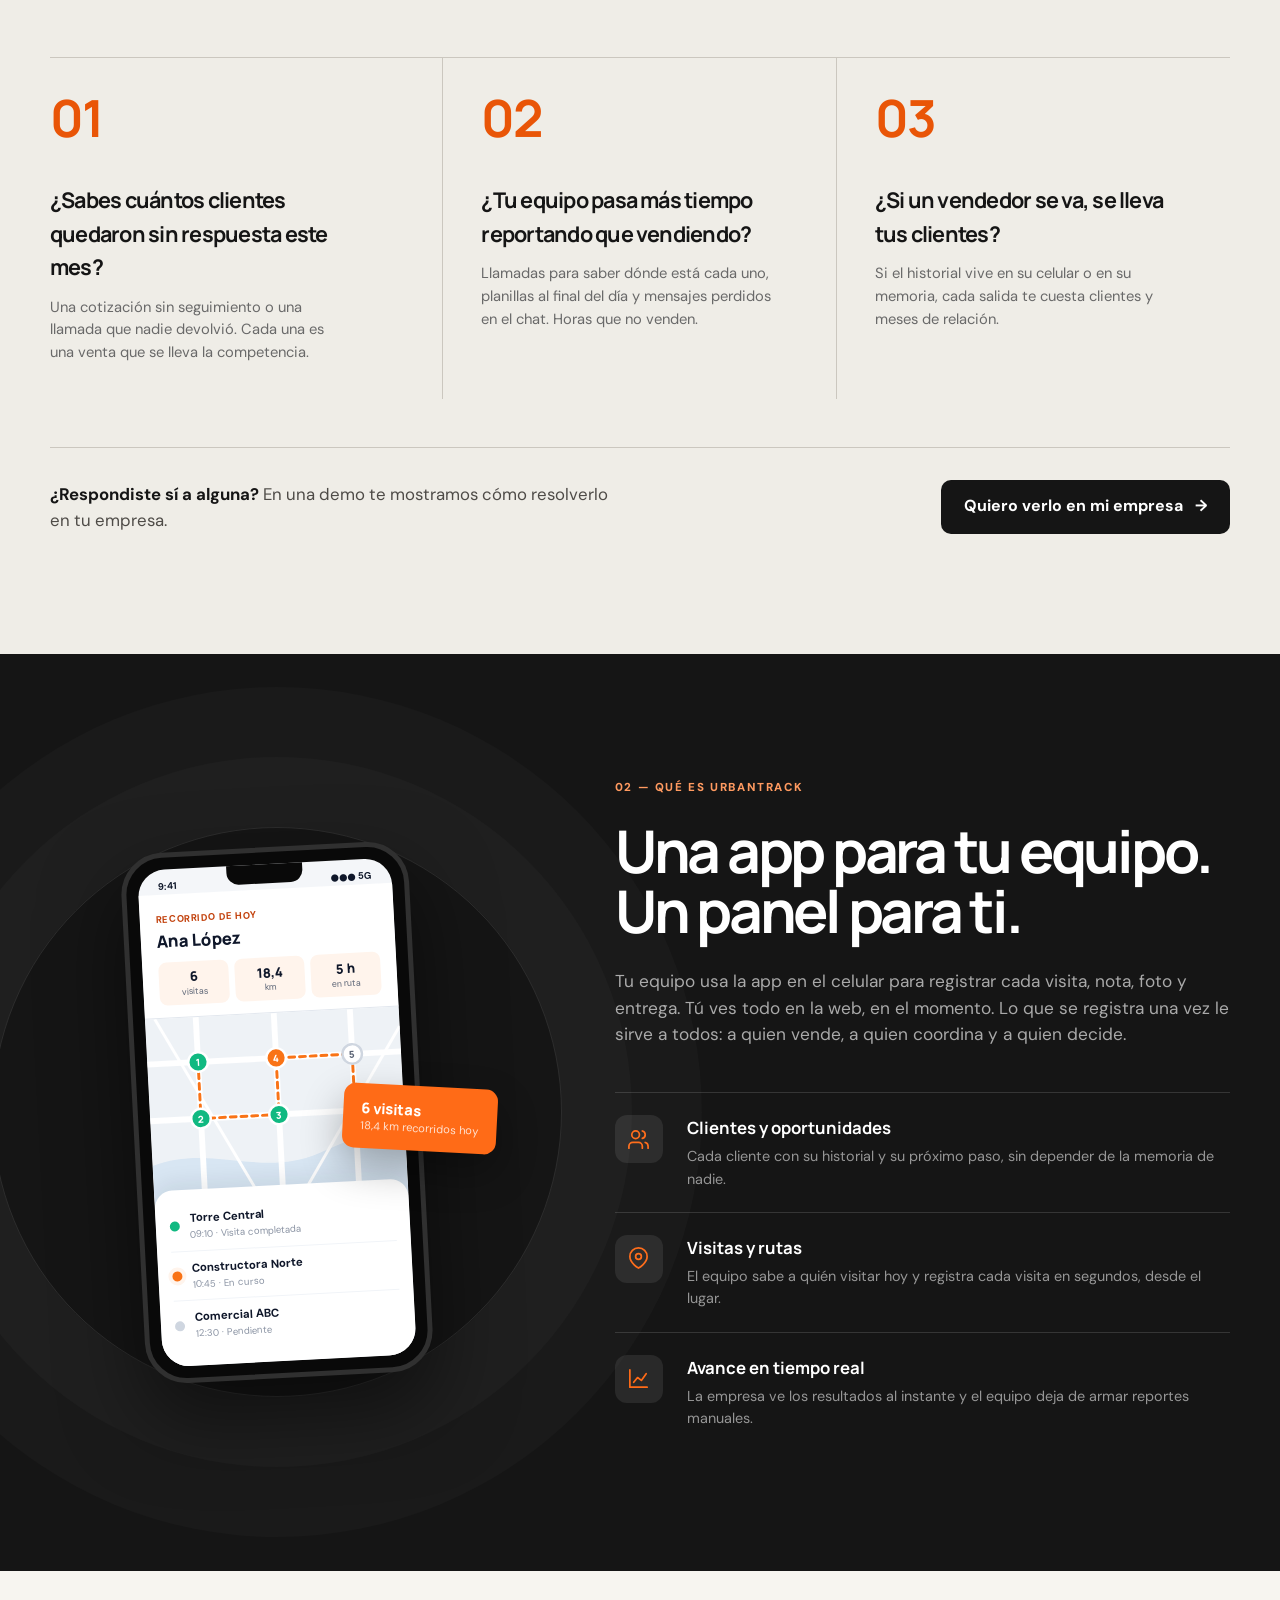
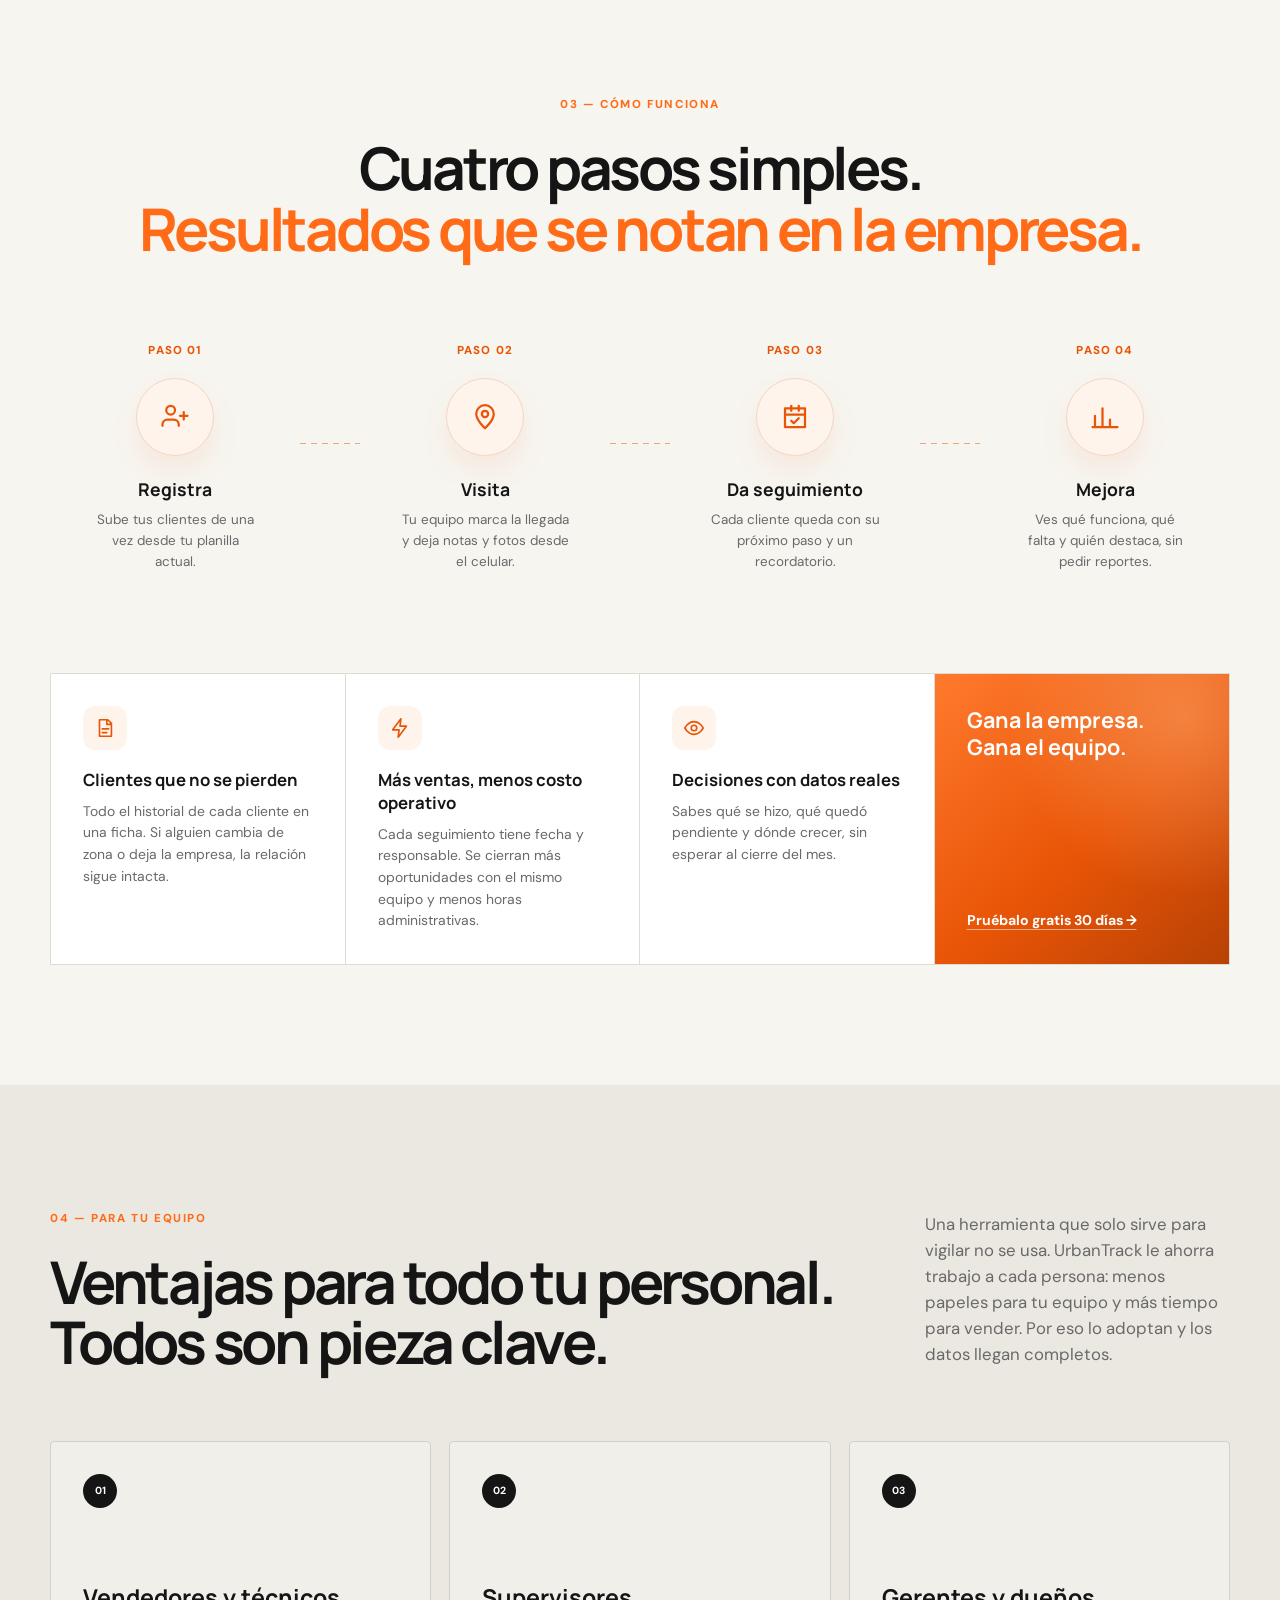
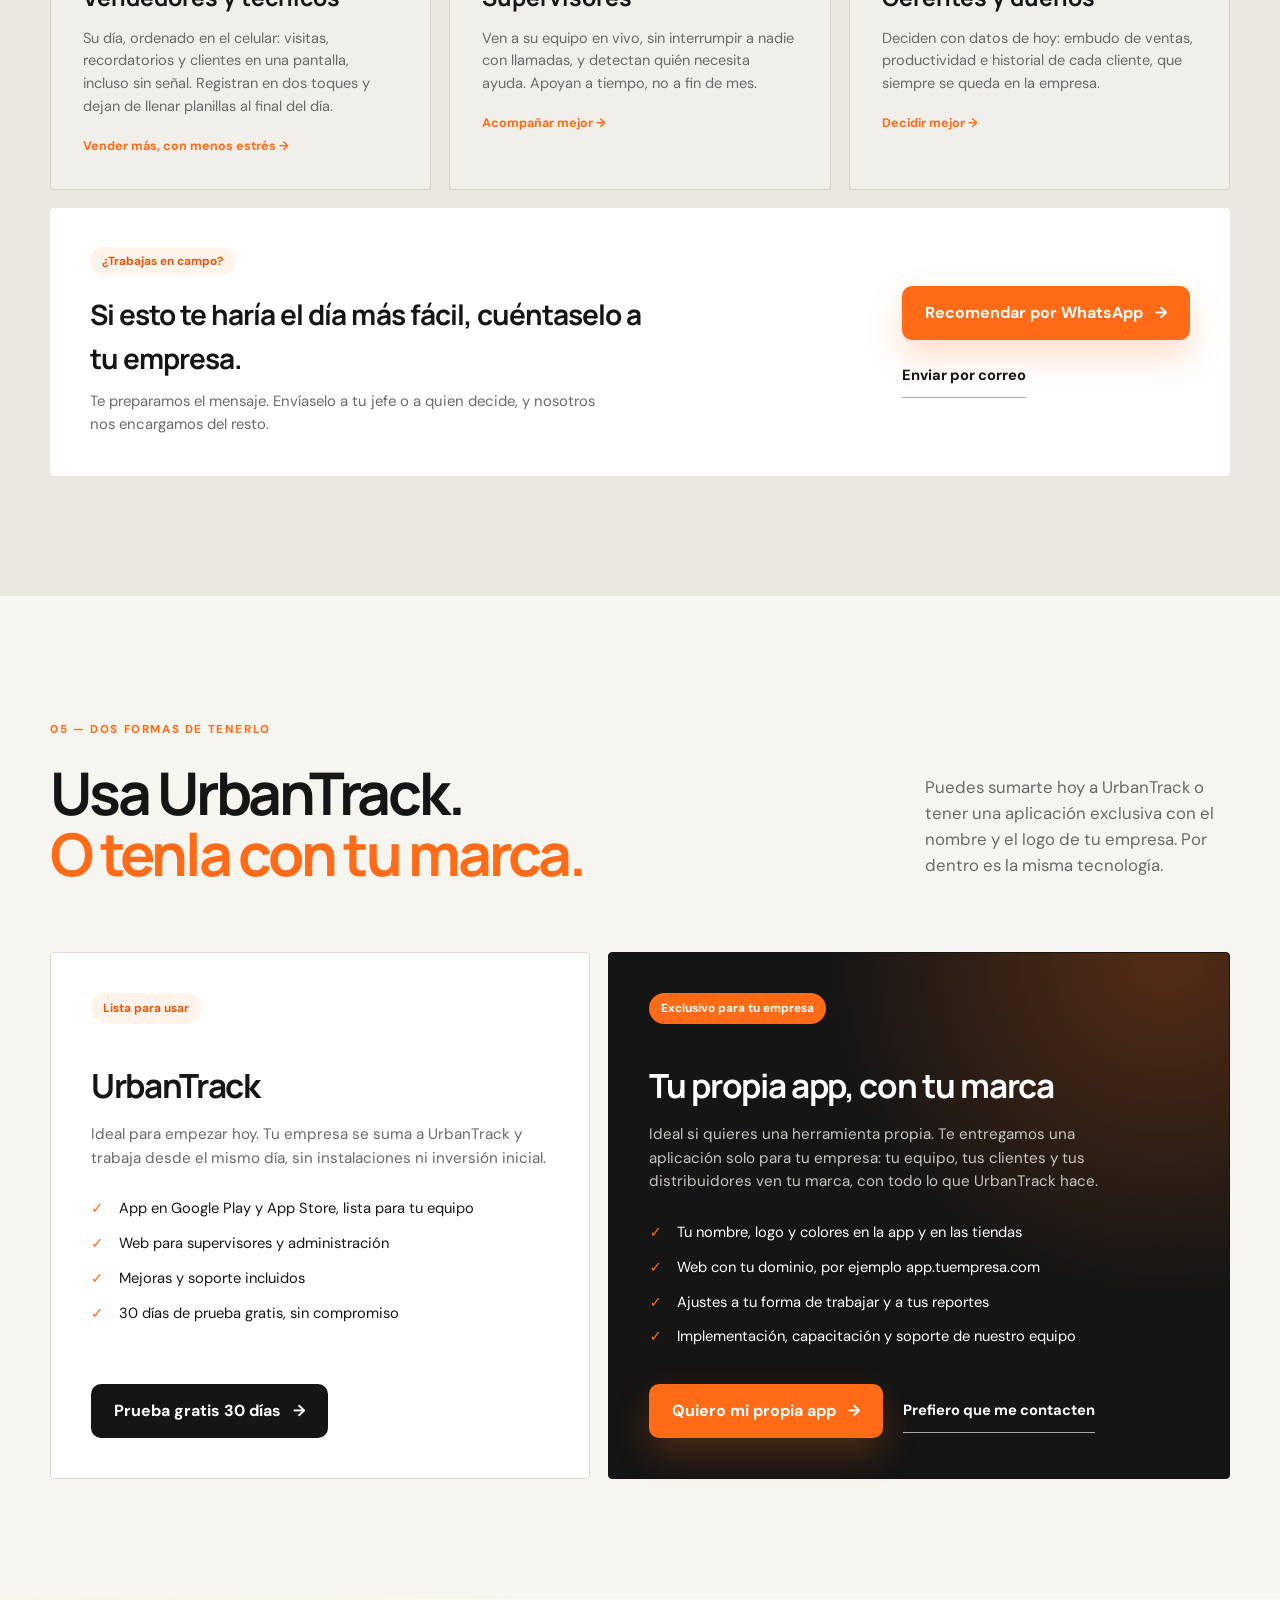
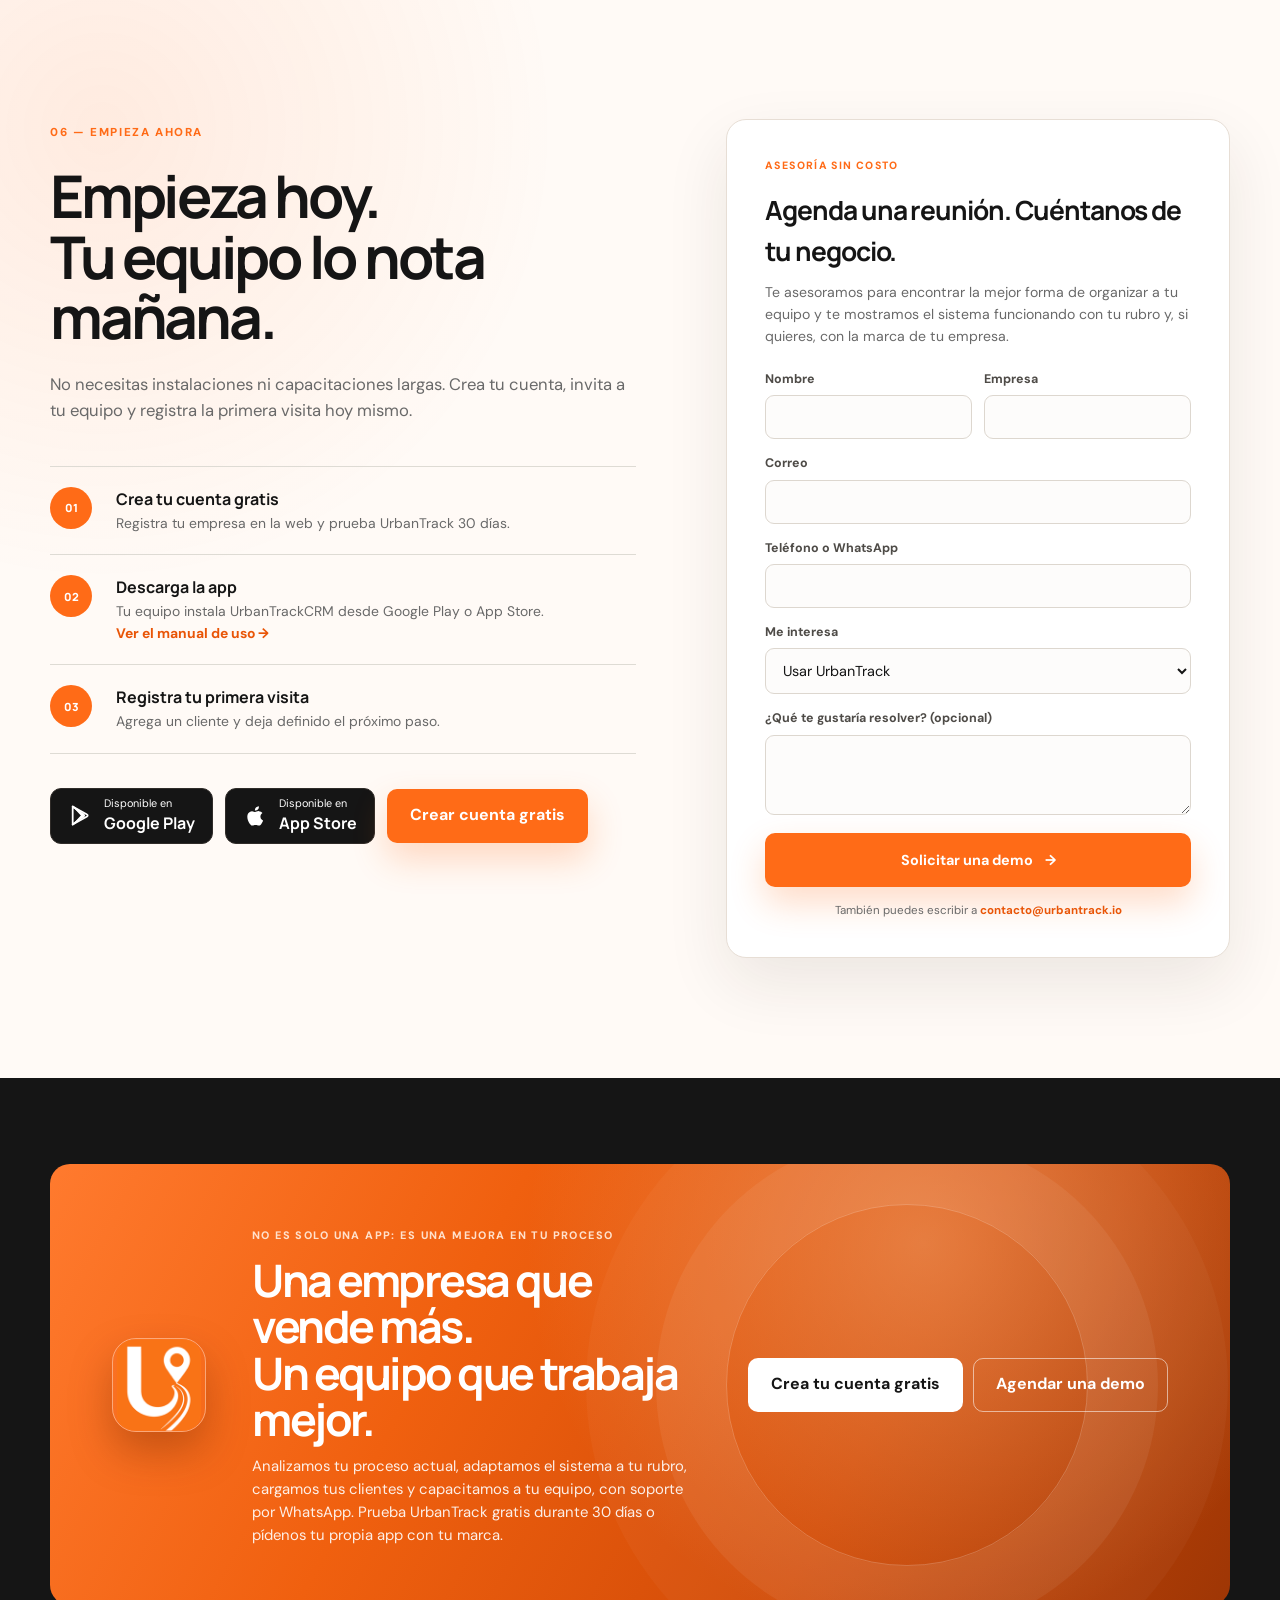
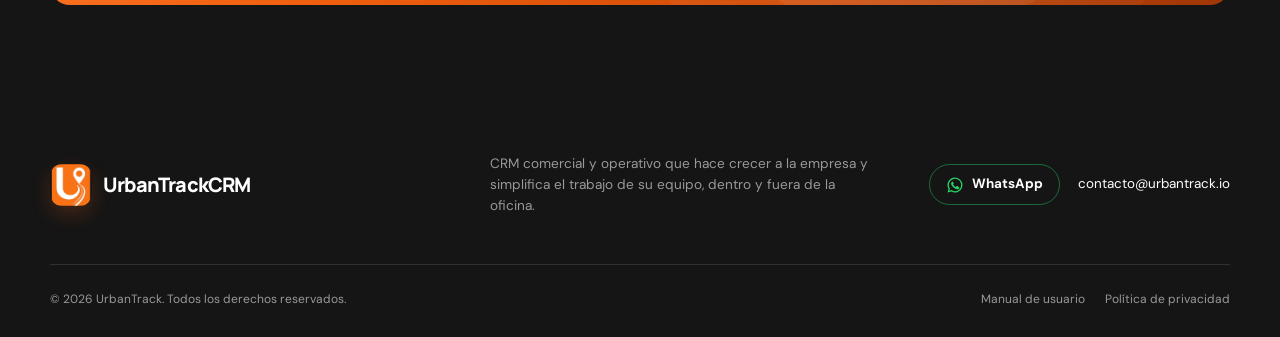
==== commit 1eb5fd43: "Prueba gratis de 30 días y textos del material de la feria" ====
--- a/index.html
+++ b/index.html
@@ -77,14 +77,15 @@
             <div class="eyebrow"><span></span> App + CRM para equipos en campo</div>
             <h1>Más ventas.<br /><em>Menos clientes perdidos.</em></h1>
             <p>
-              Tu equipo registra clientes, visitas, seguimientos y entregas
-              desde el celular. Tú ves cómo va todo en un solo lugar. Menos
-              llamadas y planillas, más clientes atendidos y más ventas
-              cerradas.
+              Sin papeles. Sin planillas. Todo en orden. Tu equipo registra
+              clientes, visitas, seguimientos y entregas desde el celular,
+              incluso sin señal, y tú ves cómo va todo en la web. Te ayudamos
+              a optimizar los tiempos de tu equipo con un sistema adaptado a
+              tu negocio.
             </p>
             <div class="hero-actions">
               <a class="button button-primary" href="https://app.urbantrack.io/trial-signup"
-                >Prueba gratis 10 días <span aria-hidden="true">→</span></a
+                >Prueba gratis 30 días <span aria-hidden="true">→</span></a
               >
               <a class="text-link" href="#contacto"
                 >Agenda una demo <span aria-hidden="true">→</span></a
@@ -125,6 +126,7 @@
             <div class="hero-proof" aria-label="Características principales">
               <span><i>✓</i> Tu equipo lo usa desde el primer día</span>
               <span><i>✓</i> Android, iOS y web</span>
+              <span><i>✓</i> Funciona sin internet</span>
               <span><i>✓</i> También con la marca de tu empresa</span>
             </div>
           </div>
@@ -235,7 +237,7 @@
         <div class="container hero-strip">
           <span>Para empresas con equipos de</span>
           <b>Ventas en ruta</b><i></i><b>Distribución</b><i></i><b>Servicio técnico</b><i></i
-          ><b>Construcción</b>
+          ><b>Construcción</b><i></i><b>Visitas médicas</b>
         </div>
       </section>
 
@@ -476,7 +478,7 @@
           <article class="outcome-accent">
             <strong>Gana la empresa.<br />Gana el equipo.</strong>
             <a href="https://app.urbantrack.io/trial-signup"
-              >Pruébalo gratis 10 días <span aria-hidden="true">→</span></a
+              >Pruébalo gratis 30 días <span aria-hidden="true">→</span></a
             >
           </article>
         </div>
@@ -486,22 +488,23 @@
         <div class="container split-heading">
           <div>
             <span class="section-index">04 — PARA TU EQUIPO</span>
-            <h2>Tu equipo no la usa porque debe.<br />La usa porque le sirve.</h2>
+            <h2>Ventajas para todo tu personal.<br />Todos son pieza clave.</h2>
           </div>
           <p>
             Una herramienta que solo sirve para vigilar no se usa. UrbanTrack
-            le ahorra trabajo a cada persona, por eso el equipo la adopta y
-            los datos llegan completos.
+            le ahorra trabajo a cada persona: menos papeles para tu equipo y
+            más tiempo para vender. Por eso lo adoptan y los datos llegan
+            completos.
           </p>
         </div>
         <div class="container team-grid">
           <article>
             <span class="role-number">01</span>
-            <h3>Vendedores</h3>
-            <p>
-              Tienen su agenda y sus clientes en el celular, registran en
-              segundos y dejan de llenar planillas al final del día. Su
-              esfuerzo y sus resultados quedan a la vista.
+            <h3>Vendedores y técnicos</h3>
+            <p>
+              Su día, ordenado en el celular: visitas, recordatorios y
+              clientes en una pantalla, incluso sin señal. Registran en dos
+              toques y dejan de llenar planillas al final del día.
             </p>
             <b>Vender más, con menos estrés →</b>
           </article>
@@ -509,17 +512,18 @@
             <span class="role-number">02</span>
             <h3>Supervisores</h3>
             <p>
-              Saben cómo va cada persona sin perseguirla con llamadas, y
-              dedican su tiempo a apoyar y resolver bloqueos.
+              Ven a su equipo en vivo, sin interrumpir a nadie con llamadas,
+              y detectan quién necesita ayuda. Apoyan a tiempo, no a fin de
+              mes.
             </p>
             <b>Acompañar mejor →</b>
           </article>
           <article>
             <span class="role-number">03</span>
-            <h3>Administradores</h3>
-            <p>
-              Tienen la información lista para decidir, planificar y reconocer
-              a quienes destacan, sin armar reportes a mano.
+            <h3>Gerentes y dueños</h3>
+            <p>
+              Deciden con datos de hoy: embudo de ventas, productividad e
+              historial de cada cliente, que siempre se queda en la empresa.
             </p>
             <b>Decidir mejor →</b>
           </article>
@@ -575,10 +579,10 @@
               <li>App en Google Play y App Store, lista para tu equipo</li>
               <li>Web para supervisores y administración</li>
               <li>Mejoras y soporte incluidos</li>
-              <li>10 días de prueba gratis, sin compromiso</li>
+              <li>30 días de prueba gratis, sin compromiso</li>
             </ul>
             <a class="button button-dark" href="https://app.urbantrack.io/trial-signup"
-              >Prueba gratis 10 días <span aria-hidden="true">→</span></a
+              >Prueba gratis 30 días <span aria-hidden="true">→</span></a
             >
           </article>
           <article class="plan-card plan-card-brand">
@@ -624,7 +628,7 @@
                 <span>01</span>
                 <div>
                   <strong>Crea tu cuenta gratis</strong>
-                  <p>Registra tu empresa en la web y prueba UrbanTrack 10 días.</p>
+                  <p>Registra tu empresa en la web y prueba UrbanTrack 30 días.</p>
                 </div>
               </li>
               <li>
@@ -681,11 +685,12 @@
             id="contacto"
             aria-labelledby="contact-title"
           >
-            <span class="form-kicker">DEMO GRATUITA, SIN COMPROMISO</span>
-            <h3 id="contact-title">Te mostramos cómo funcionaría en tu empresa</h3>
-            <p>
-              Cuéntanos qué necesitas y te mostramos UrbanTrack con ejemplos de
-              tu rubro y, si quieres, con la marca de tu empresa.
+            <span class="form-kicker">ASESORÍA SIN COSTO</span>
+            <h3 id="contact-title">Agenda una reunión. Cuéntanos de tu negocio.</h3>
+            <p>
+              Te asesoramos para encontrar la mejor forma de organizar a tu
+              equipo y te mostramos el sistema funcionando con tu rubro y, si
+              quieres, con la marca de tu empresa.
             </p>
             <div class="form-row">
               <label
@@ -746,12 +751,13 @@
             <img src="assets/logo-192.png" alt="" width="108" height="108" />
           </div>
           <div class="cta-copy">
-            <span>CADA DÍA SIN ORDEN ES UNA VENTA QUE SE ESCAPA</span>
+            <span>NO ES SOLO UNA APP: ES UNA MEJORA EN TU PROCESO</span>
             <h2>Una empresa que vende más.<br />Un equipo que trabaja mejor.</h2>
             <p>
-              Prueba UrbanTrack gratis durante 10 días o pídenos tu propia app
-              con tu marca. En ambos casos, nuestro equipo te acompaña desde el
-              primer día.
+              Analizamos tu proceso actual, adaptamos el sistema a tu rubro,
+              cargamos tus clientes y capacitamos a tu equipo, con soporte por
+              WhatsApp. Prueba UrbanTrack gratis durante 30 días o pídenos tu
+              propia app con tu marca.
             </p>
           </div>
           <div class="cta-actions">
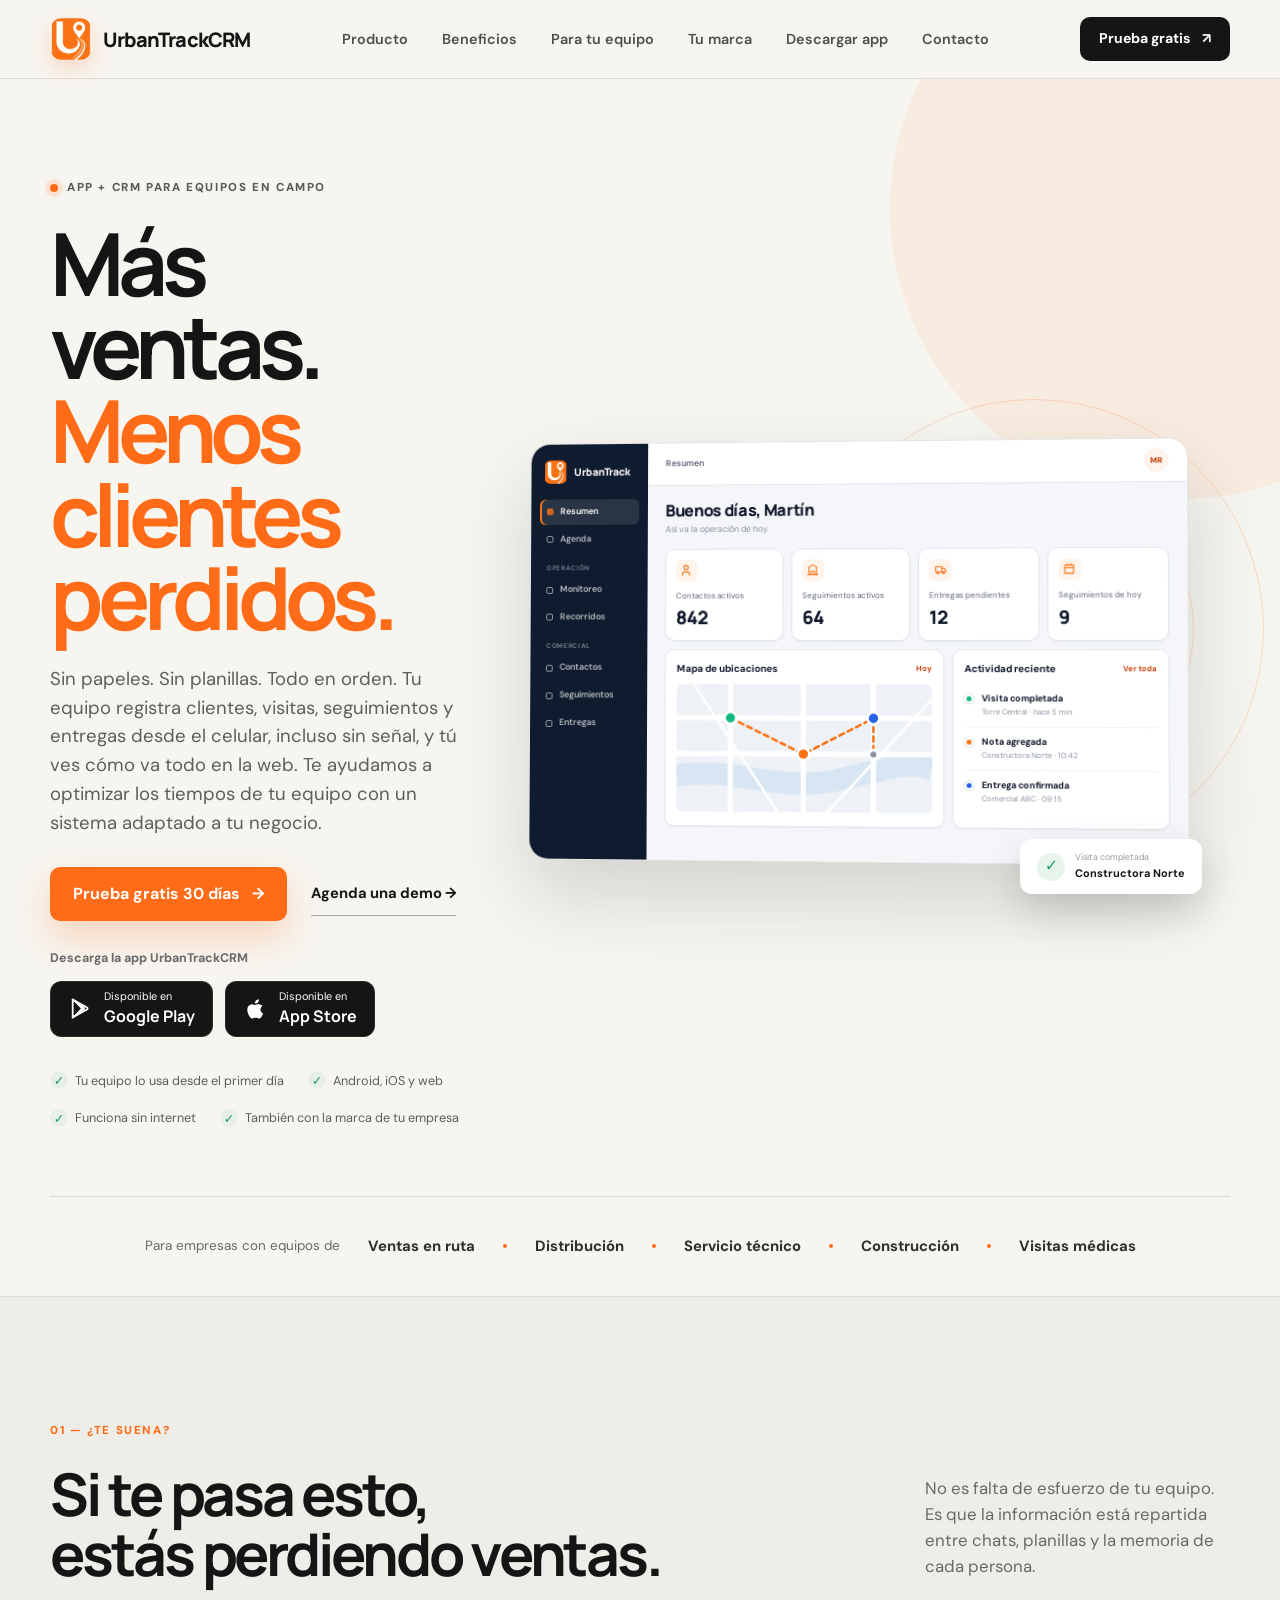
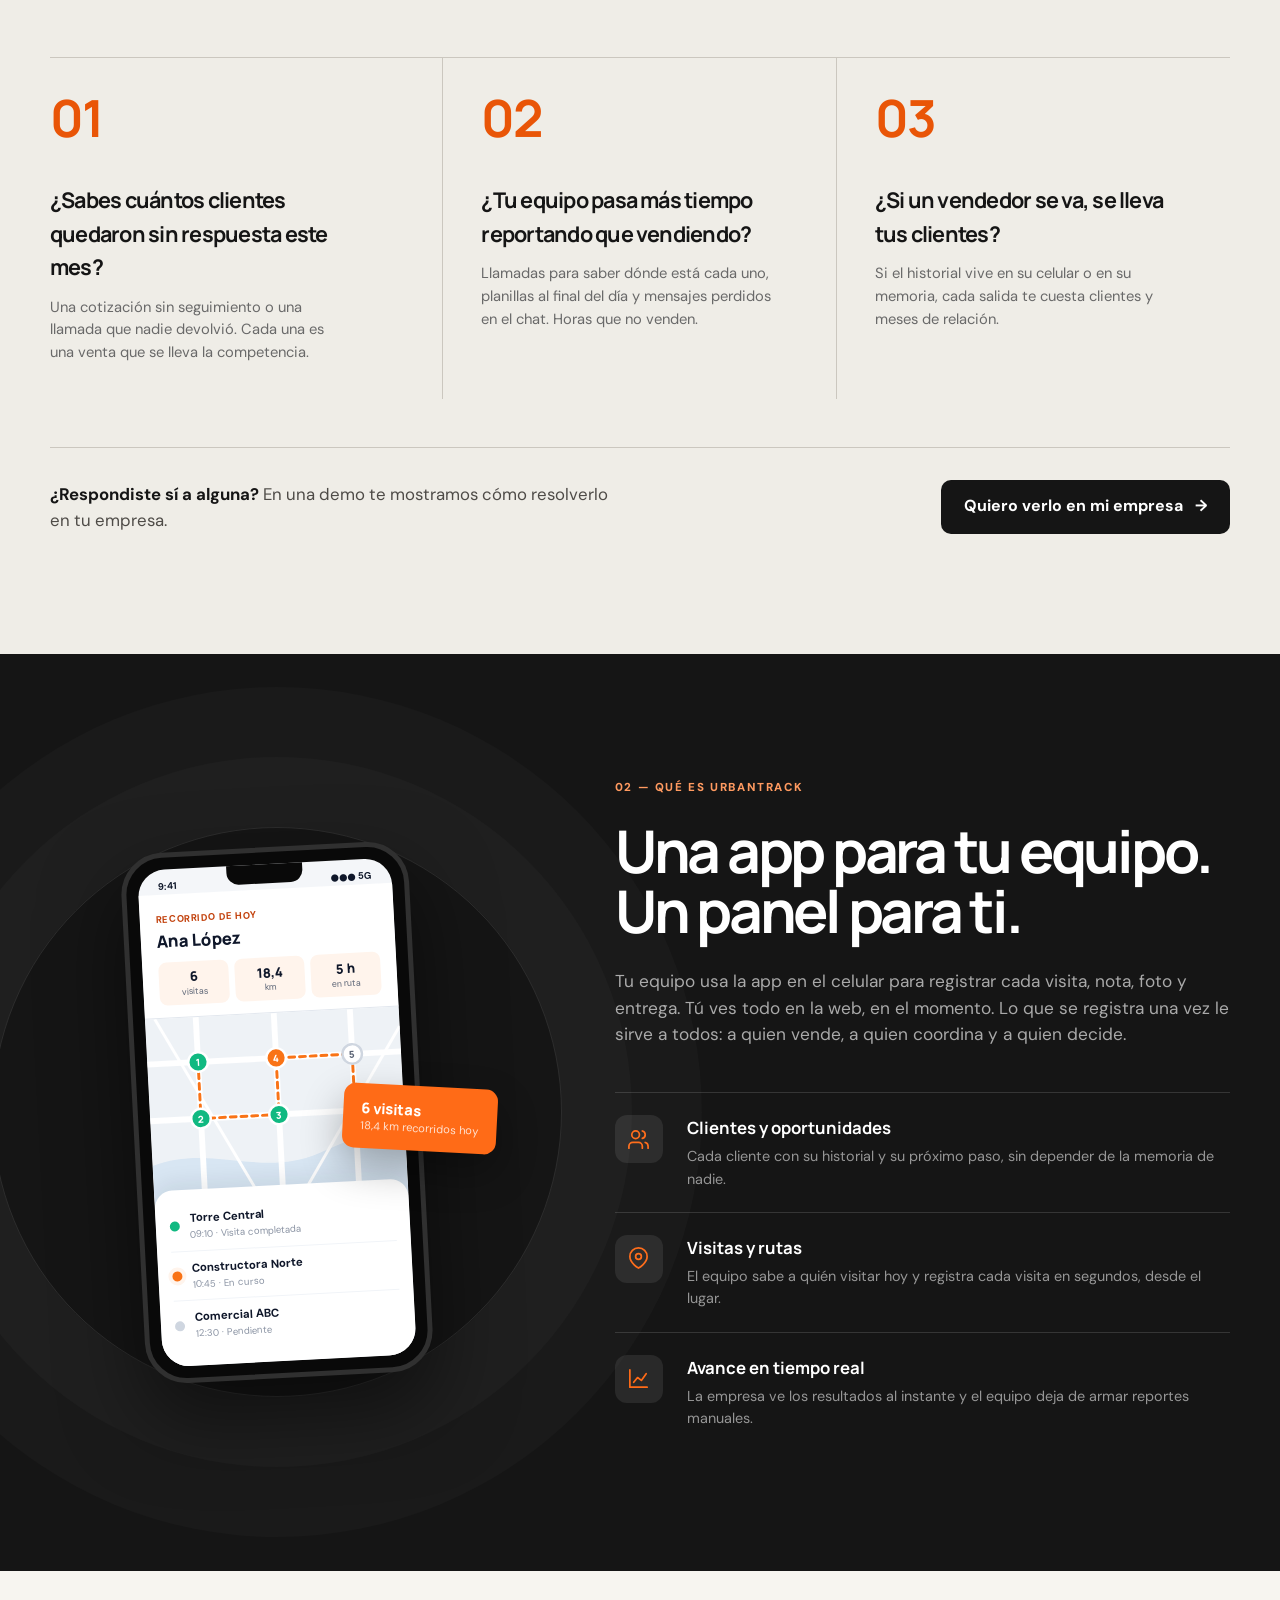
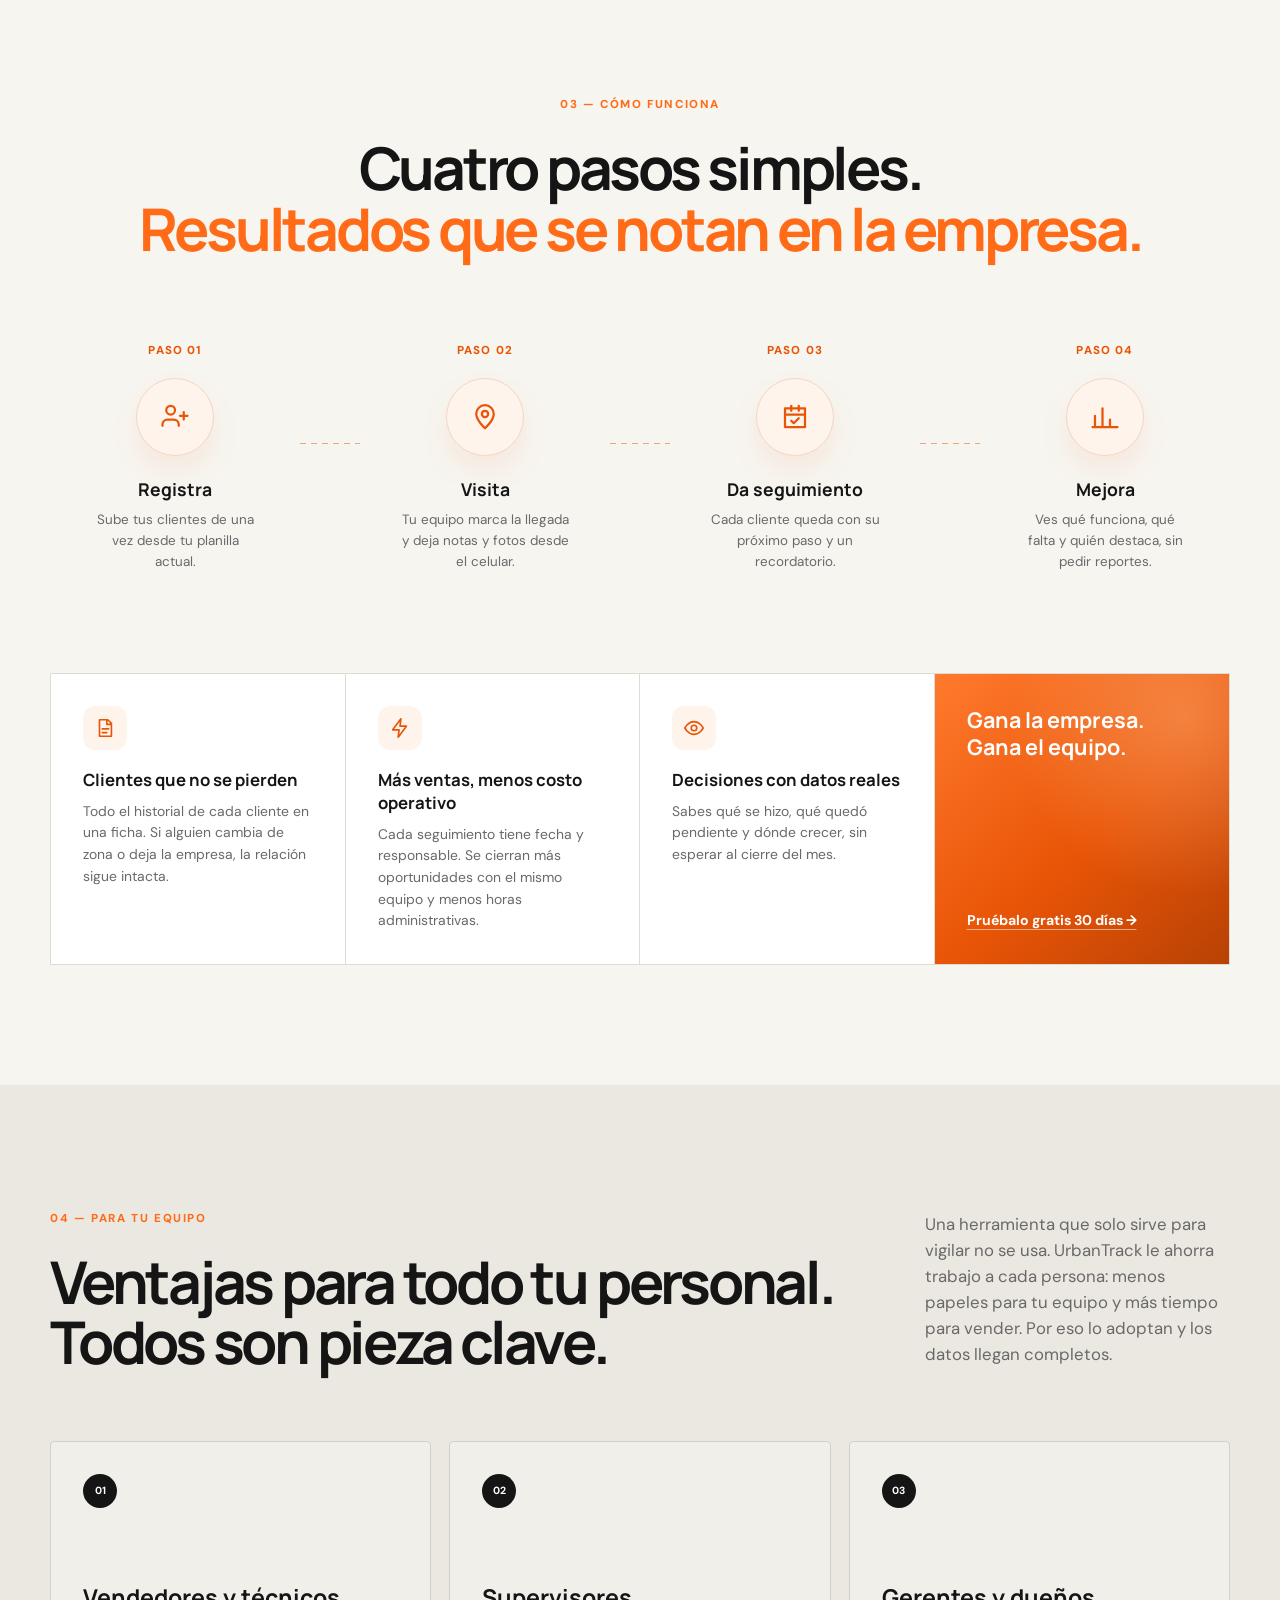
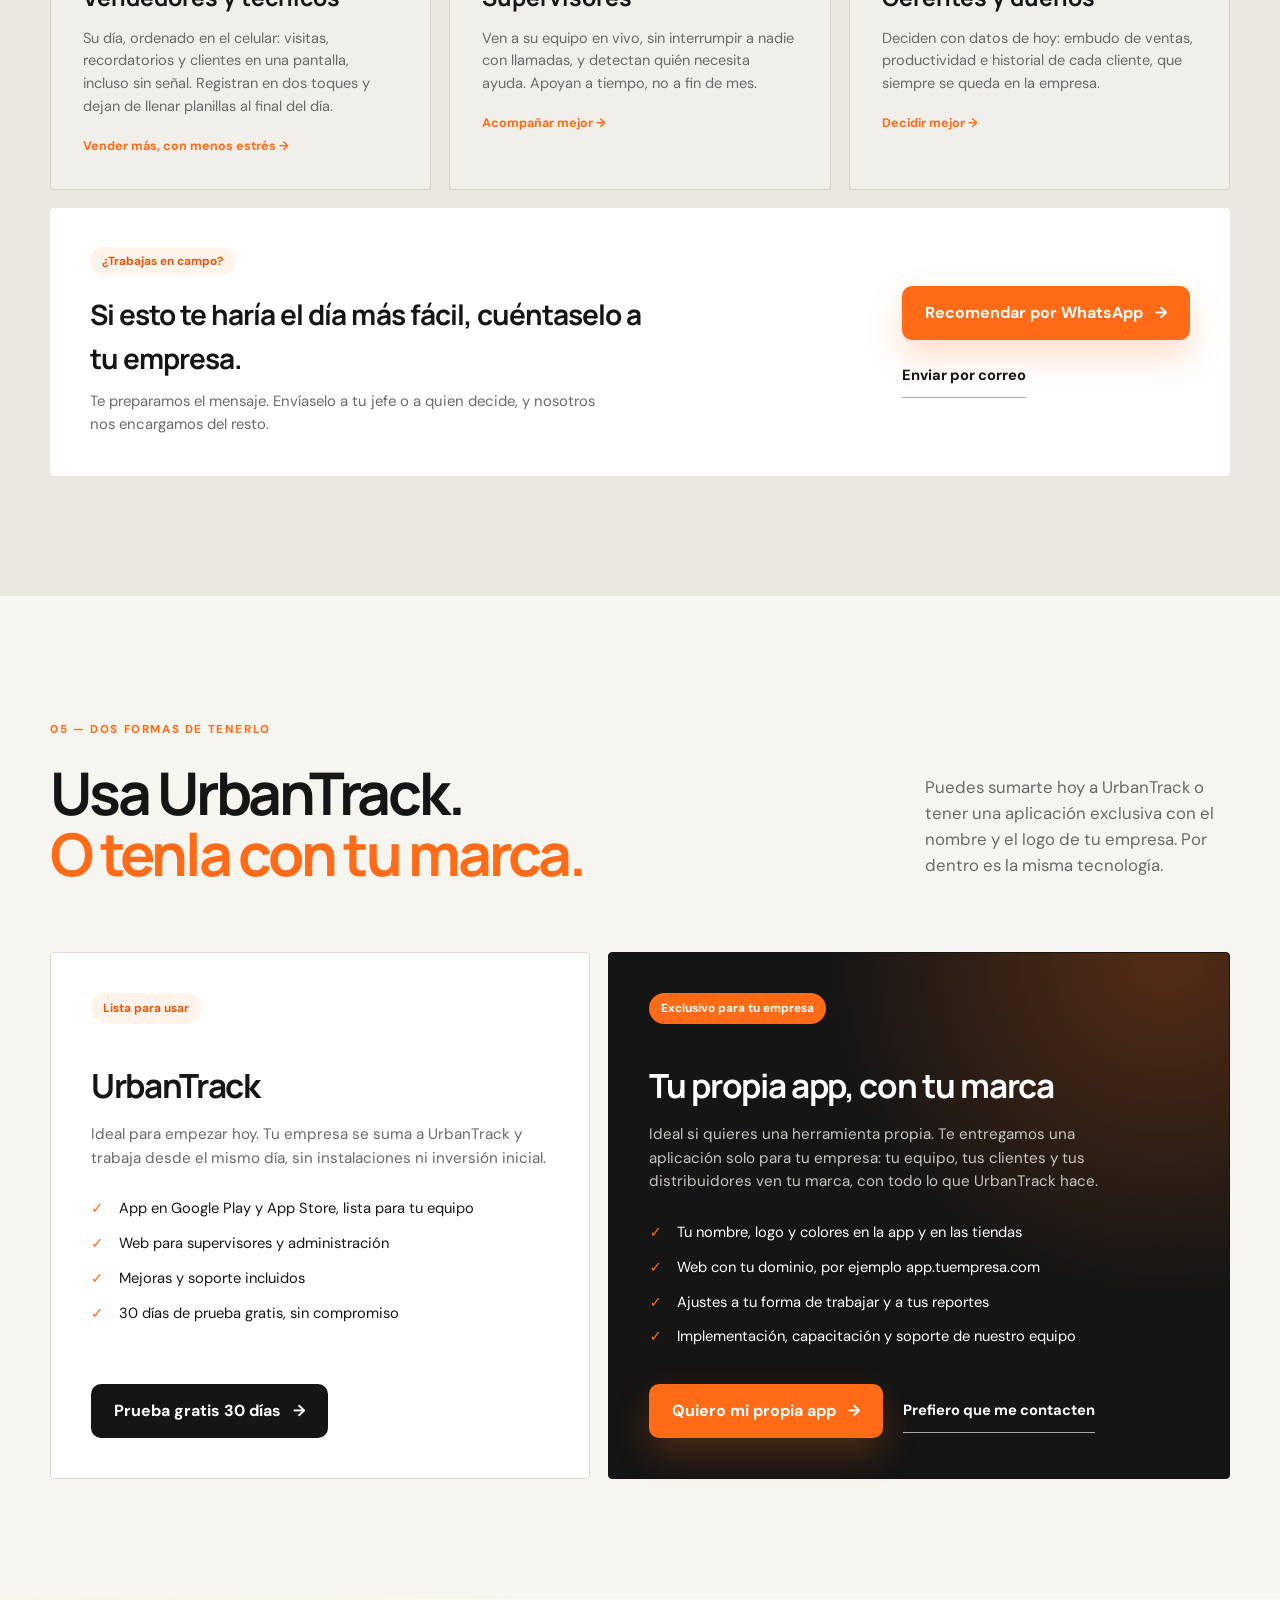
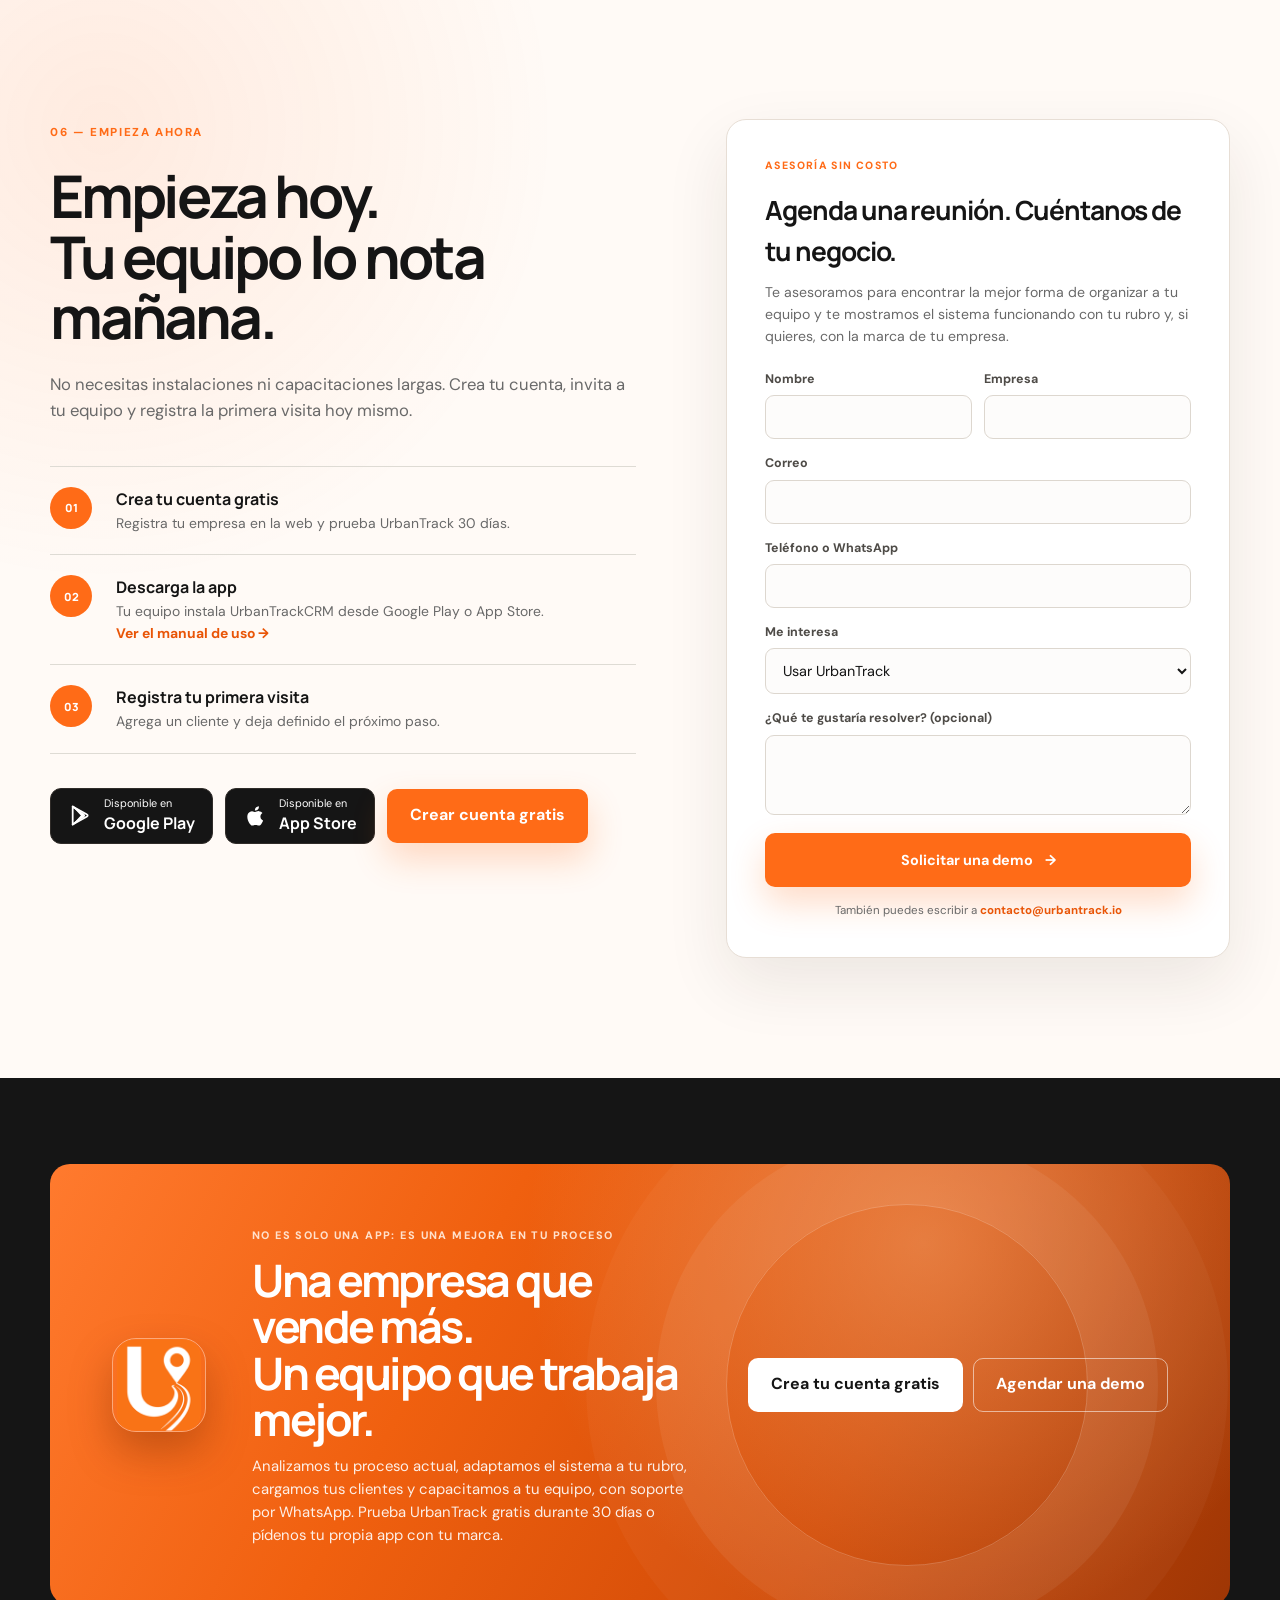
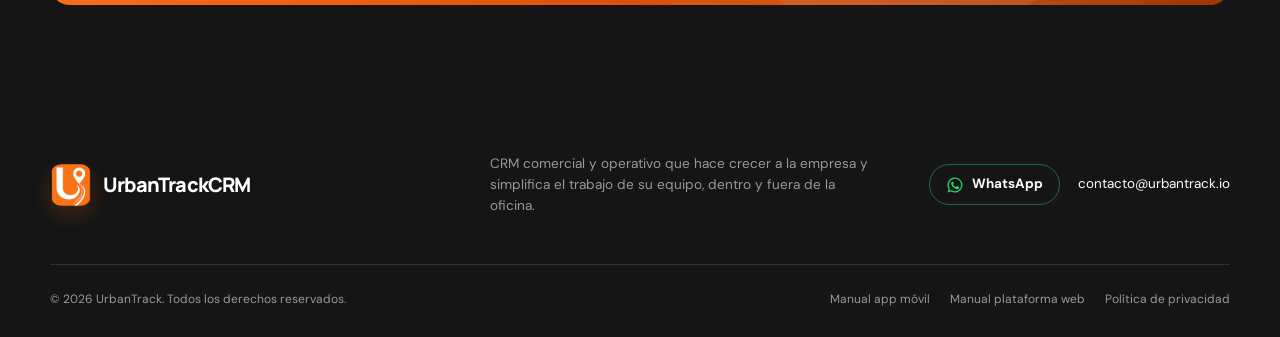
==== commit 5d392330: "Agregar el manual de usuario de la plataforma web El manual de la app móvil sigue en /manual/ y el d" ====
--- a/index.html
+++ b/index.html
@@ -799,7 +799,7 @@
       </div>
       <div class="container footer-bottom">
         <span>© 2026 UrbanTrack. Todos los derechos reservados.</span
-        ><span class="footer-links"><a href="manual/">Manual de usuario</a><a href="privacy.html">Política de privacidad</a></span>
+        ><span class="footer-links"><a href="manual/">Manual app móvil</a><a href="manual/web/">Manual plataforma web</a><a href="privacy.html">Política de privacidad</a></span>
       </div>
     </footer>
     <script src="config.js"></script>
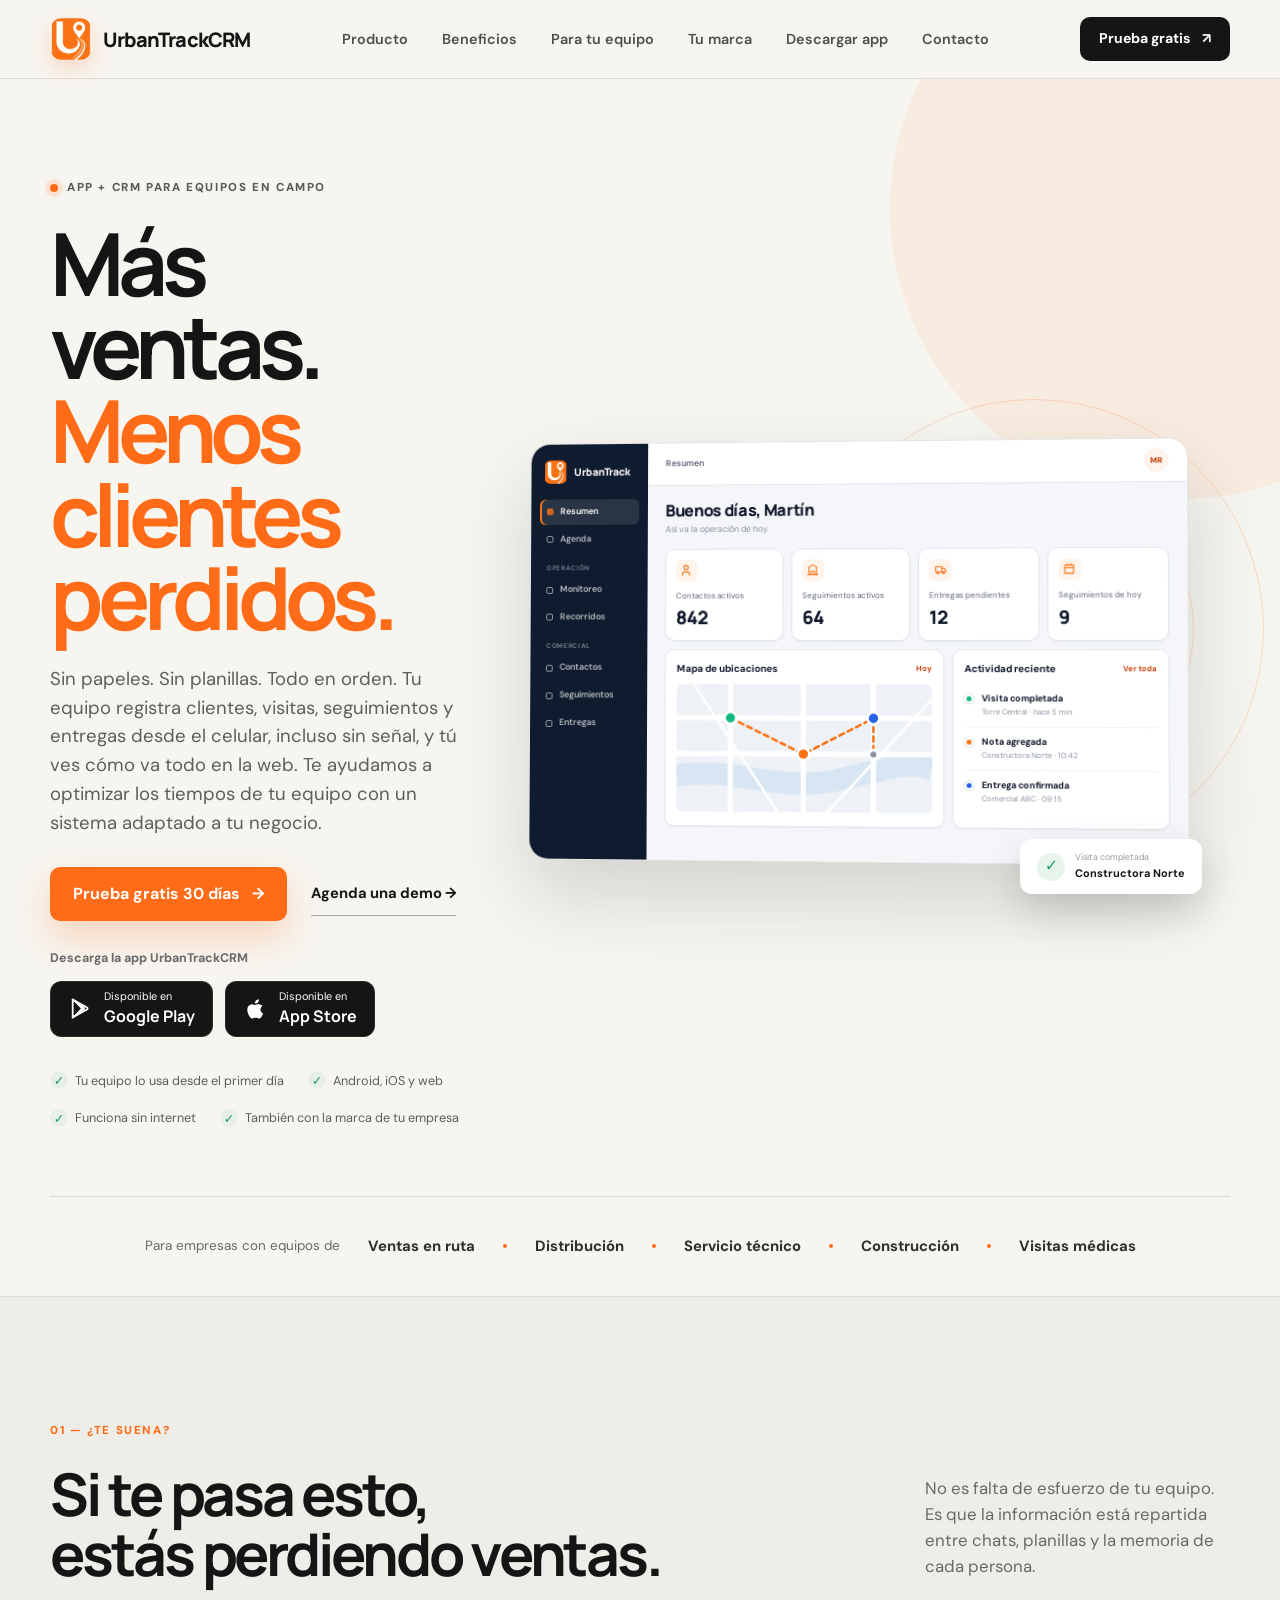
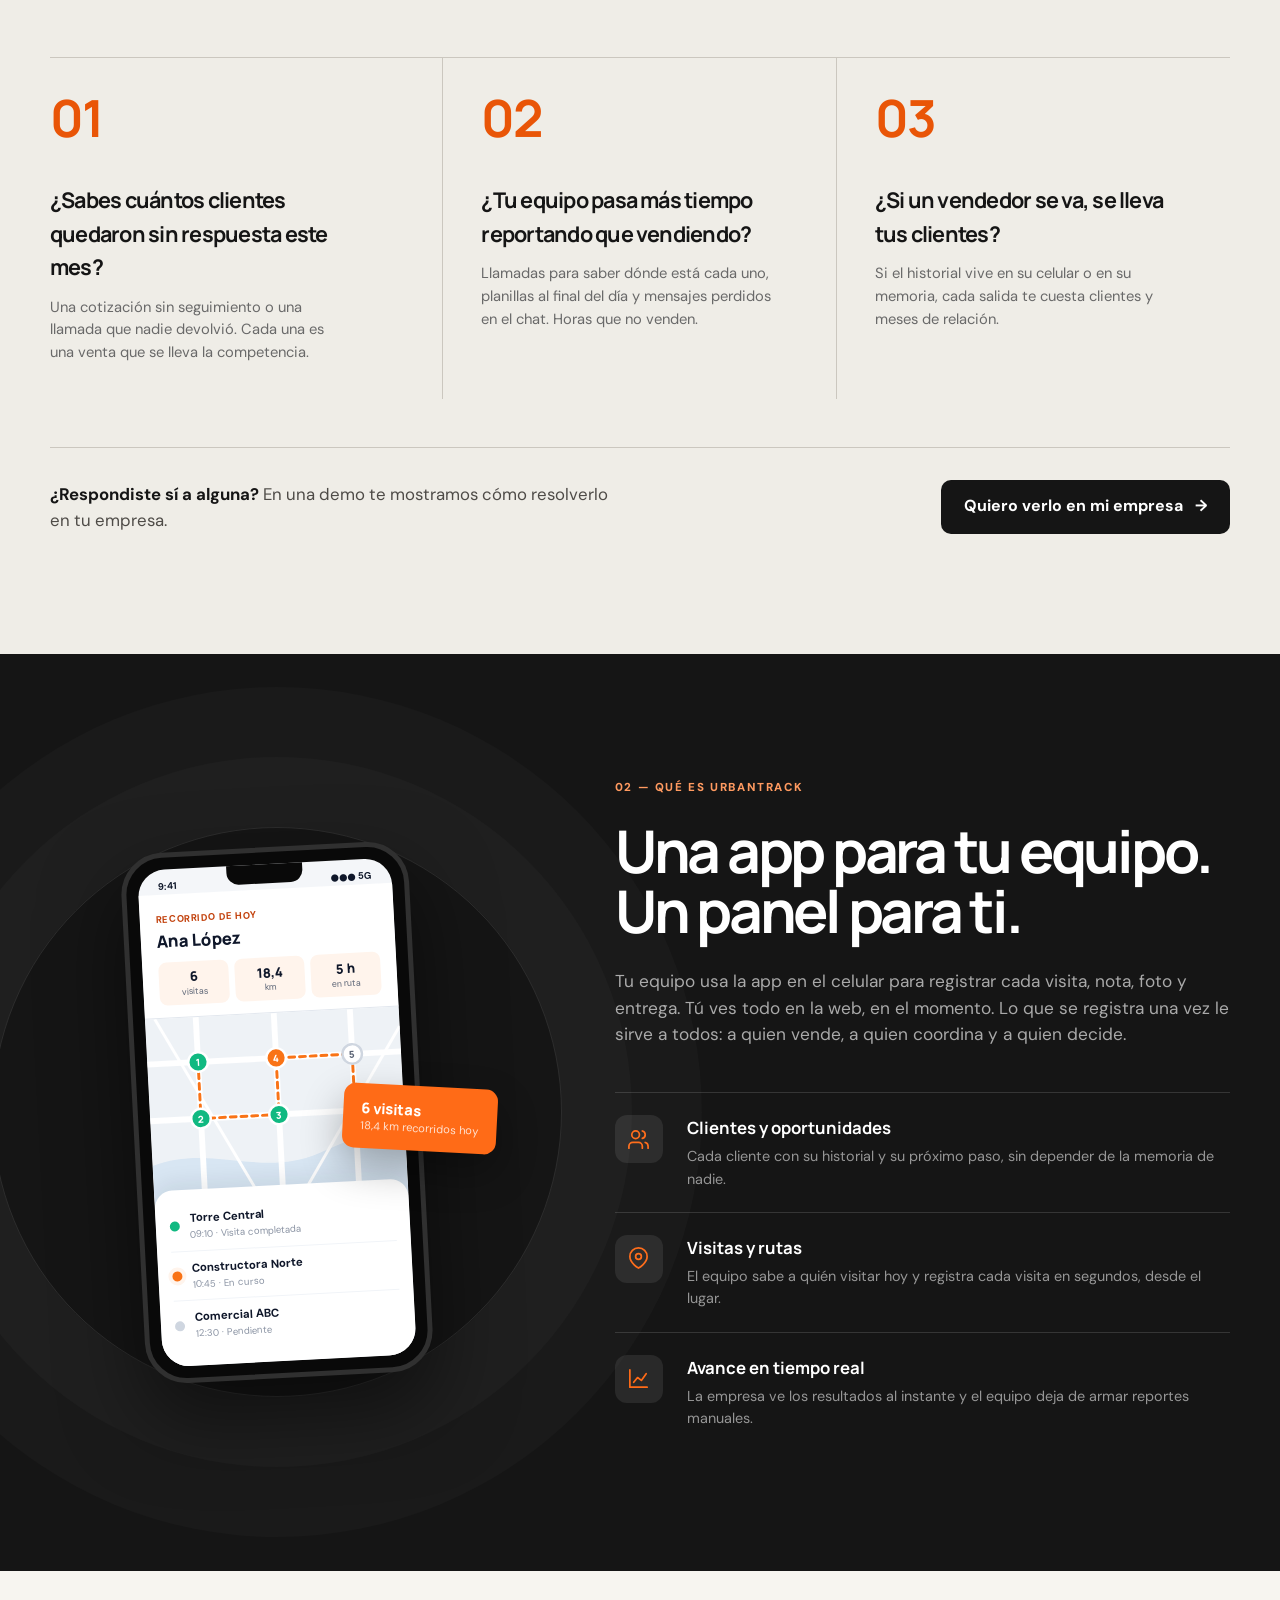
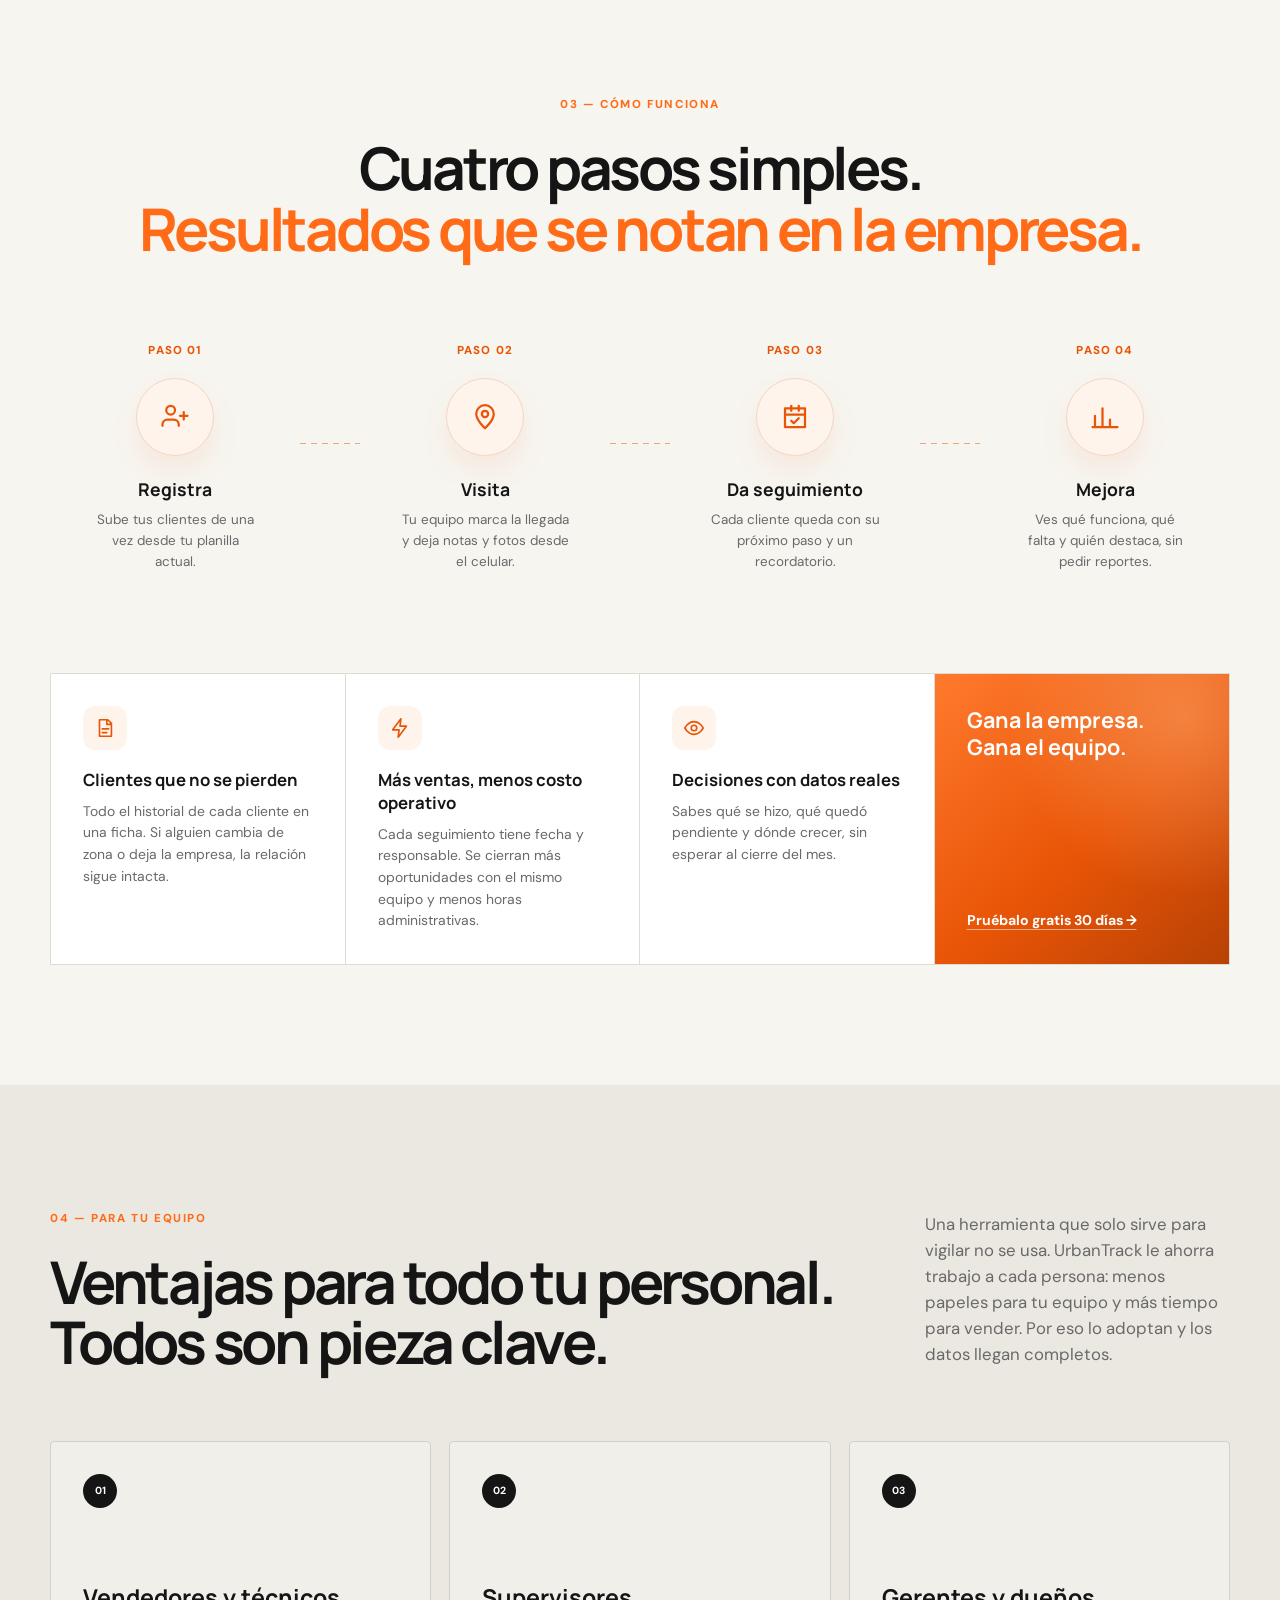
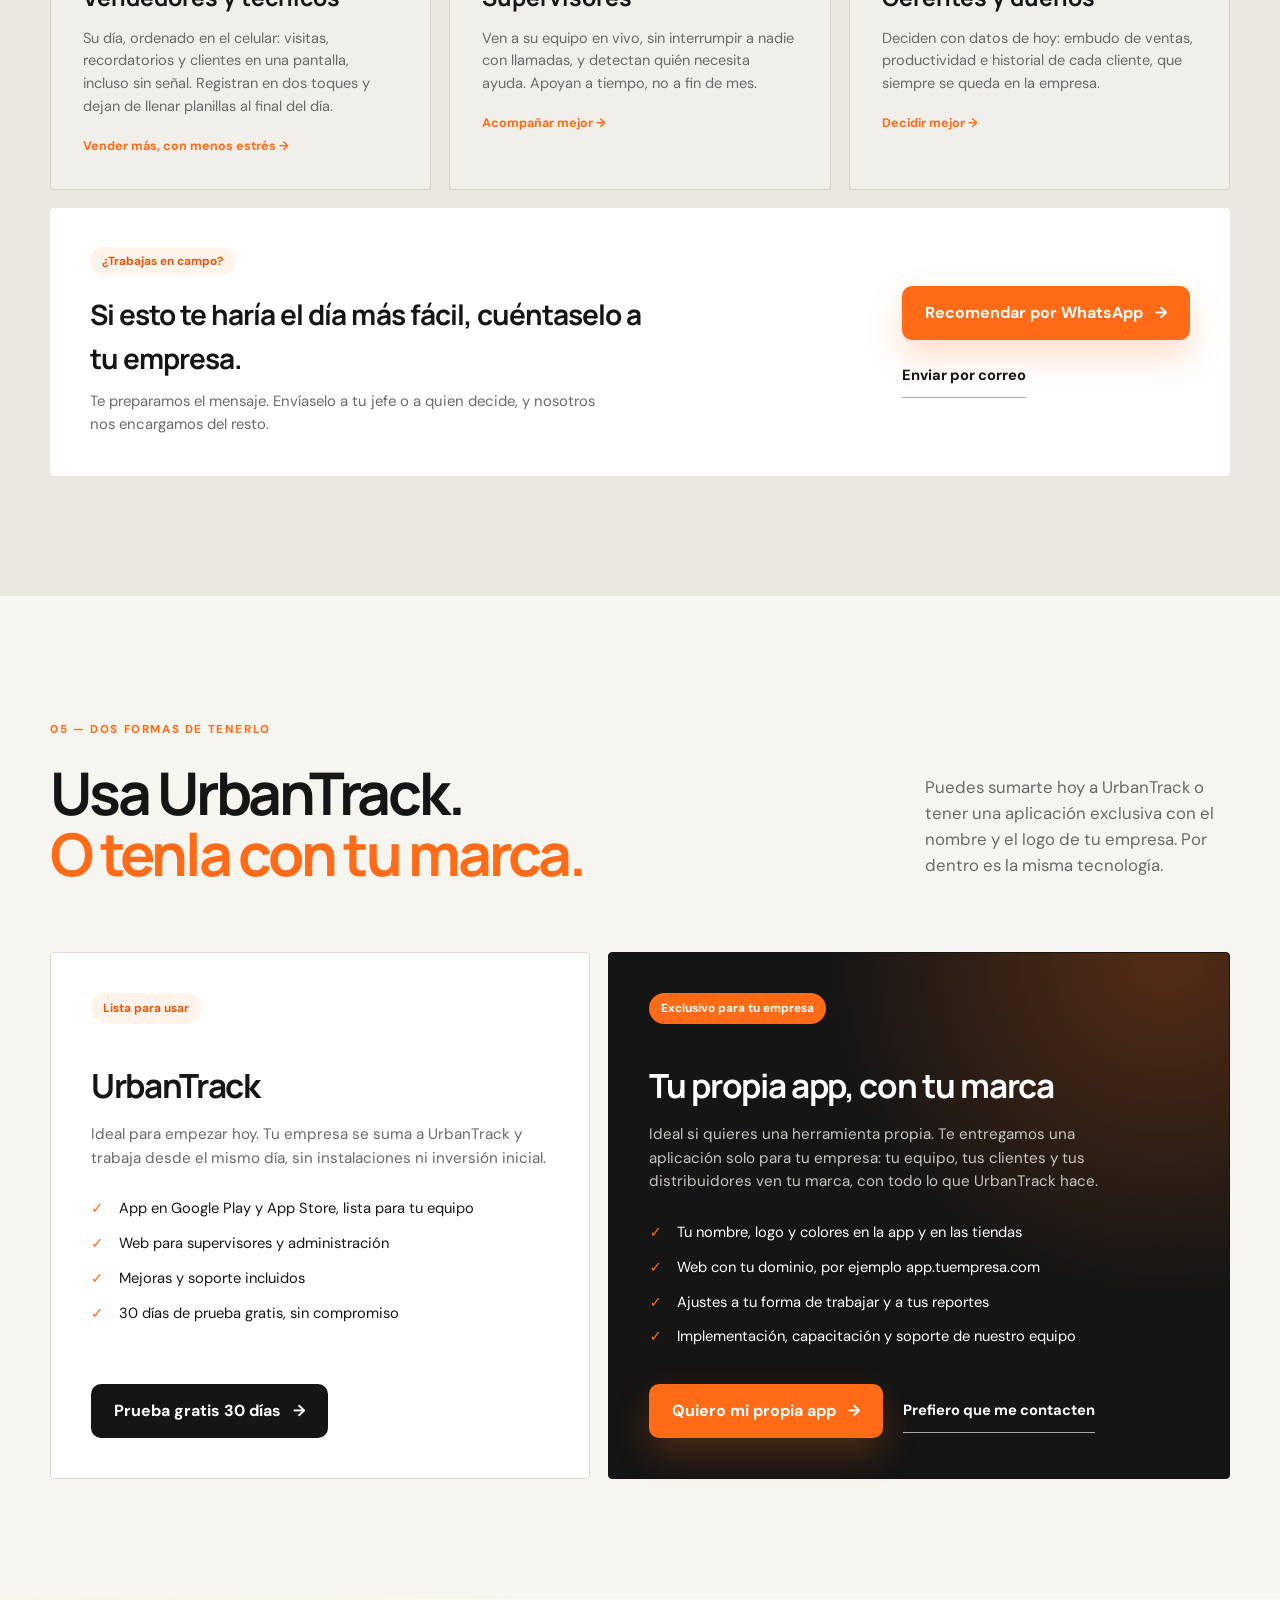
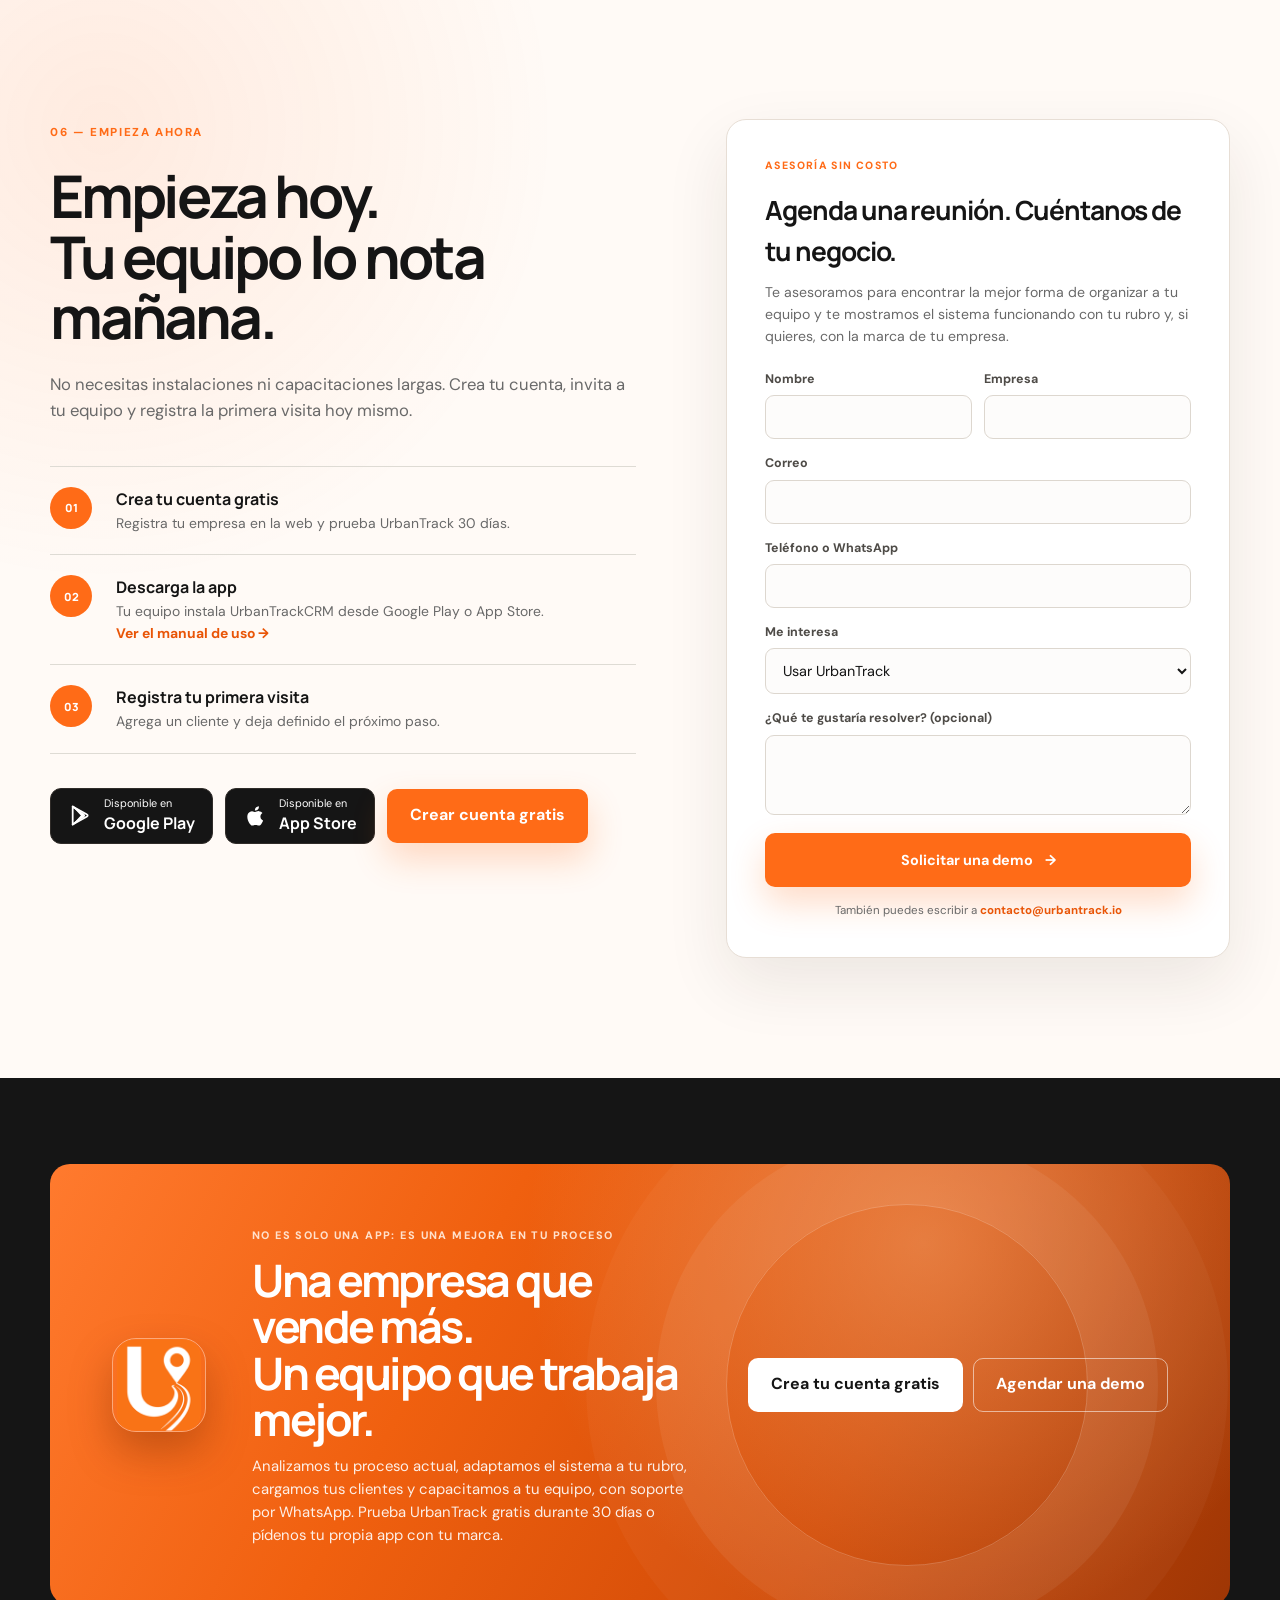
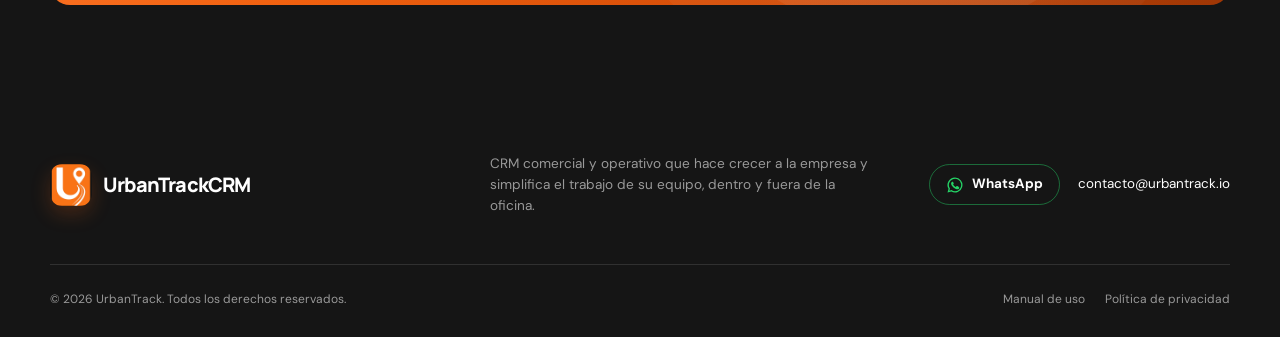
==== commit be62bf4d: "Sacar los manuales del sitio público Los manuales pasan a la aplicación (app.urbantrack.io/manual), " ====
--- a/index.html
+++ b/index.html
@@ -635,7 +635,7 @@
                 <span>02</span>
                 <div>
                   <strong>Descarga la app</strong>
-                  <p>Tu equipo instala UrbanTrackCRM desde Google Play o App Store. <a class="manual-link" href="manual/">Ver el manual de uso <span aria-hidden="true">→</span></a></p>
+                  <p>Tu equipo instala UrbanTrackCRM desde Google Play o App Store. <a class="manual-link" href="https://app.urbantrack.io/manual/mobile">Ver el manual de uso <span aria-hidden="true">→</span></a></p>
                 </div>
               </li>
               <li>
@@ -799,7 +799,7 @@
       </div>
       <div class="container footer-bottom">
         <span>© 2026 UrbanTrack. Todos los derechos reservados.</span
-        ><span class="footer-links"><a href="manual/">Manual app móvil</a><a href="manual/web/">Manual plataforma web</a><a href="privacy.html">Política de privacidad</a></span>
+        ><span class="footer-links"><a href="https://app.urbantrack.io/manual/web">Manual de uso</a><a href="privacy.html">Política de privacidad</a></span>
       </div>
     </footer>
     <script src="config.js"></script>
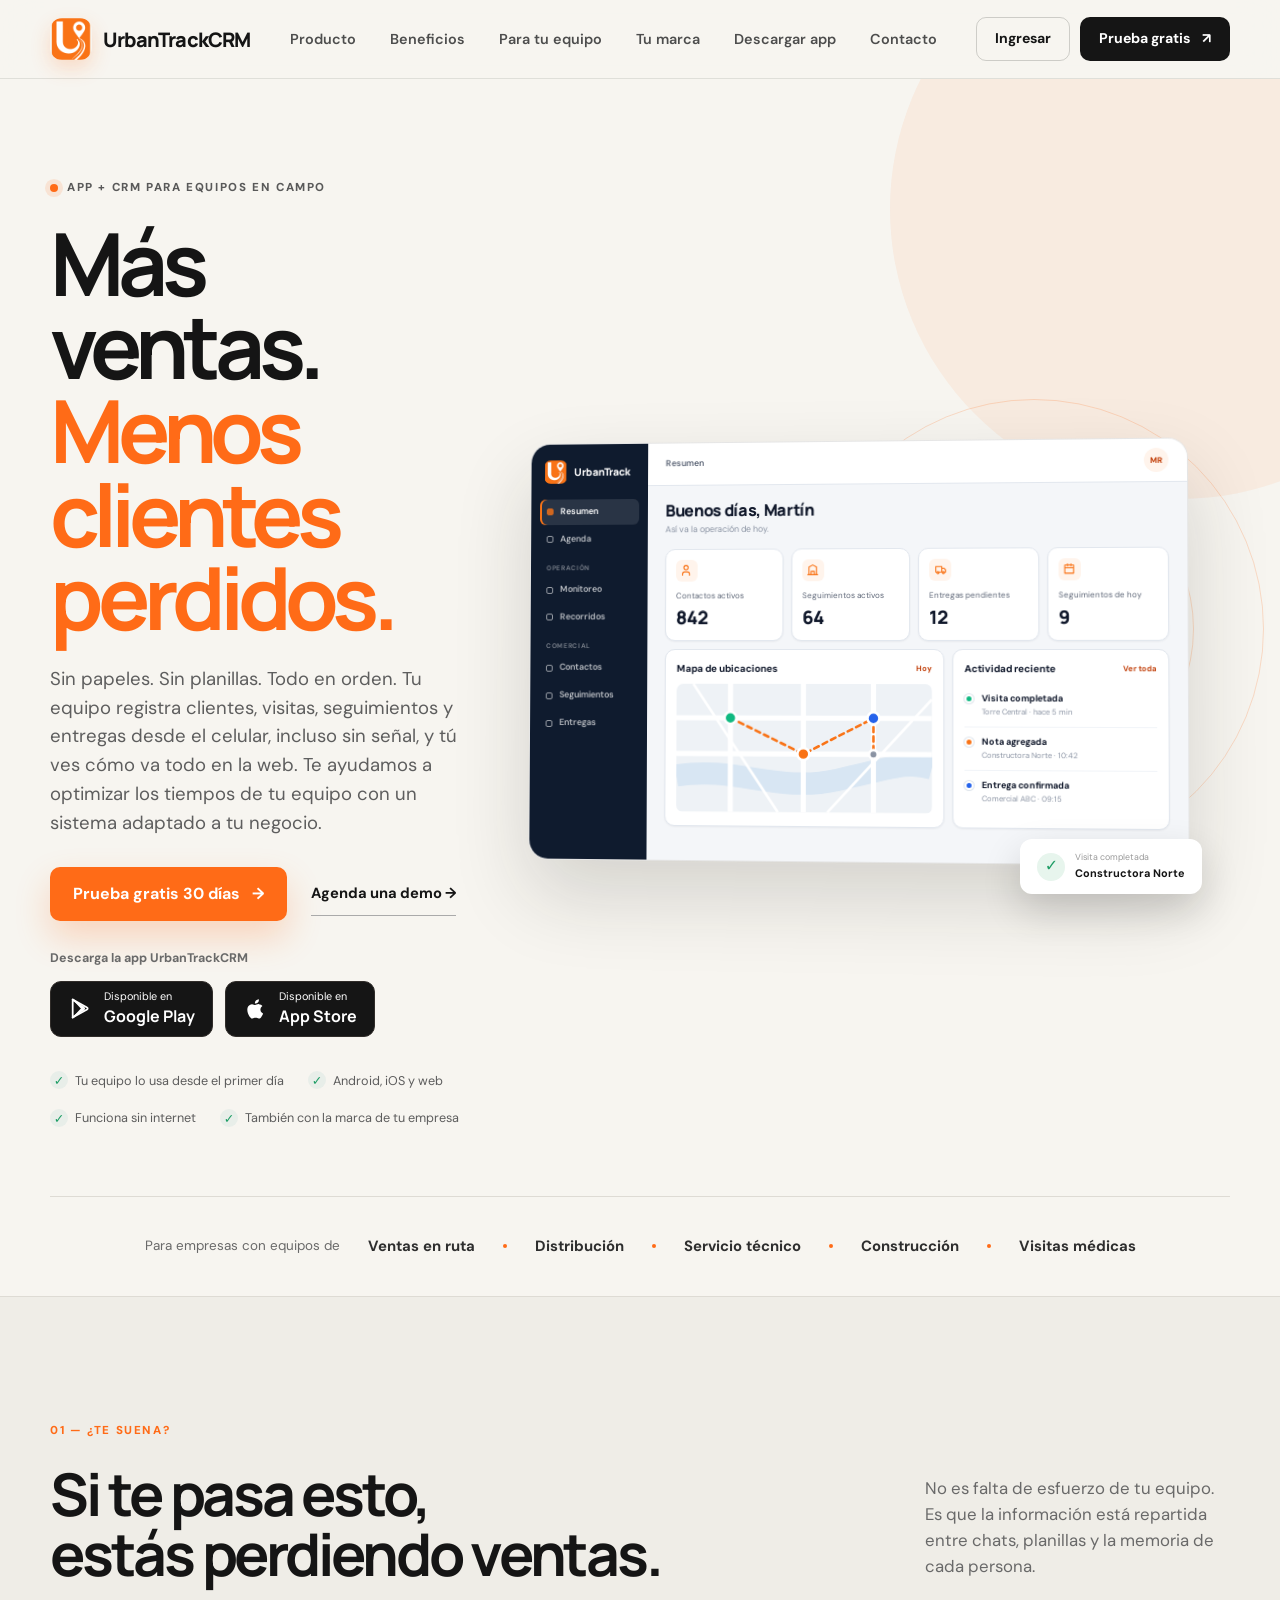
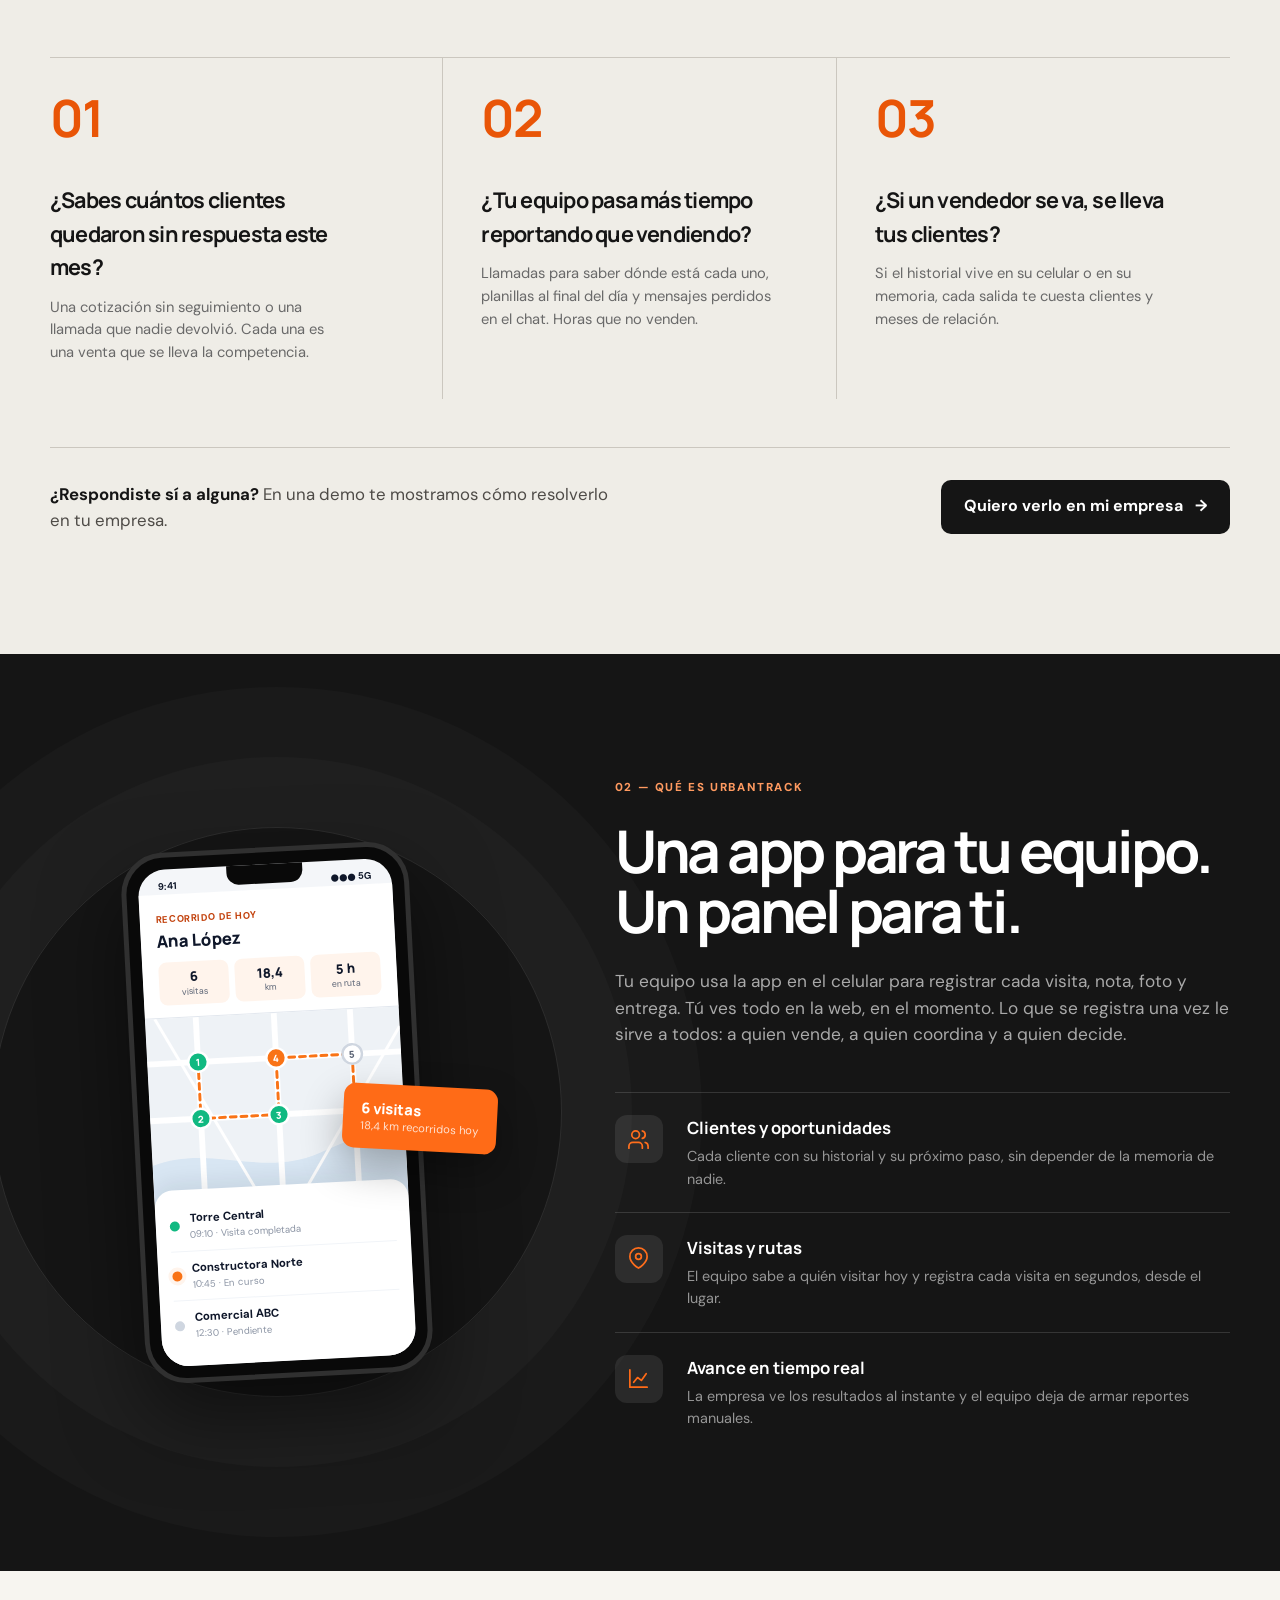
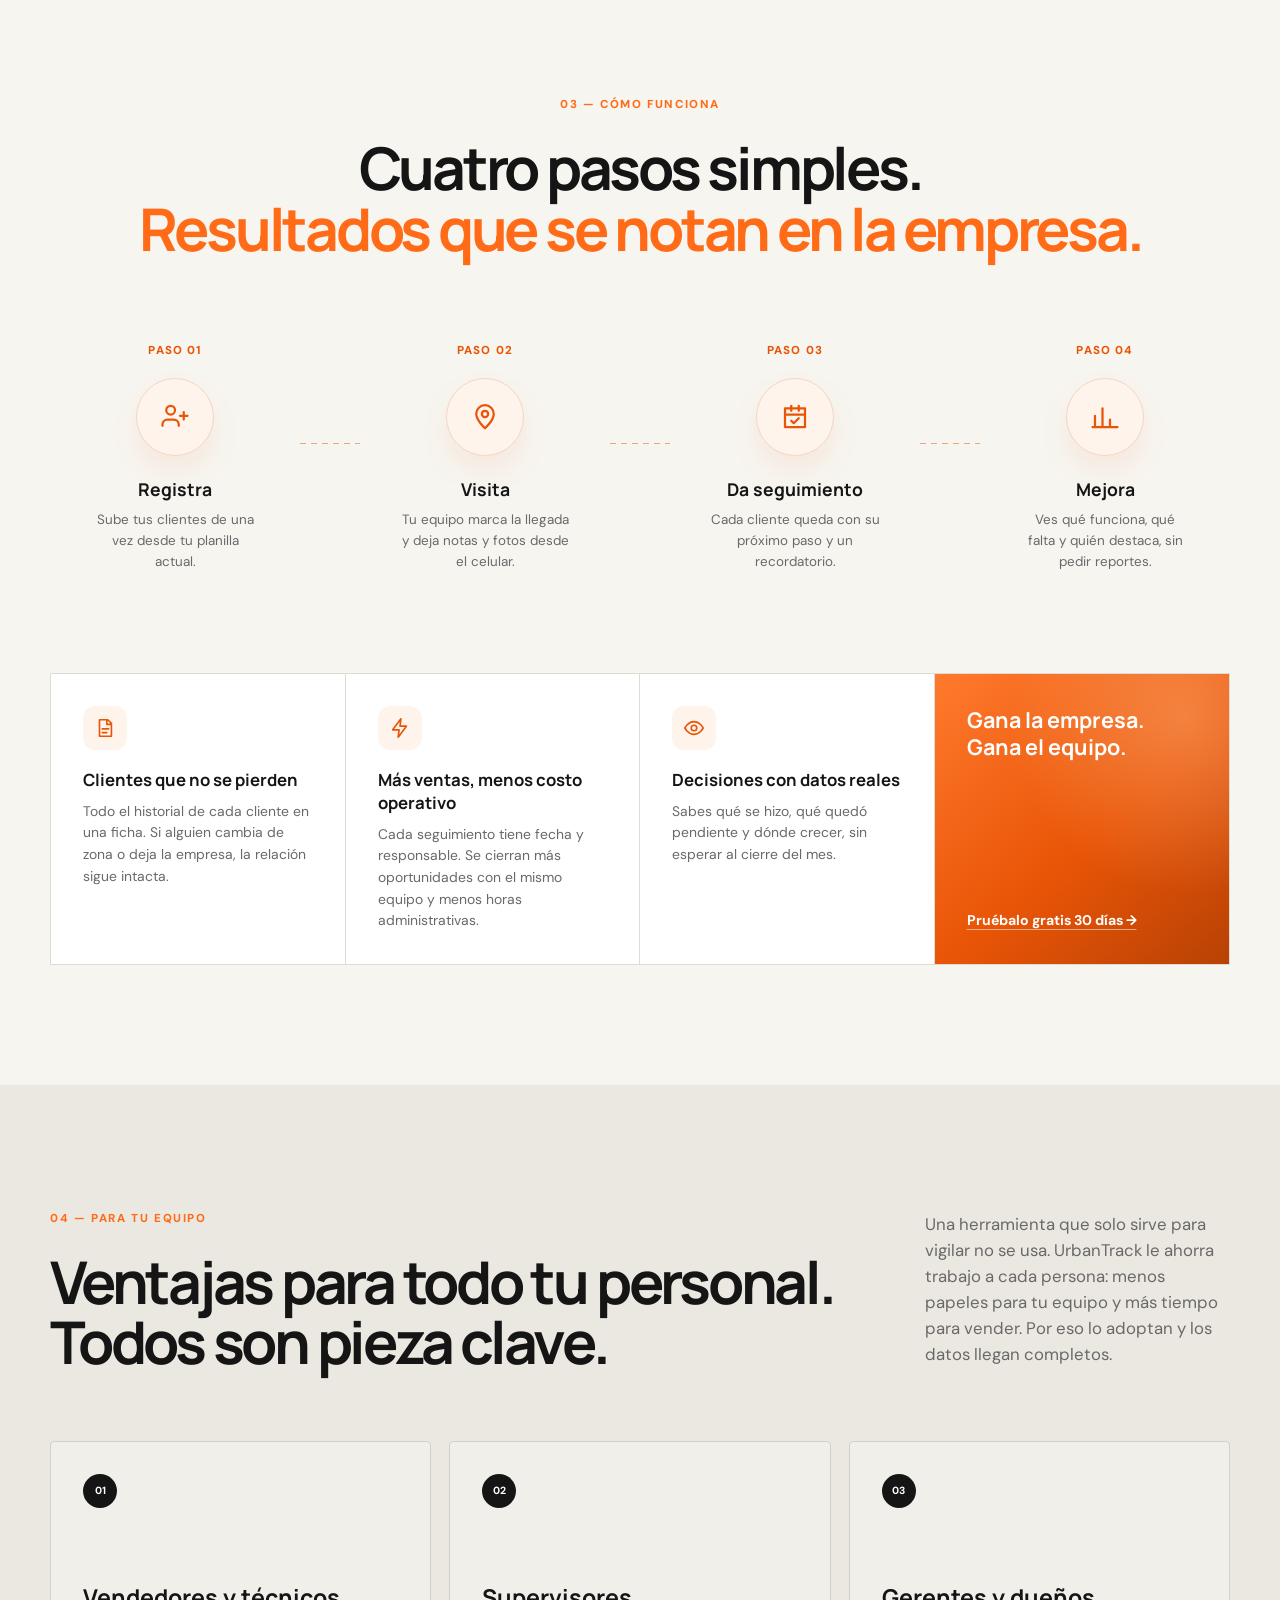
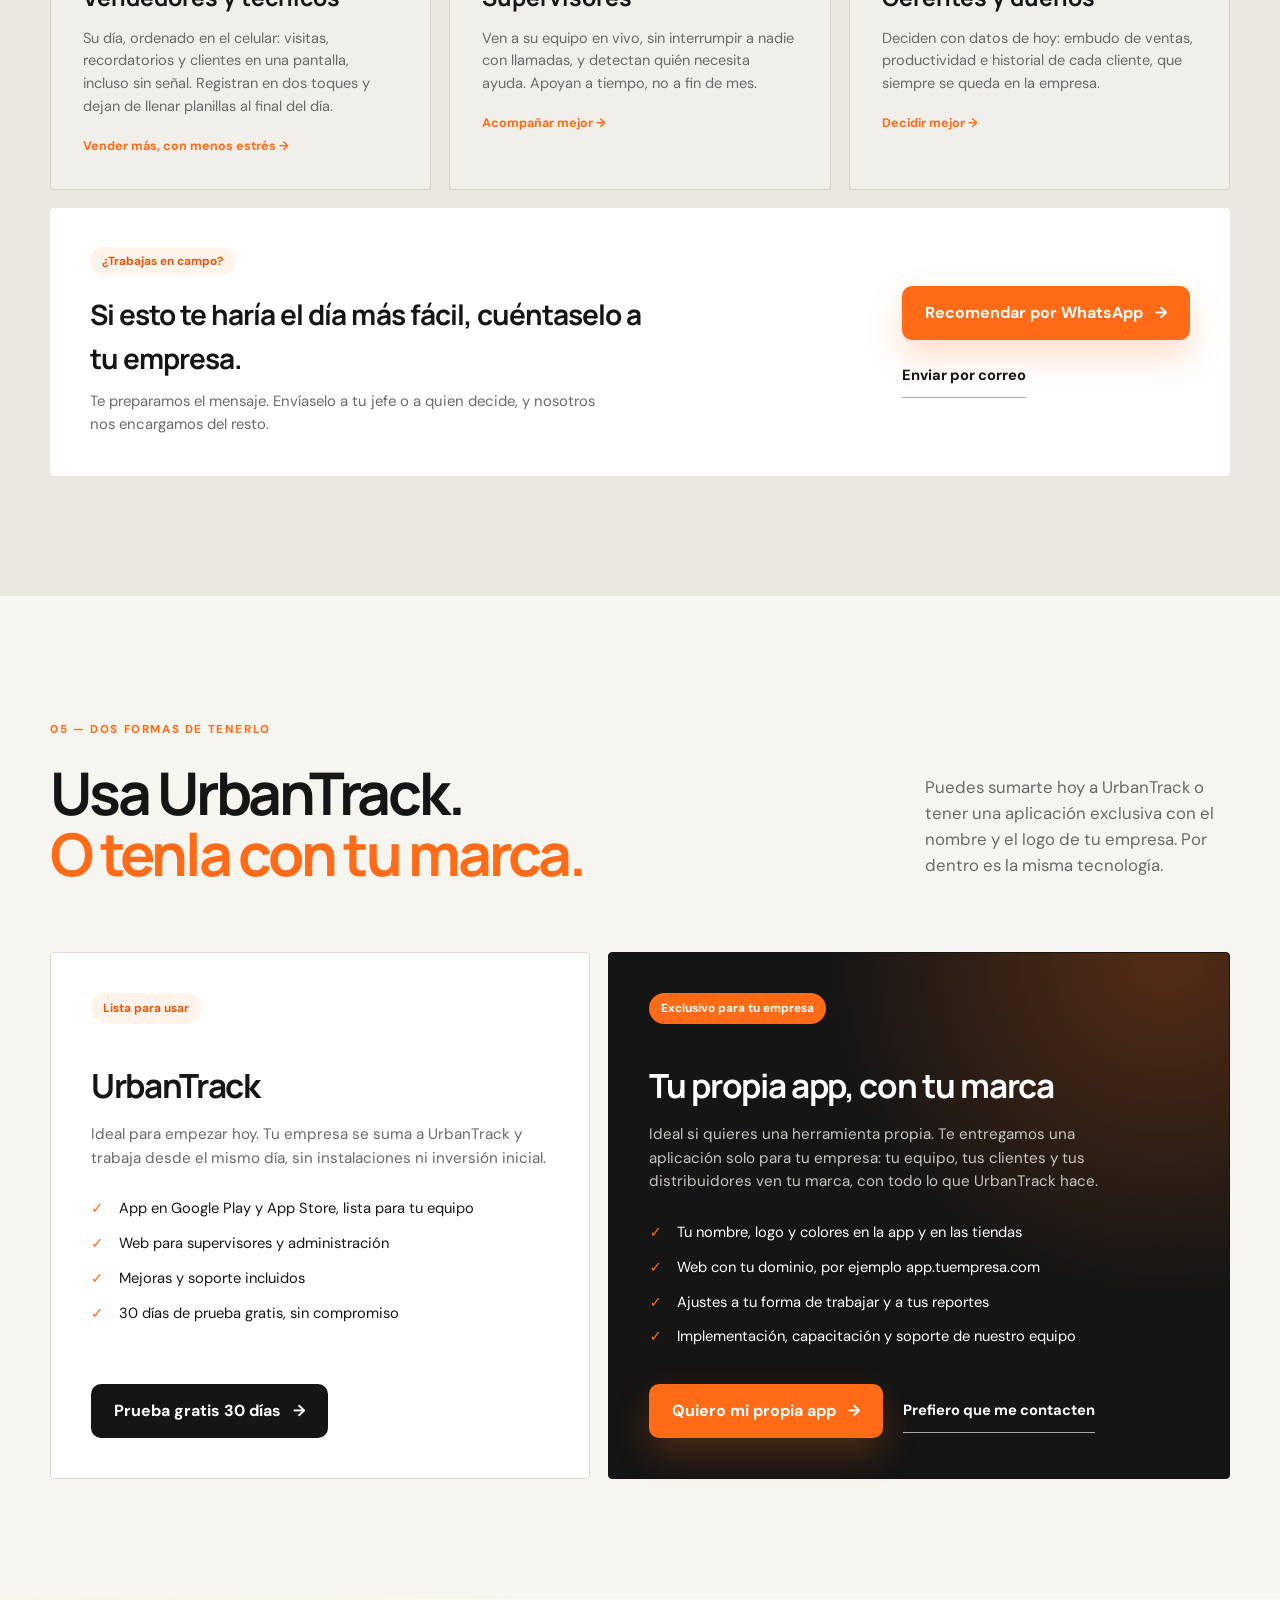
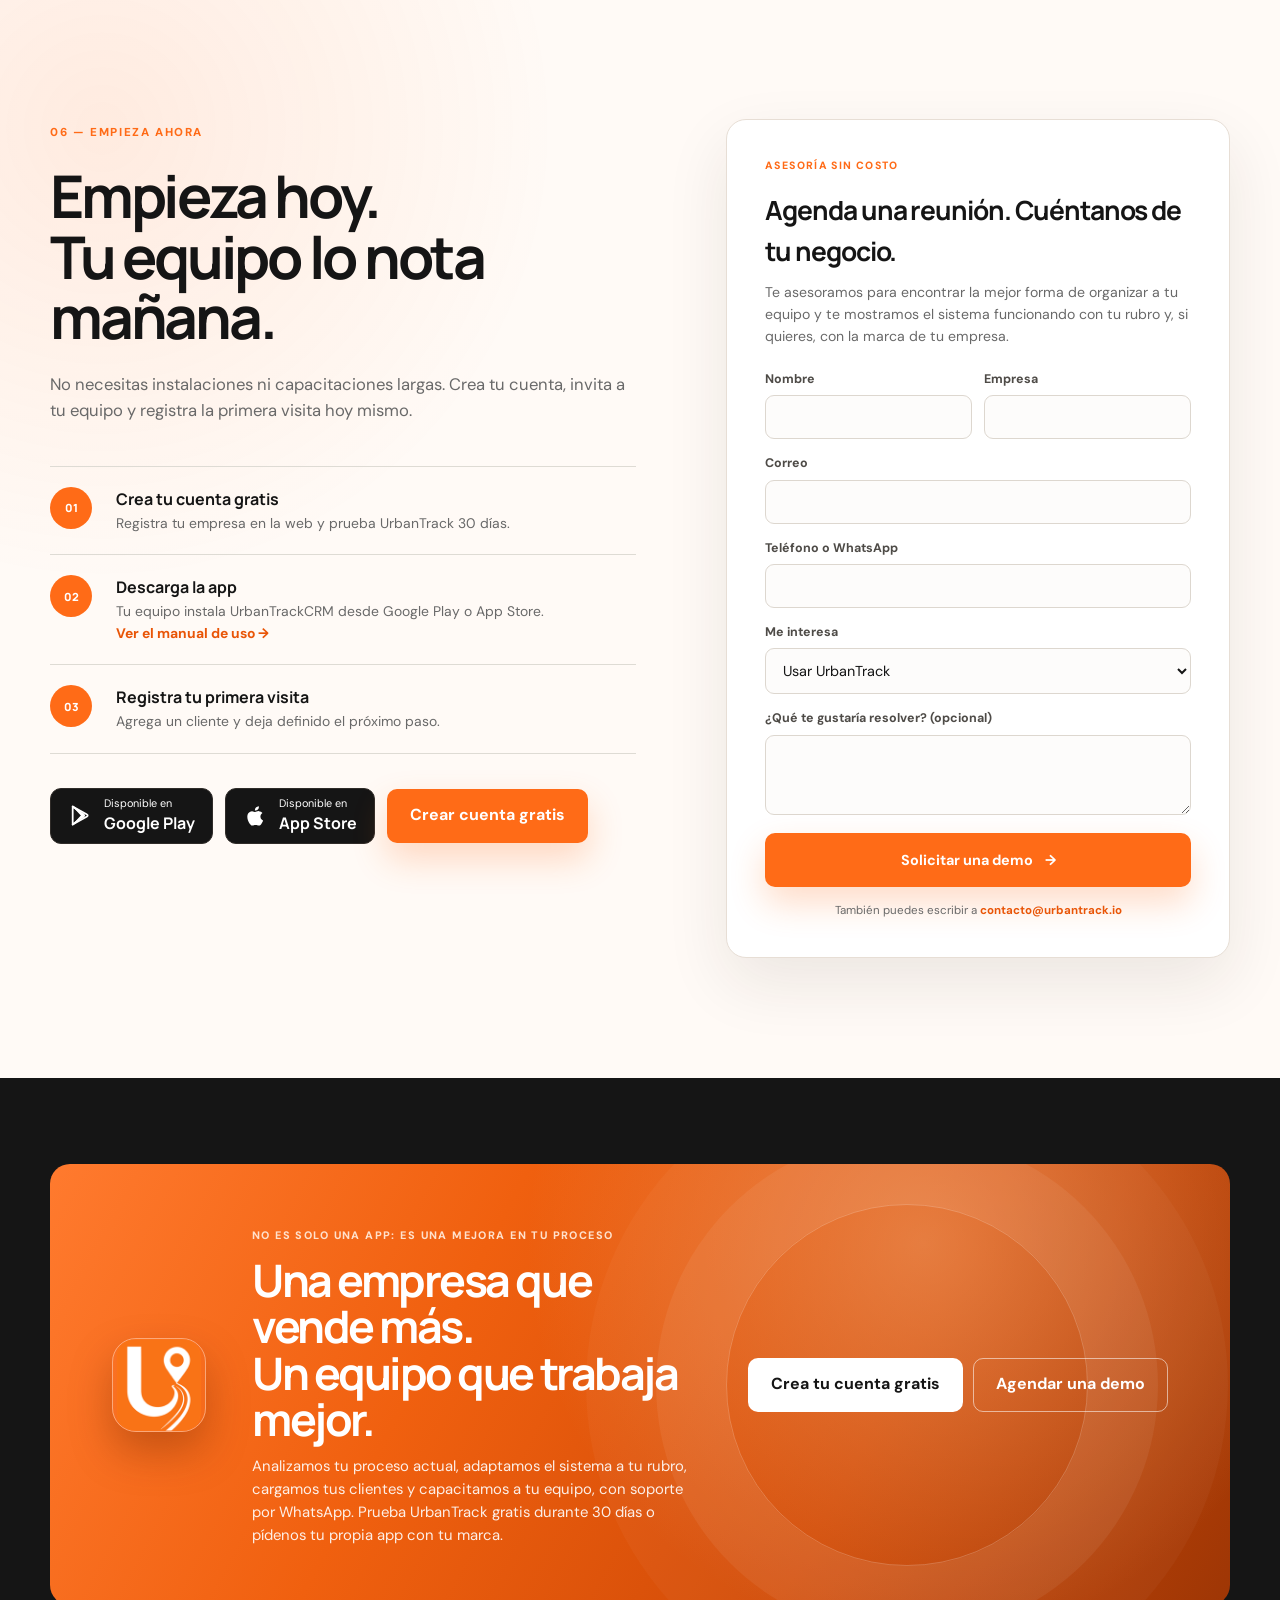
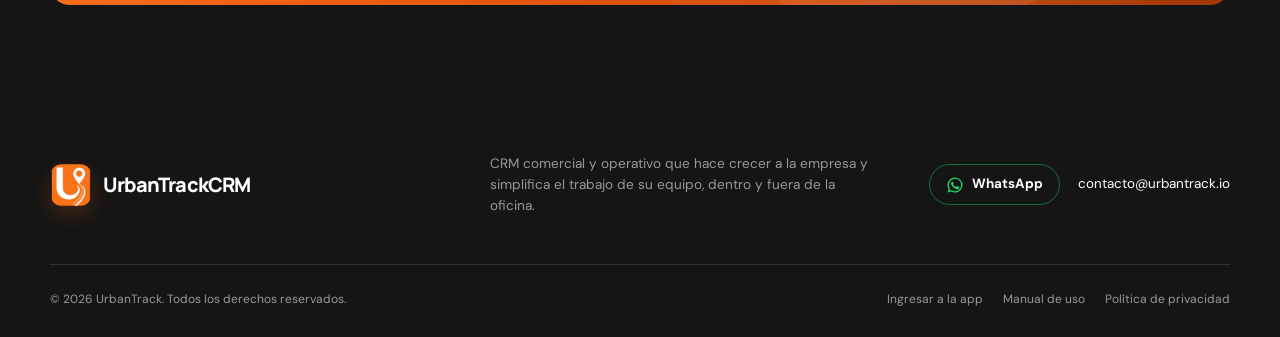
==== commit e012589a: "Agregar botón Ingresar que lleva a la app Los clientes entran a app.urbantrack.io/login desde la cab" ====
--- a/index.html
+++ b/index.html
@@ -53,6 +53,7 @@
           <a href="#contacto">Contacto</a>
         </nav>
         <div class="nav-actions">
+          <a class="button button-small button-ghost" href="https://app.urbantrack.io/login">Ingresar</a>
           <a class="button button-small button-dark" href="https://app.urbantrack.io/trial-signup"
             >Prueba gratis <span aria-hidden="true">↗</span></a
           >
@@ -799,7 +800,7 @@
       </div>
       <div class="container footer-bottom">
         <span>© 2026 UrbanTrack. Todos los derechos reservados.</span
-        ><span class="footer-links"><a href="https://app.urbantrack.io/manual/web">Manual de uso</a><a href="privacy.html">Política de privacidad</a></span>
+        ><span class="footer-links"><a href="https://app.urbantrack.io/login">Ingresar a la app</a><a href="https://app.urbantrack.io/manual/web">Manual de uso</a><a href="privacy.html">Política de privacidad</a></span>
       </div>
     </footer>
     <script src="config.js"></script>
--- a/styles.css
+++ b/styles.css
@@ -129,6 +129,9 @@
   align-items: center;
   gap: 10px;
 }
+.nav-actions .button {
+  white-space: nowrap;
+}
 .menu-toggle {
   display: none;
   width: 44px;
@@ -190,6 +193,15 @@
 .button-dark:hover {
   background: #000;
   box-shadow: 0 10px 24px rgba(0, 0, 0, 0.16);
+}
+.button-ghost {
+  border-color: rgba(21, 21, 21, 0.18);
+  background: transparent;
+  color: var(--ink);
+}
+.button-ghost:hover {
+  border-color: var(--ink);
+  background: #fff;
 }
 .button-primary {
   background: var(--orange);
@@ -1803,6 +1815,12 @@
   .button-small {
     padding-inline: 14px;
   }
+  .nav-actions {
+    gap: 8px;
+  }
+  .nav-actions .button-small {
+    padding-inline: 12px;
+  }
   .hero-actions {
     align-items: stretch;
     flex-direction: column;
@@ -1952,6 +1970,19 @@
     gap: 10px;
   }
 }
+@media (max-width: 380px) {
+  .nav-actions {
+    gap: 6px;
+  }
+  .nav-actions .button-small {
+    gap: 6px;
+    padding-inline: 10px;
+    font-size: 0.82rem;
+  }
+  .nav-actions .button-small span {
+    display: none;
+  }
+}
 @media (prefers-reduced-motion: reduce) {
   html {
     scroll-behavior: auto;
